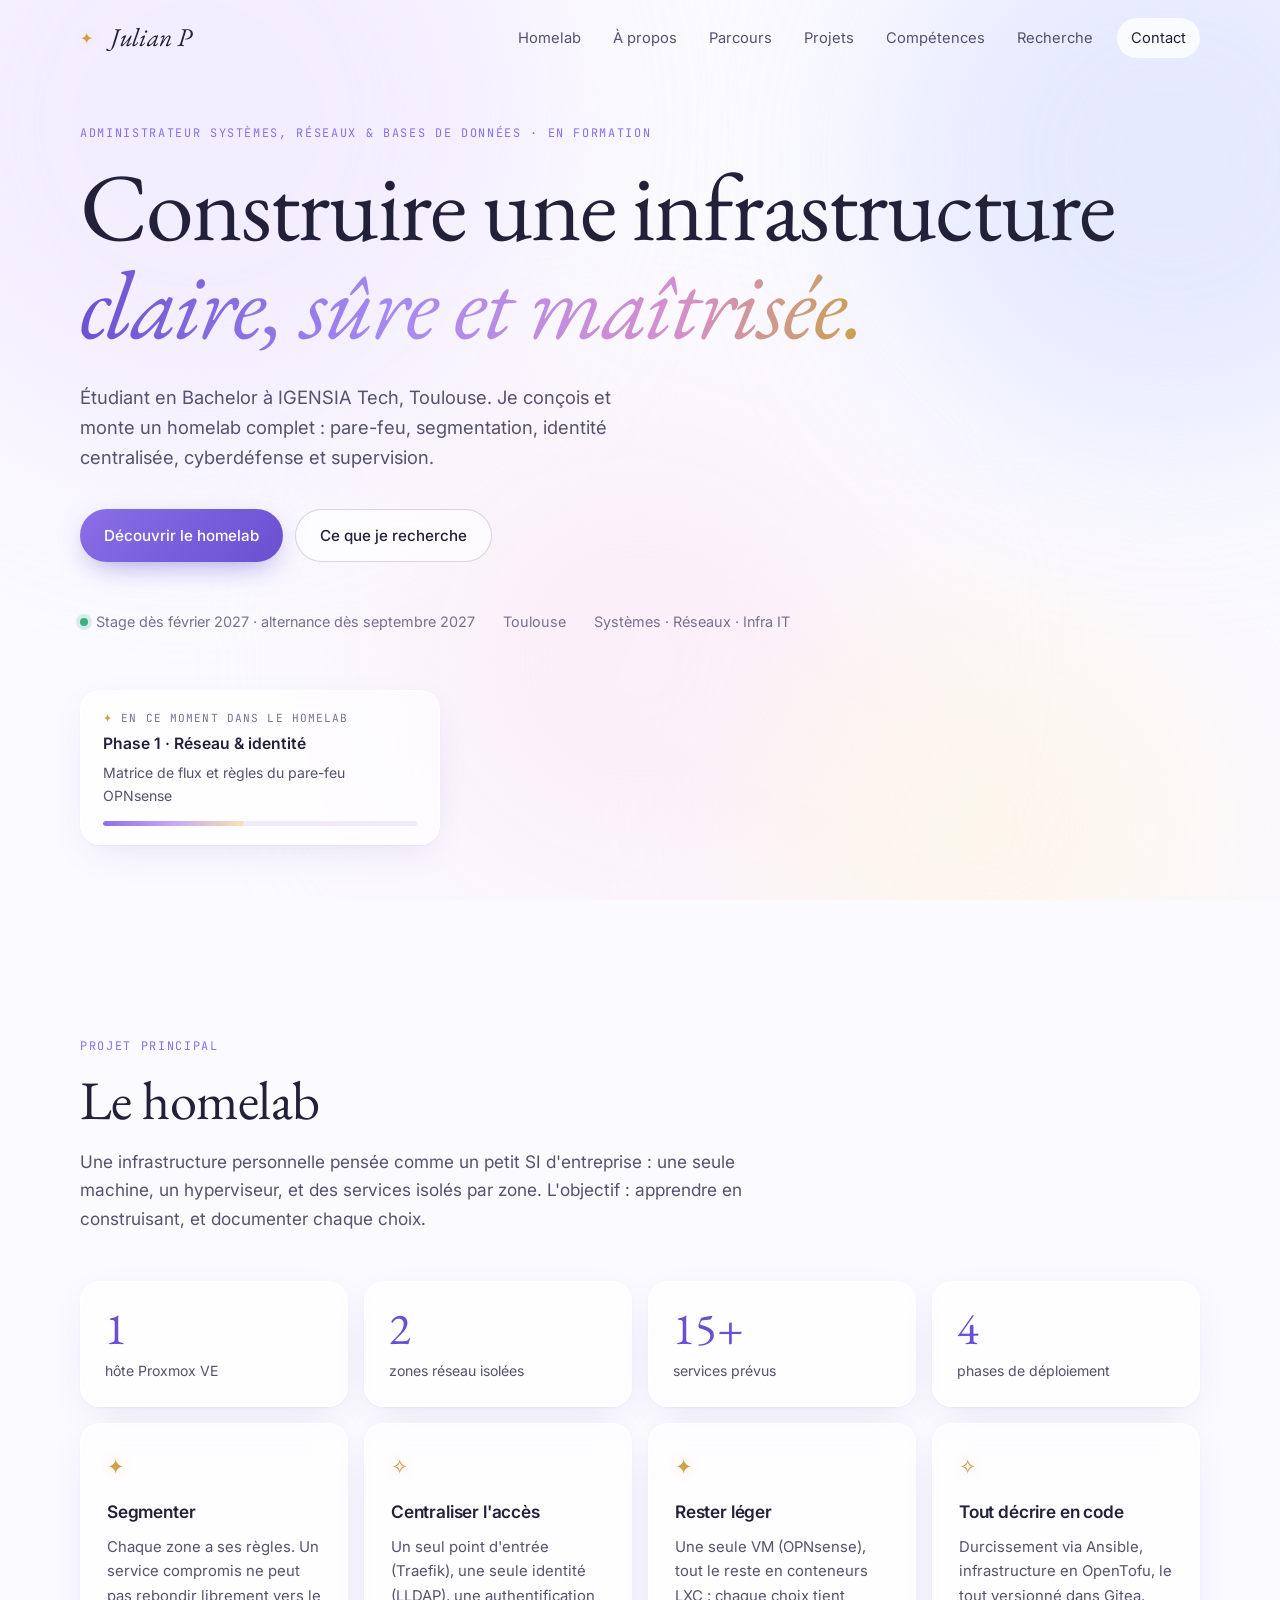
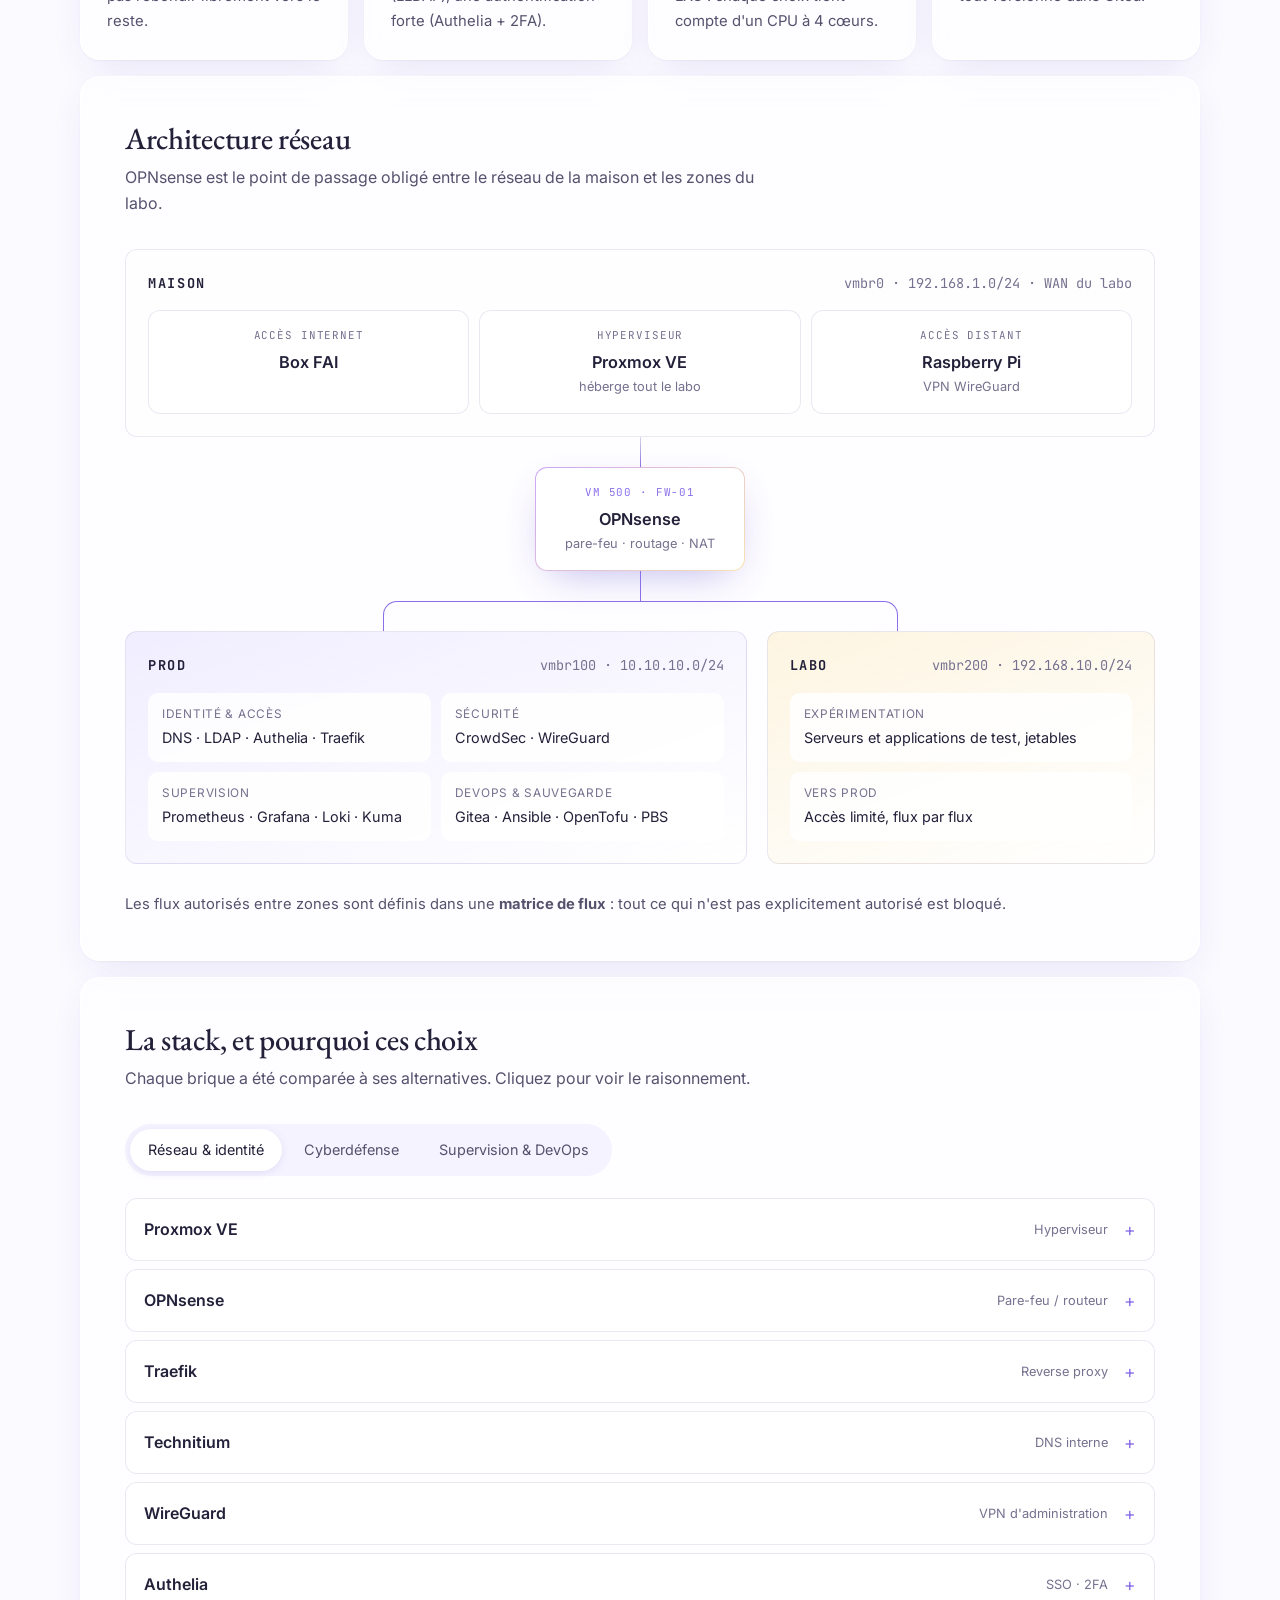
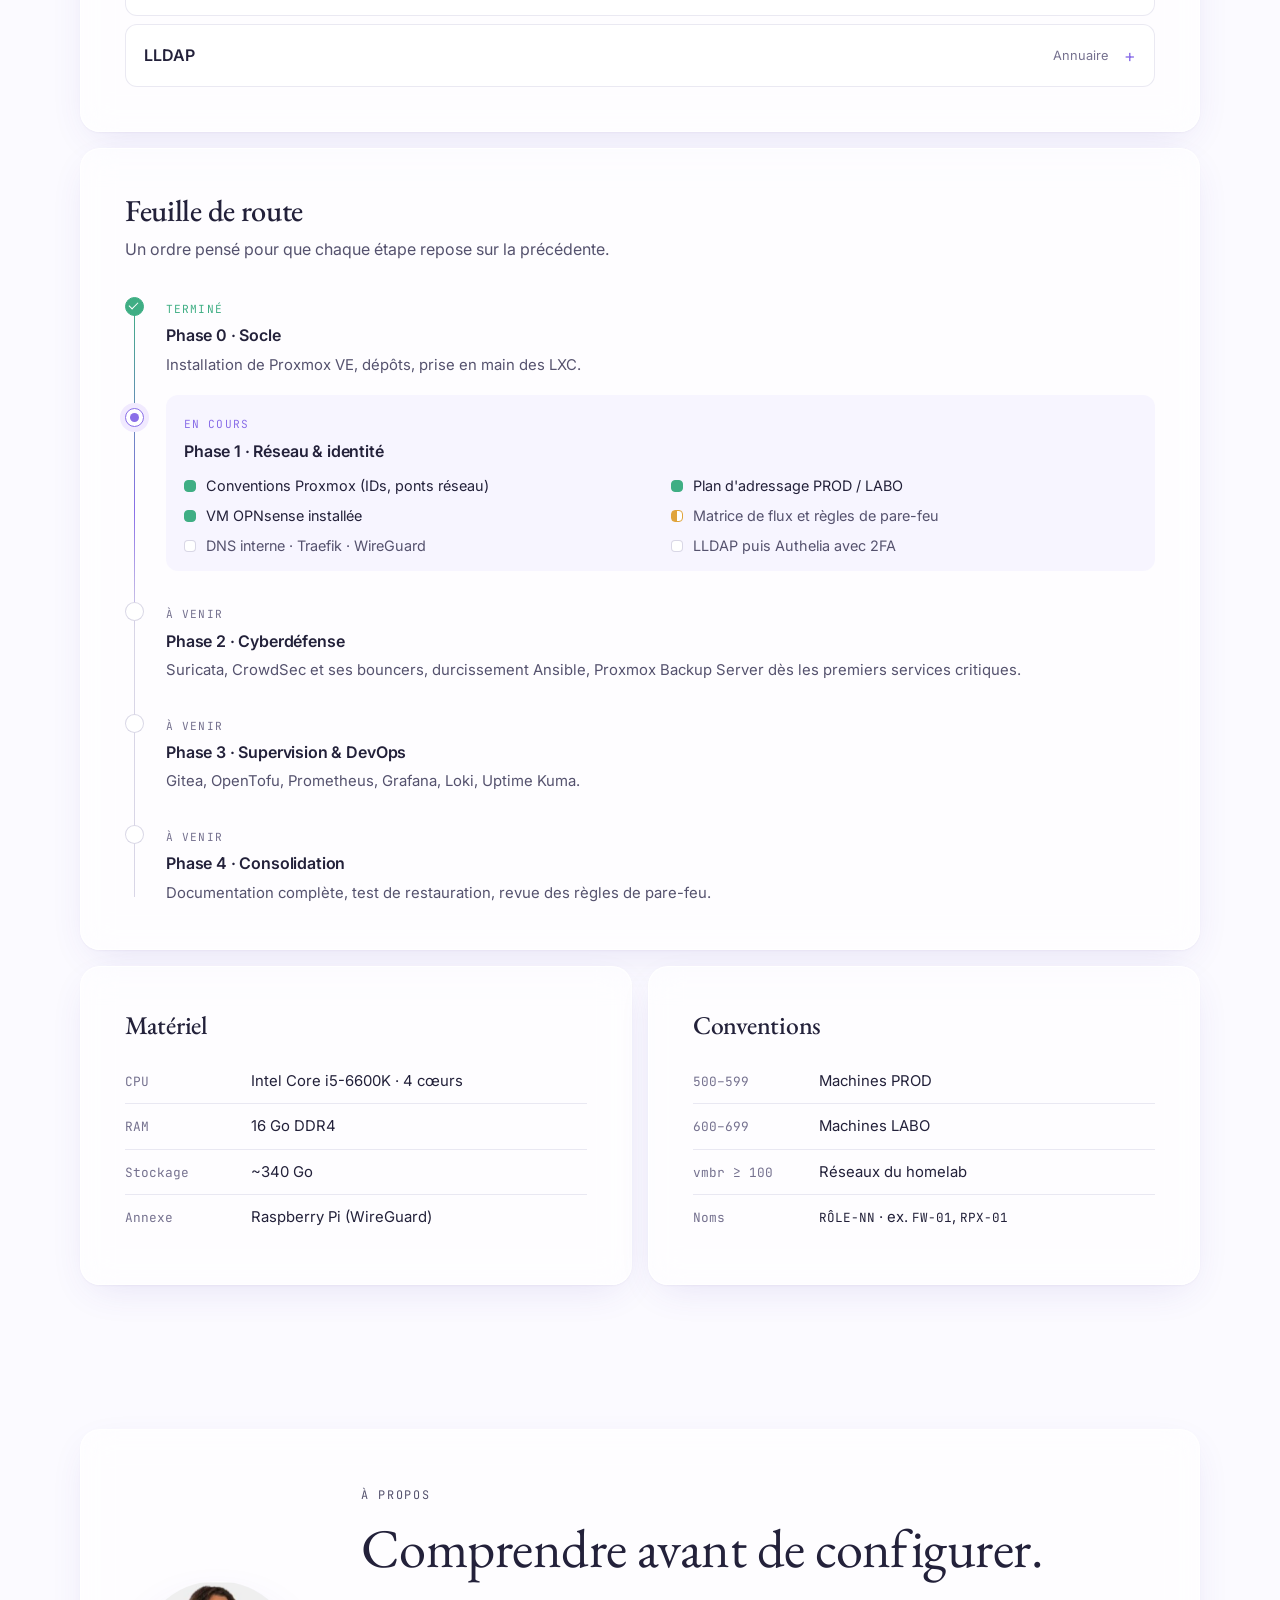
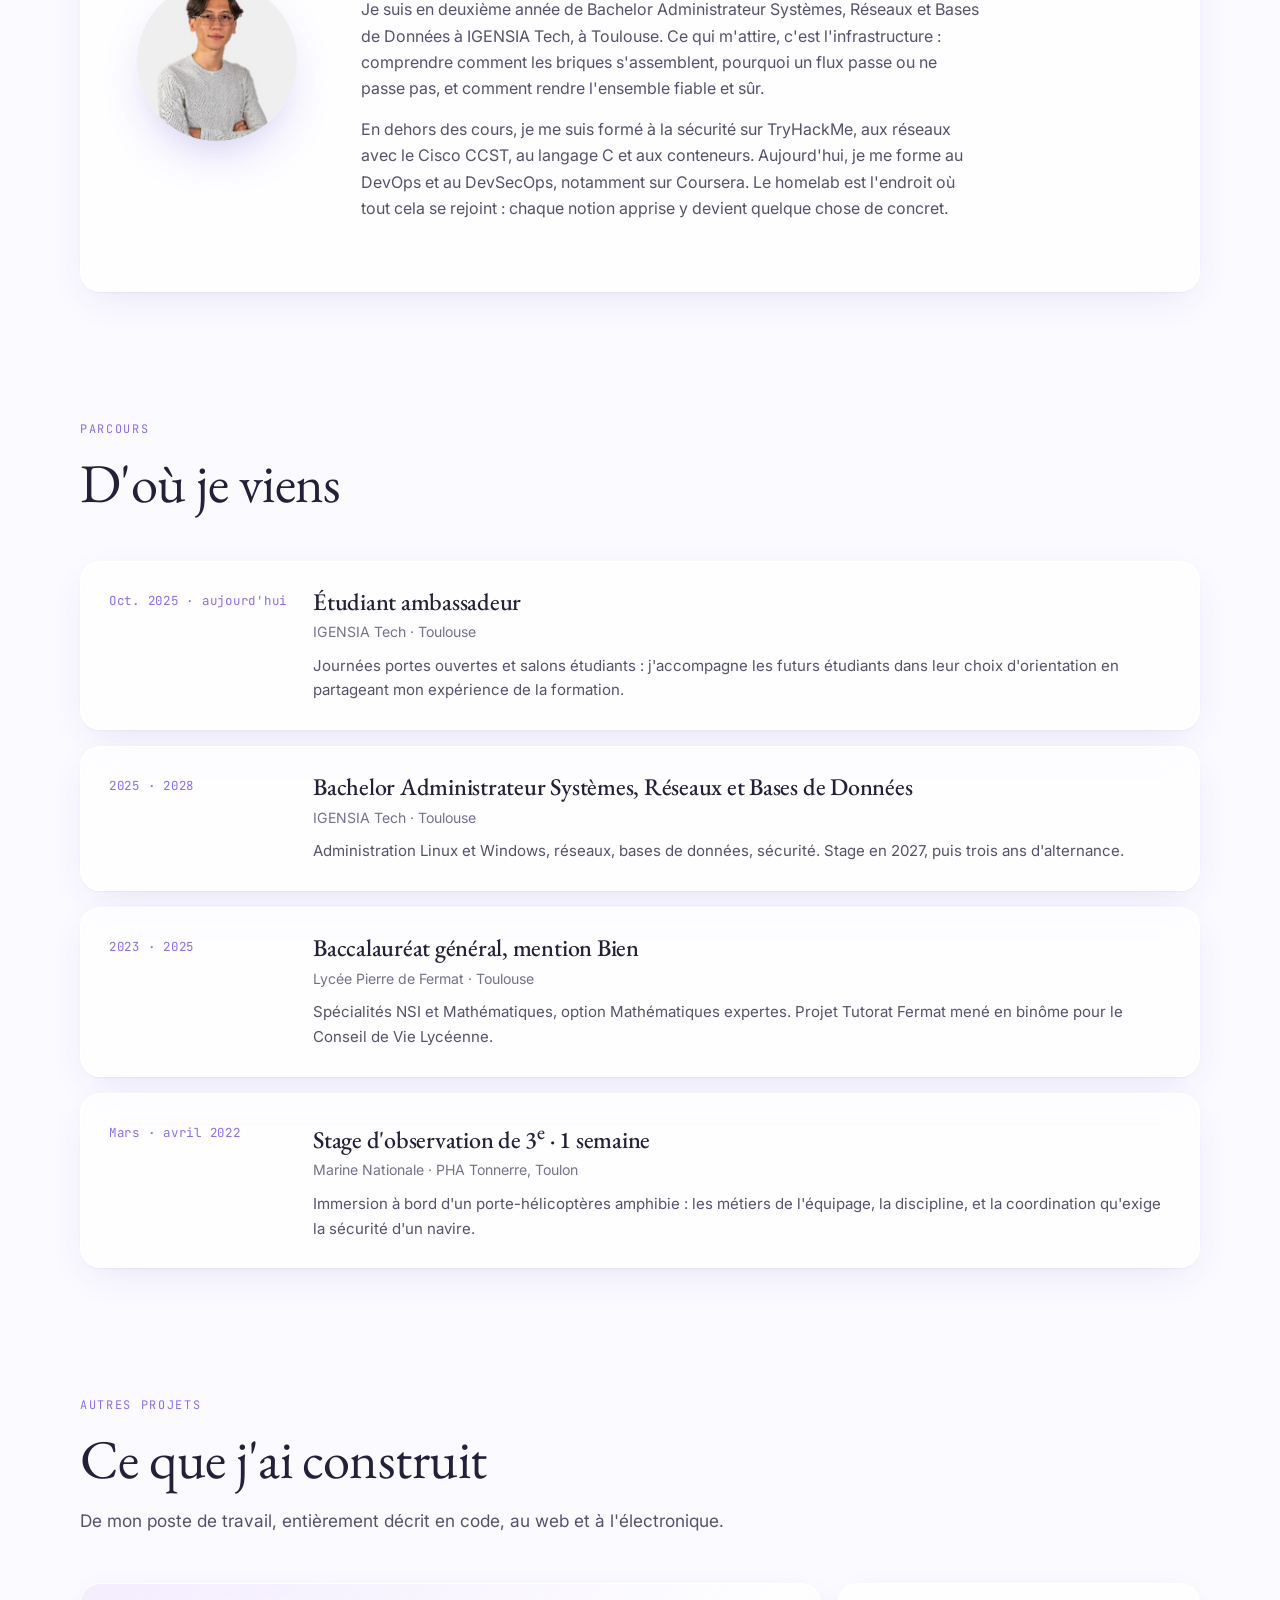
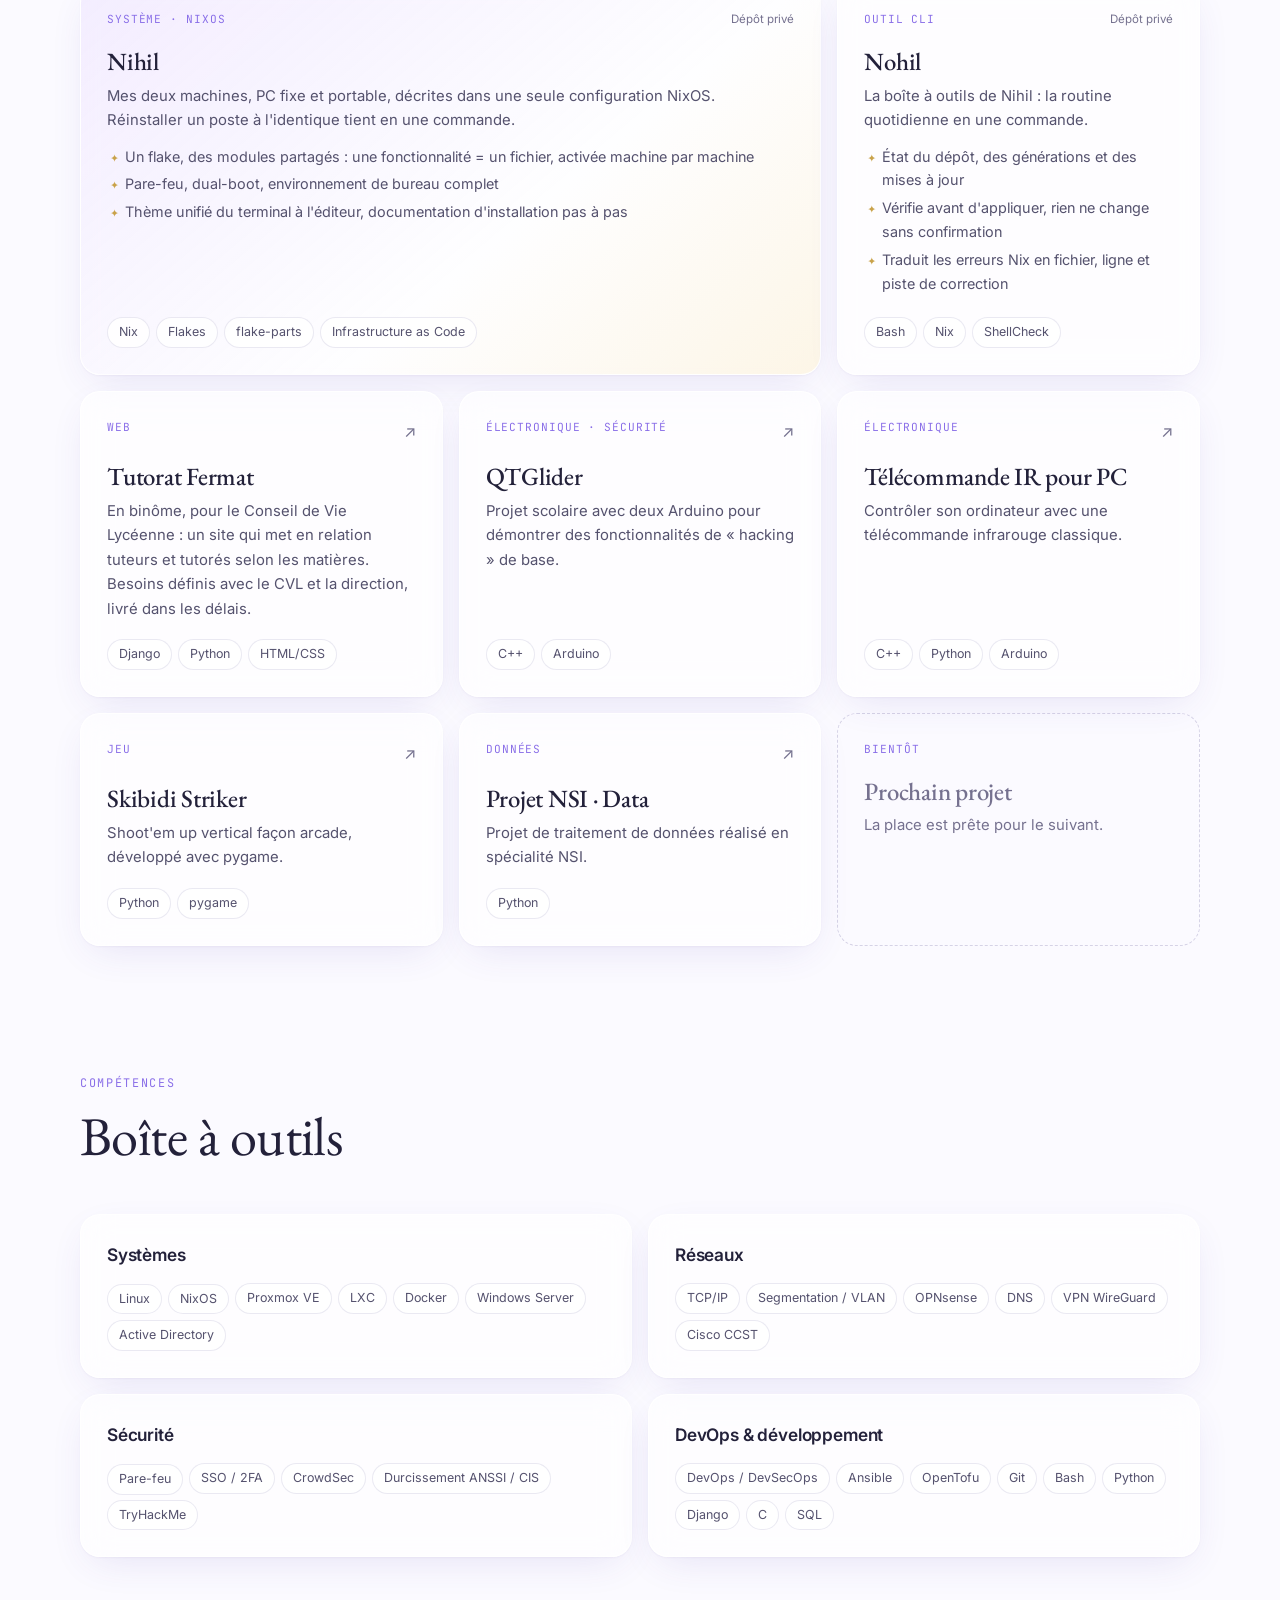
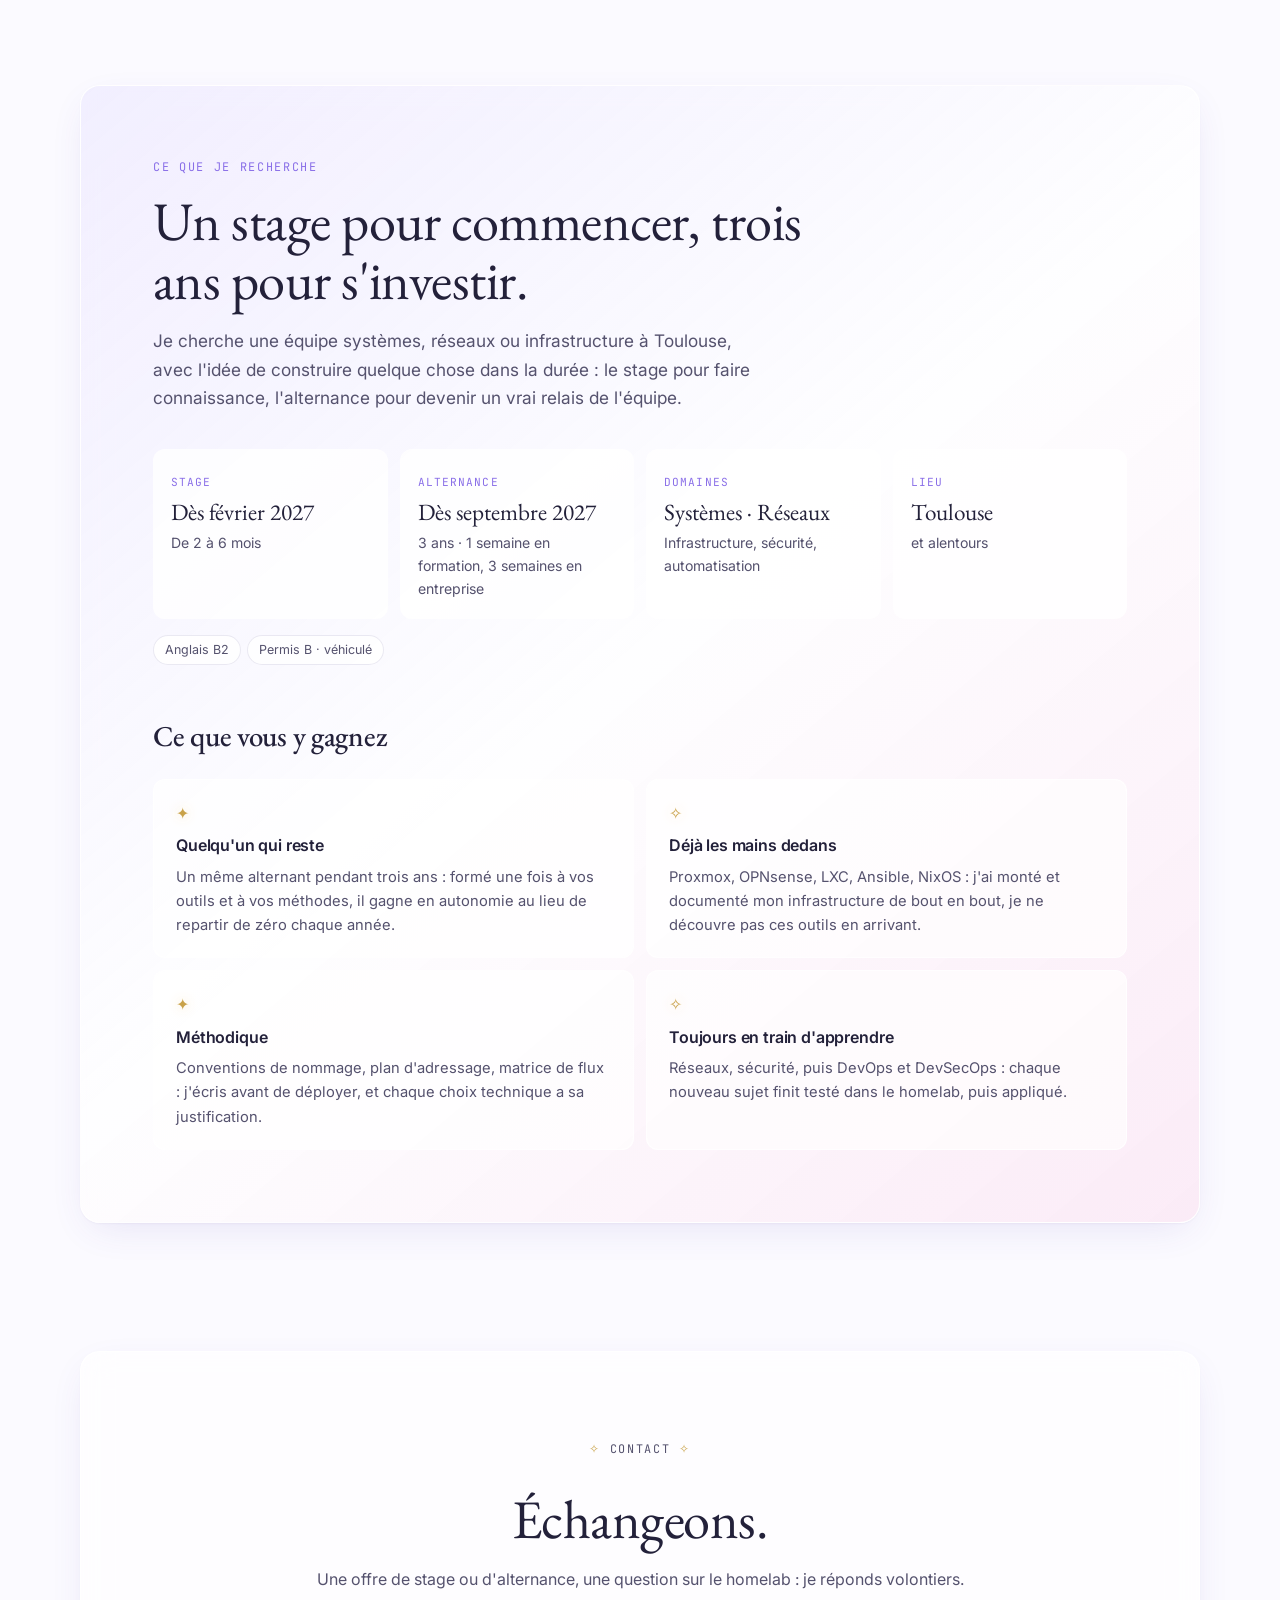
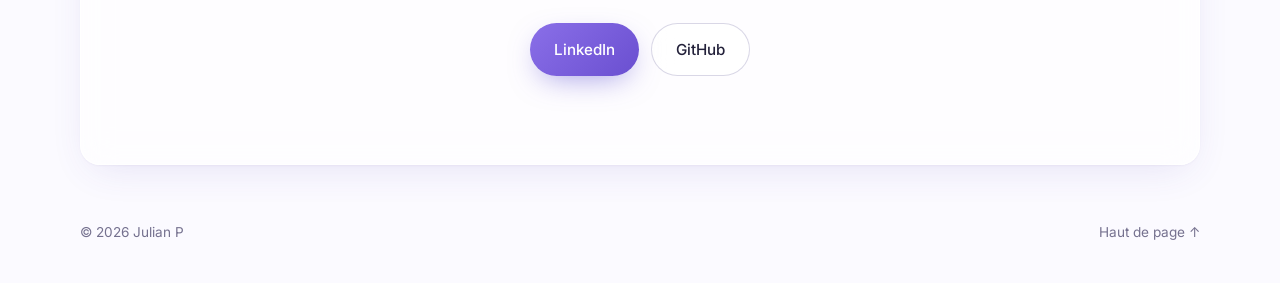
==== index.html @ 5300cd00 "update" ====
<!doctype html>
<html lang="fr">
<head>
  <meta charset="utf-8">
  <meta name="viewport" content="width=device-width, initial-scale=1">
  <title>Julian P · Systèmes & Réseaux</title>
  <meta name="description" content="Portfolio de Julian P, étudiant administrateur systèmes, réseaux et bases de données. Homelab Proxmox / OPNsense, sécurité et supervision.">
  <meta property="og:title" content="Julian P · Systèmes & Réseaux">
  <meta property="og:description" content="Homelab Proxmox / OPNsense, segmentation, SSO, cyberdéfense et supervision.">
  <meta name="theme-color" content="#fbfaff">
  <link rel="icon" href="assets/favicon.svg" type="image/svg+xml">
  <link rel="preconnect" href="https://fonts.googleapis.com">
  <link rel="preconnect" href="https://fonts.gstatic.com" crossorigin>
  <link href="https://fonts.googleapis.com/css2?family=EB+Garamond:ital,wght@0,400;0,500;1,400&family=Inter:wght@300;400;500;600&family=JetBrains+Mono:wght@400;500&display=swap" rel="stylesheet">
  <link rel="stylesheet" href="assets/style.css">
</head>
<body>
  <!-- Fond "vapeur" : halos flous en arrière-plan -->
  <div class="aura" aria-hidden="true">
    <span class="aura__blob aura__blob--1"></span>
    <span class="aura__blob aura__blob--2"></span>
    <span class="aura__blob aura__blob--3"></span>
    <span class="aura__blob aura__blob--4"></span>
  </div>

  <header class="nav" id="top">
    <a class="nav__brand" href="#top"><span class="nav__star" aria-hidden="true">✦</span><span class="nav__sign">Julian P</span></a>
    <button class="nav__toggle" aria-label="Ouvrir le menu" aria-expanded="false" aria-controls="nav-links">
      <span></span><span></span>
    </button>
    <nav class="nav__links" id="nav-links">
      <a href="#homelab">Homelab</a>
      <a href="#about">À propos</a>
      <a href="#path">Parcours</a>
      <a href="#projects">Projets</a>
      <a href="#skills">Compétences</a>
      <a href="#looking">Recherche</a>
      <a class="nav__cta" href="#contact">Contact</a>
    </nav>
  </header>

  <main>
    <!-- ============ HERO ============ -->
    <section class="hero">
      <p class="eyebrow reveal">Administrateur systèmes, réseaux & bases de données · en formation</p>
      <h1 class="hero__title reveal">
        Construire une infrastructure<br>
        <em>claire, sûre et maîtrisée.</em>
      </h1>
      <p class="hero__lead reveal">
        Étudiant en Bachelor à IGENSIA Tech, Toulouse. Je conçois et monte un homelab
        complet : pare-feu, segmentation, identité centralisée, cyberdéfense et supervision.
      </p>
      <div class="hero__actions reveal">
        <a class="btn btn--primary" href="#homelab">Découvrir le homelab</a>
        <a class="btn btn--ghost" href="#looking">Ce que je recherche</a>
      </div>
      <ul class="hero__meta reveal">
        <li><span class="dot dot--live"></span>Stage dès février 2027 · alternance dès septembre 2027</li>
        <li>Toulouse</li>
        <li>Systèmes · Réseaux · Infra IT</li>
      </ul>
      <a class="now reveal" href="#homelab">
        <span class="now__label"><span class="sparkle">✦</span> En ce moment dans le homelab</span>
        <strong>Phase 1 · Réseau & identité</strong>
        <span class="now__task">Matrice de flux et règles du pare-feu OPNsense</span>
        <span class="now__bar" aria-hidden="true"><span style="width: 45%"></span></span>
      </a>
    </section>

    <!-- ============ HOMELAB ============ -->
    <section class="section" id="homelab">
      <div class="section__head reveal">
        <p class="eyebrow">Projet principal</p>
        <h2>Le homelab</h2>
        <p class="section__intro">
          Une infrastructure personnelle pensée comme un petit SI d'entreprise : une seule machine,
          un hyperviseur, et des services isolés par zone. L'objectif : apprendre en construisant,
          et documenter chaque choix.
        </p>
      </div>

      <!-- Chiffres clés -->
      <div class="stats reveal">
        <div class="stat"><span class="stat__value">1</span><span class="stat__label">hôte Proxmox VE</span></div>
        <div class="stat"><span class="stat__value">2</span><span class="stat__label">zones réseau isolées</span></div>
        <div class="stat"><span class="stat__value">15+</span><span class="stat__label">services prévus</span></div>
        <div class="stat"><span class="stat__value">4</span><span class="stat__label">phases de déploiement</span></div>
      </div>

      <!-- Principes -->
      <div class="principles">
        <article class="card reveal">
          <span class="card__icon" aria-hidden="true">✦</span>
          <h3>Segmenter</h3>
          <p>Chaque zone a ses règles. Un service compromis ne peut pas rebondir librement vers le reste.</p>
        </article>
        <article class="card reveal">
          <span class="card__icon" aria-hidden="true">✧</span>
          <h3>Centraliser l'accès</h3>
          <p>Un seul point d'entrée (Traefik), une seule identité (LLDAP), une authentification forte (Authelia + 2FA).</p>
        </article>
        <article class="card reveal">
          <span class="card__icon" aria-hidden="true">✦</span>
          <h3>Rester léger</h3>
          <p>Une seule VM (OPNsense), tout le reste en conteneurs LXC : chaque choix tient compte d'un CPU à 4 cœurs.</p>
        </article>
        <article class="card reveal">
          <span class="card__icon" aria-hidden="true">✧</span>
          <h3>Tout décrire en code</h3>
          <p>Durcissement via Ansible, infrastructure en OpenTofu, le tout versionné dans Gitea.</p>
        </article>
      </div>

      <!-- Architecture -->
      <div class="block reveal">
        <div class="block__head">
          <h3>Architecture réseau</h3>
          <p>OPNsense est le point de passage obligé entre le réseau de la maison et les zones du labo.</p>
        </div>

        <div class="arch">
          <div class="zone zone--home">
            <div class="zone__head">
              <strong>MAISON</strong>
              <code>vmbr0 · 192.168.1.0/24 · WAN du labo</code>
            </div>
            <div class="arch__home">
              <div class="node node--soft">
                <span class="node__tag">Accès Internet</span>
                <strong>Box FAI</strong>
              </div>
              <div class="node node--soft">
                <span class="node__tag">Hyperviseur</span>
                <strong>Proxmox VE</strong>
                <span class="node__sub">héberge tout le labo</span>
              </div>
              <div class="node node--soft">
                <span class="node__tag">Accès distant</span>
                <strong>Raspberry Pi</strong>
                <span class="node__sub">VPN WireGuard</span>
              </div>
            </div>
          </div>
          <div class="arch__link" aria-hidden="true"></div>
          <div class="arch__row">
            <div class="node node--accent">
              <span class="node__tag">VM 500 · FW-01</span>
              <strong>OPNsense</strong>
              <span class="node__sub">pare-feu · routage · NAT</span>
            </div>
          </div>
          <div class="arch__split" aria-hidden="true"><span></span><span></span></div>
          <div class="arch__zones">
            <div class="zone zone--prod">
              <div class="zone__head">
                <strong>PROD</strong>
                <code>vmbr100 · 10.10.10.0/24</code>
              </div>
              <div class="zone__groups">
                <div><span>Identité & accès</span><p>DNS · LDAP · Authelia · Traefik</p></div>
                <div><span>Sécurité</span><p>CrowdSec · WireGuard</p></div>
                <div><span>Supervision</span><p>Prometheus · Grafana · Loki · Kuma</p></div>
                <div><span>DevOps & sauvegarde</span><p>Gitea · Ansible · OpenTofu · PBS</p></div>
              </div>
            </div>
            <div class="zone zone--lab">
              <div class="zone__head">
                <strong>LABO</strong>
                <code>vmbr200 · 192.168.10.0/24</code>
              </div>
              <div class="zone__groups">
                <div><span>Expérimentation</span><p>Serveurs et applications de test, jetables</p></div>
                <div><span>Vers PROD</span><p>Accès limité, flux par flux</p></div>
              </div>
            </div>
          </div>
        </div>

        <p class="note">
          Les flux autorisés entre zones sont définis dans une <strong>matrice de flux</strong> :
          tout ce qui n'est pas explicitement autorisé est bloqué.
        </p>
      </div>

      <!-- Stack -->
      <div class="block reveal">
        <div class="block__head">
          <h3>La stack, et pourquoi ces choix</h3>
          <p>Chaque brique a été comparée à ses alternatives. Cliquez pour voir le raisonnement.</p>
        </div>

        <div class="tabs" role="tablist" aria-label="Domaines de la stack">
          <button role="tab" aria-selected="true" aria-controls="tab-net" id="t-net">Réseau & identité</button>
          <button role="tab" aria-selected="false" aria-controls="tab-sec" id="t-sec" tabindex="-1">Cyberdéfense</button>
          <button role="tab" aria-selected="false" aria-controls="tab-obs" id="t-obs" tabindex="-1">Supervision & DevOps</button>
        </div>

        <div class="tabpanel" role="tabpanel" id="tab-net" aria-labelledby="t-net">
          <details class="tech"><summary><span class="tech__name">Proxmox VE</span><span class="tech__role">Hyperviseur</span></summary>
            <p>Hyperviseur bare-metal gratuit qui gère à la fois VM et LXC. VM là où un noyau isolé est nécessaire, LXC partout ailleurs pour économiser CPU et RAM. <em>Plutôt qu'ESXi</em> (payant, VM seulement) ou Docker seul (pas d'isolation noyau).</p>
          </details>
          <details class="tech"><summary><span class="tech__name">OPNsense</span><span class="tech__role">Pare-feu / routeur</span></summary>
            <p>Basé sur FreeBSD et pf. Il décide qui parle à qui entre les zones. <em>Plutôt que pfSense</em> : gouvernance plus ouverte, interface moderne, mises à jour plus fréquentes.</p>
          </details>
          <details class="tech"><summary><span class="tech__name">Traefik</span><span class="tech__role">Reverse proxy</span></summary>
            <p>Point d'entrée HTTPS unique, termine le TLS et route par nom de domaine. Aucun service n'est joignable sans passer par lui. <em>Plutôt que Nginx ou Caddy</em> : découverte dynamique et middleware forwardAuth indispensable pour Authelia.</p>
          </details>
          <details class="tech"><summary><span class="tech__name">Technitium</span><span class="tech__role">DNS interne</span></summary>
            <p>Noms internes pour chaque service (indispensable au routage Traefik et aux certificats), blocage de domaines, et résolution chiffrée vers l'extérieur.</p>
          </details>
          <details class="tech"><summary><span class="tech__name">WireGuard</span><span class="tech__role">VPN d'administration</span></summary>
            <p>Cryptographie moderne (Curve25519), code minimal donc surface d'attaque réduite. Même à distance, on arrive dans un segment soumis aux règles du pare-feu.</p>
          </details>
          <details class="tech"><summary><span class="tech__name">Authelia</span><span class="tech__role">SSO · 2FA</span></summary>
            <p>Portail d'authentification devant chaque service, TOTP et WebAuthn. <em>Plutôt que Keycloak</em> : un binaire léger, pensé pour accompagner un reverse proxy.</p>
          </details>
          <details class="tech"><summary><span class="tech__name">LLDAP</span><span class="tech__role">Annuaire</span></summary>
            <p>Comptes et groupes centralisés, interrogés par Authelia. <em>Plutôt qu'OpenLDAP</em> : même protocole, mais une administration simple et une empreinte minimale.</p>
          </details>
        </div>

        <div class="tabpanel" role="tabpanel" id="tab-sec" aria-labelledby="t-sec" hidden>
          <details class="tech"><summary><span class="tech__name">CrowdSec</span><span class="tech__role">Détection · blocage</span></summary>
            <p>L'agent analyse les logs de Traefik et OPNsense ; les bouncers appliquent le blocage au niveau HTTP et au niveau réseau. <em>Plutôt que Fail2ban</em> : réputation IP partagée et architecture multi-couches.</p>
          </details>
          <details class="tech"><summary><span class="tech__name">Suricata</span><span class="tech__role">IDS / IPS</span></summary>
            <p>Sur OPNsense : d'abord en mode détection pour comprendre le trafic, puis en blocage.</p>
          </details>
          <details class="tech"><summary><span class="tech__name">Ansible</span><span class="tech__role">Durcissement ANSSI / CIS</span></summary>
            <p>Playbooks idempotents : SSH par clé, mises à jour automatiques, pare-feu local. Le même niveau de sécurité sur chaque hôte, réapplicable à tout moment, testé sur un LXC avant d'être généralisé.</p>
          </details>
          <details class="tech"><summary><span class="tech__name">Proxmox Backup Server</span><span class="tech__role">Sauvegardes</span></summary>
            <p>Sauvegardes incrémentales dédupliquées, avec vérification d'intégrité et vrais tests de restauration. Un snapshot protège d'une erreur, pas d'une panne de disque.</p>
          </details>
        </div>

        <div class="tabpanel" role="tabpanel" id="tab-obs" aria-labelledby="t-obs" hidden>
          <details class="tech"><summary><span class="tech__name">Prometheus + Grafana</span><span class="tech__role">Métriques</span></summary>
            <p>Collecte par scraping via node_exporter, visualisation dans Grafana. Standard de fait, PromQL puissant.</p>
          </details>
          <details class="tech"><summary><span class="tech__name">Loki</span><span class="tech__role">Logs</span></summary>
            <p>Agrégation centralisée, indexée uniquement sur les labels, rétention courte. <em>Plutôt qu'ELK</em> : bien trop gourmand pour ce matériel.</p>
          </details>
          <details class="tech"><summary><span class="tech__name">Uptime Kuma</span><span class="tech__role">Disponibilité</span></summary>
            <p>Vérifie que chaque service répond vraiment (HTTP, certificat, DNS) avec notifications. Complémentaire de Prometheus : un service peut être sain en interne et injoignable.</p>
          </details>
          <details class="tech"><summary><span class="tech__name">Gitea</span><span class="tech__role">Git auto-hébergé</span></summary>
            <p>Versionne playbooks et configurations. <em>Plutôt que GitLab</em> : quelques centaines de Mo de RAM au lieu de plusieurs Go.</p>
          </details>
          <details class="tech"><summary><span class="tech__name">OpenTofu</span><span class="tech__role">Infrastructure as Code</span></summary>
            <p>Décrit VM, LXC et réseaux Proxmox en code. Fork libre (MPL 2.0) de Terraform après son changement de licence.</p>
          </details>
        </div>
      </div>

      <!-- Roadmap -->
      <div class="block reveal">
        <div class="block__head">
          <h3>Feuille de route</h3>
          <p>Un ordre pensé pour que chaque étape repose sur la précédente.</p>
        </div>
        <ol class="roadmap">
          <li class="phase phase--done">
            <div class="phase__marker"></div>
            <div class="phase__body">
              <span class="phase__status">Terminé</span>
              <h4>Phase 0 · Socle</h4>
              <p>Installation de Proxmox VE, dépôts, prise en main des LXC.</p>
            </div>
          </li>
          <li class="phase phase--current">
            <div class="phase__marker"></div>
            <div class="phase__body">
              <span class="phase__status">En cours</span>
              <h4>Phase 1 · Réseau & identité</h4>
              <ul class="checklist">
                <li class="is-done">Conventions Proxmox (IDs, ponts réseau)</li>
                <li class="is-done">Plan d'adressage PROD / LABO</li>
                <li class="is-done">VM OPNsense installée</li>
                <li class="is-doing">Matrice de flux et règles de pare-feu</li>
                <li>DNS interne · Traefik · WireGuard</li>
                <li>LLDAP puis Authelia avec 2FA</li>
              </ul>
            </div>
          </li>
          <li class="phase">
            <div class="phase__marker"></div>
            <div class="phase__body">
              <span class="phase__status">À venir</span>
              <h4>Phase 2 · Cyberdéfense</h4>
              <p>Suricata, CrowdSec et ses bouncers, durcissement Ansible, Proxmox Backup Server dès les premiers services critiques.</p>
            </div>
          </li>
          <li class="phase">
            <div class="phase__marker"></div>
            <div class="phase__body">
              <span class="phase__status">À venir</span>
              <h4>Phase 3 · Supervision & DevOps</h4>
              <p>Gitea, OpenTofu, Prometheus, Grafana, Loki, Uptime Kuma.</p>
            </div>
          </li>
          <li class="phase">
            <div class="phase__marker"></div>
            <div class="phase__body">
              <span class="phase__status">À venir</span>
              <h4>Phase 4 · Consolidation</h4>
              <p>Documentation complète, test de restauration, revue des règles de pare-feu.</p>
            </div>
          </li>
        </ol>
      </div>

      <!-- Matériel & conventions -->
      <div class="duo">
        <div class="block block--compact reveal">
          <h3>Matériel</h3>
          <dl class="specs">
            <div><dt>CPU</dt><dd>Intel Core i5-6600K · 4 cœurs</dd></div>
            <div><dt>RAM</dt><dd>16 Go DDR4</dd></div>
            <div><dt>Stockage</dt><dd>~340 Go</dd></div>
            <div><dt>Annexe</dt><dd>Raspberry Pi (WireGuard)</dd></div>
          </dl>
        </div>
        <div class="block block--compact reveal">
          <h3>Conventions</h3>
          <dl class="specs">
            <div><dt>500–599</dt><dd>Machines PROD</dd></div>
            <div><dt>600–699</dt><dd>Machines LABO</dd></div>
            <div><dt>vmbr ≥ 100</dt><dd>Réseaux du homelab</dd></div>
            <div><dt>Noms</dt><dd><code>RÔLE-NN</code> · ex. <code>FW-01</code>, <code>RPX-01</code></dd></div>
          </dl>
        </div>
      </div>
    </section>

    <!-- ============ À PROPOS ============ -->
    <section class="section" id="about">
      <div class="about reveal">
        <div class="about__portrait">
          <img src="assets/photo.jpg" alt="">
        </div>
        <div class="about__text">
          <p class="eyebrow">À propos</p>
          <h2>Comprendre avant de configurer.</h2>
          <p>
            Je suis en deuxième année de Bachelor Administrateur Systèmes, Réseaux et Bases de Données
            à IGENSIA Tech, à Toulouse. Ce qui m'attire, c'est l'infrastructure : comprendre comment
            les briques s'assemblent, pourquoi un flux passe ou ne passe pas, et comment rendre
            l'ensemble fiable et sûr.
          </p>
          <p>
            En dehors des cours, je me suis formé à la sécurité sur TryHackMe, aux réseaux avec le
            Cisco CCST, au langage C et aux conteneurs. Aujourd'hui, je me forme au DevOps et au
            DevSecOps, notamment sur Coursera. Le homelab est l'endroit où tout cela se rejoint :
            chaque notion apprise y devient quelque chose de concret.
          </p>
        </div>
      </div>
    </section>

    <!-- ============ PARCOURS ============ -->
    <section class="section" id="path">
      <div class="section__head reveal">
        <p class="eyebrow">Parcours</p>
        <h2>D'où je viens</h2>
      </div>
      <ol class="path">
        <li class="path__item reveal">
          <span class="path__date">Oct. 2025 · aujourd'hui</span>
          <div class="path__body">
            <h3>Étudiant ambassadeur</h3>
            <p class="path__where">IGENSIA Tech · Toulouse</p>
            <p>Journées portes ouvertes et salons étudiants : j'accompagne les futurs étudiants dans leur choix d'orientation en partageant mon expérience de la formation.</p>
          </div>
        </li>
        <li class="path__item reveal">
          <span class="path__date">2025 · 2028</span>
          <div class="path__body">
            <h3>Bachelor Administrateur Systèmes, Réseaux et Bases de Données</h3>
            <p class="path__where">IGENSIA Tech · Toulouse</p>
            <p>Administration Linux et Windows, réseaux, bases de données, sécurité. Stage en 2027, puis trois ans d'alternance.</p>
          </div>
        </li>
        <li class="path__item reveal">
          <span class="path__date">2023 · 2025</span>
          <div class="path__body">
            <h3>Baccalauréat général, mention Bien</h3>
            <p class="path__where">Lycée Pierre de Fermat · Toulouse</p>
            <p>Spécialités NSI et Mathématiques, option Mathématiques expertes. Projet Tutorat Fermat mené en binôme pour le Conseil de Vie Lycéenne.</p>
          </div>
        </li>
        <li class="path__item reveal">
          <span class="path__date">Mars · avril 2022</span>
          <div class="path__body">
            <h3>Stage d'observation de 3<sup>e</sup> · 1 semaine</h3>
            <p class="path__where">Marine Nationale · PHA Tonnerre, Toulon</p>
            <p>Immersion à bord d'un porte-hélicoptères amphibie : les métiers de l'équipage, la discipline, et la coordination qu'exige la sécurité d'un navire.</p>
          </div>
        </li>
      </ol>
    </section>

    <!-- ============ PROJETS ============ -->
    <section class="section" id="projects">
      <div class="section__head reveal">
        <p class="eyebrow">Autres projets</p>
        <h2>Ce que j'ai construit</h2>
        <p class="section__intro">De mon poste de travail, entièrement décrit en code, au web et à l'électronique.</p>
      </div>
      <div class="projects">
        <div class="project project--wide reveal">
          <div class="project__top"><span class="project__kind">Système · NixOS</span><span class="project__private">Dépôt privé</span></div>
          <h3>Nihil</h3>
          <p>Mes deux machines, PC fixe et portable, décrites dans une seule configuration NixOS. Réinstaller un poste à l'identique tient en une commande.</p>
          <ul class="project__points">
            <li>Un flake, des modules partagés : une fonctionnalité = un fichier, activée machine par machine</li>
            <li>Pare-feu, dual-boot, environnement de bureau complet</li>
            <li>Thème unifié du terminal à l'éditeur, documentation d'installation pas à pas</li>
          </ul>
          <ul class="tags"><li>Nix</li><li>Flakes</li><li>flake-parts</li><li>Infrastructure as Code</li></ul>
        </div>
        <div class="project reveal">
          <div class="project__top"><span class="project__kind">Outil CLI</span><span class="project__private">Dépôt privé</span></div>
          <h3>Nohil</h3>
          <p>La boîte à outils de Nihil : la routine quotidienne en une commande.</p>
          <ul class="project__points">
            <li>État du dépôt, des générations et des mises à jour</li>
            <li>Vérifie avant d'appliquer, rien ne change sans confirmation</li>
            <li>Traduit les erreurs Nix en fichier, ligne et piste de correction</li>
          </ul>
          <ul class="tags"><li>Bash</li><li>Nix</li><li>ShellCheck</li></ul>
        </div>
        <a class="project reveal" href="https://github.com/jln83/tutorat-fermat" target="_blank" rel="noopener">
          <div class="project__top"><span class="project__kind">Web</span><span class="project__arrow">↗</span></div>
          <h3>Tutorat Fermat</h3>
          <p>En binôme, pour le Conseil de Vie Lycéenne : un site qui met en relation tuteurs et tutorés selon les matières. Besoins définis avec le CVL et la direction, livré dans les délais.</p>
          <ul class="tags"><li>Django</li><li>Python</li><li>HTML/CSS</li></ul>
        </a>
        <a class="project reveal" href="https://github.com/jln83/QTGlider" target="_blank" rel="noopener">
          <div class="project__top"><span class="project__kind">Électronique · Sécurité</span><span class="project__arrow">↗</span></div>
          <h3>QTGlider</h3>
          <p>Projet scolaire avec deux Arduino pour démontrer des fonctionnalités de « hacking » de base.</p>
          <ul class="tags"><li>C++</li><li>Arduino</li></ul>
        </a>
        <a class="project reveal" href="https://github.com/jln83/Infrared-Remote_Control-Computer" target="_blank" rel="noopener">
          <div class="project__top"><span class="project__kind">Électronique</span><span class="project__arrow">↗</span></div>
          <h3>Télécommande IR pour PC</h3>
          <p>Contrôler son ordinateur avec une télécommande infrarouge classique.</p>
          <ul class="tags"><li>C++</li><li>Python</li><li>Arduino</li></ul>
        </a>
        <a class="project reveal" href="https://github.com/jln83/2025-Skibidi-Striker" target="_blank" rel="noopener">
          <div class="project__top"><span class="project__kind">Jeu</span><span class="project__arrow">↗</span></div>
          <h3>Skibidi Striker</h3>
          <p>Shoot'em up vertical façon arcade, développé avec pygame.</p>
          <ul class="tags"><li>Python</li><li>pygame</li></ul>
        </a>
        <a class="project reveal" href="https://github.com/jln83/ProjetNSI-DATA" target="_blank" rel="noopener">
          <div class="project__top"><span class="project__kind">Données</span><span class="project__arrow">↗</span></div>
          <h3>Projet NSI · Data</h3>
          <p>Projet de traitement de données réalisé en spécialité NSI.</p>
          <ul class="tags"><li>Python</li></ul>
        </a>
        <div class="project project--placeholder reveal">
          <div class="project__top"><span class="project__kind">Bientôt</span></div>
          <h3>Prochain projet</h3>
          <p>La place est prête pour le suivant.</p>
        </div>
      </div>
    </section>

    <!-- ============ COMPÉTENCES ============ -->
    <section class="section" id="skills">
      <div class="section__head reveal">
        <p class="eyebrow">Compétences</p>
        <h2>Boîte à outils</h2>
      </div>
      <div class="skills">
        <div class="skill reveal">
          <h3>Systèmes</h3>
          <ul class="tags"><li>Linux</li><li>NixOS</li><li>Proxmox VE</li><li>LXC</li><li>Docker</li><li>Windows Server</li><li>Active Directory</li></ul>
        </div>
        <div class="skill reveal">
          <h3>Réseaux</h3>
          <ul class="tags"><li>TCP/IP</li><li>Segmentation / VLAN</li><li>OPNsense</li><li>DNS</li><li>VPN WireGuard</li><li>Cisco CCST</li></ul>
        </div>
        <div class="skill reveal">
          <h3>Sécurité</h3>
          <ul class="tags"><li>Pare-feu</li><li>SSO / 2FA</li><li>CrowdSec</li><li>Durcissement ANSSI / CIS</li><li>TryHackMe</li></ul>
        </div>
        <div class="skill reveal">
          <h3>DevOps & développement</h3>
          <ul class="tags"><li>DevOps / DevSecOps</li><li>Ansible</li><li>OpenTofu</li><li>Git</li><li>Bash</li><li>Python</li><li>Django</li><li>C</li><li>SQL</li></ul>
        </div>
      </div>
    </section>

    <!-- ============ RECHERCHE ============ -->
    <section class="section" id="looking">
      <div class="looking reveal">
        <p class="eyebrow">Ce que je recherche</p>
        <h2>Un stage pour commencer, trois ans pour s'investir.</h2>
        <p class="looking__lead">
          Je cherche une équipe systèmes, réseaux ou infrastructure à Toulouse, avec l'idée de
          construire quelque chose dans la durée : le stage pour faire connaissance, l'alternance
          pour devenir un vrai relais de l'équipe.
        </p>

        <div class="looking__grid">
          <div class="offer">
            <span>Stage</span>
            <p class="offer__when">Dès février 2027</p>
            <p>De 2 à 6 mois</p>
          </div>
          <div class="offer">
            <span>Alternance</span>
            <p class="offer__when">Dès septembre 2027</p>
            <p>3 ans · 1 semaine en formation, 3 semaines en entreprise</p>
          </div>
          <div class="offer">
            <span>Domaines</span>
            <p class="offer__when">Systèmes · Réseaux</p>
            <p>Infrastructure, sécurité, automatisation</p>
          </div>
          <div class="offer">
            <span>Lieu</span>
            <p class="offer__when">Toulouse</p>
            <p>et alentours</p>
          </div>
        </div>

        <ul class="tags looking__extras"><li>Anglais B2</li><li>Permis B · véhiculé</li></ul>

        <h3 class="looking__sub">Ce que vous y gagnez</h3>
        <div class="assets">
          <div>
            <span class="assets__icon" aria-hidden="true">✦</span>
            <h4>Quelqu'un qui reste</h4>
            <p>Un même alternant pendant trois ans : formé une fois à vos outils et à vos méthodes, il gagne en autonomie au lieu de repartir de zéro chaque année.</p>
          </div>
          <div>
            <span class="assets__icon" aria-hidden="true">✧</span>
            <h4>Déjà les mains dedans</h4>
            <p>Proxmox, OPNsense, LXC, Ansible, NixOS : j'ai monté et documenté mon infrastructure de bout en bout, je ne découvre pas ces outils en arrivant.</p>
          </div>
          <div>
            <span class="assets__icon" aria-hidden="true">✦</span>
            <h4>Méthodique</h4>
            <p>Conventions de nommage, plan d'adressage, matrice de flux : j'écris avant de déployer, et chaque choix technique a sa justification.</p>
          </div>
          <div>
            <span class="assets__icon" aria-hidden="true">✧</span>
            <h4>Toujours en train d'apprendre</h4>
            <p>Réseaux, sécurité, puis DevOps et DevSecOps : chaque nouveau sujet finit testé dans le homelab, puis appliqué.</p>
          </div>
        </div>
      </div>
    </section>

    <!-- ============ CONTACT ============ -->
    <section class="section" id="contact">
      <div class="contact reveal">
        <p class="eyebrow"><span class="sparkle">✧</span> Contact <span class="sparkle">✧</span></p>
        <h2>Échangeons.</h2>
        <p>Une offre de stage ou d'alternance, une question sur le homelab : je réponds volontiers.</p>
        <div class="contact__links">
          <a class="btn btn--primary" href="https://www.linkedin.com/in/julianpiton/" target="_blank" rel="noopener">LinkedIn</a>
          <a class="btn btn--ghost" href="https://github.com/jln83" target="_blank" rel="noopener">GitHub</a>
        </div>
      </div>
    </section>
  </main>

  <footer class="footer">
    <p>© <span id="year">2026</span> Julian P</p>
    <a href="#top">Haut de page ↑</a>
  </footer>

  <script src="assets/main.js"></script>
</body>
</html>
---- assets/style.css ----
/* ==========================================================
   Portfolio · Julian P
   DA : blanc, vaporeux, lumineux. Couleurs dans :root.
   ========================================================== */

:root {
  --bg: #fbfaff;
  --surface: rgba(255, 255, 255, 0.62);
  --surface-solid: #ffffff;
  --line: rgba(110, 100, 160, 0.14);
  --line-strong: rgba(110, 100, 160, 0.26);

  --ink: #23213a;
  --ink-soft: #55526e;
  --ink-mute: #75718f;

  /* Palette "angel" (dérivée de Catppuccin : mauve, lavande, rose, halo doré) */
  --mauve: #cba6f7;
  --lavender: #b4befe;
  --pink: #f5c2e7;
  --halo: #f9e2af;
  --halo-deep: #c9a24a;

  --accent: #8a6fe8;        /* mauve assombri pour rester lisible sur blanc */
  --accent-deep: #6a4fd0;
  --accent-wash: #f1eaff;
  --sky: #dfe4ff;
  --blush: #fbe6f4;
  --mint: #fdf3dc;
  --ok: #3fae84;
  --doing: #e0a43c;

  --radius: 20px;
  --radius-sm: 12px;
  --shadow: 0 1px 2px rgba(40, 30, 90, 0.04), 0 12px 40px -12px rgba(80, 60, 180, 0.14);
  --shadow-hover: 0 1px 2px rgba(40, 30, 90, 0.05), 0 22px 60px -16px rgba(80, 60, 180, 0.24);

  --serif: "EB Garamond", "Times New Roman", serif;
  --sans: "Inter", system-ui, -apple-system, "Segoe UI", sans-serif;
  --mono: "JetBrains Mono", ui-monospace, monospace;

  --max: 1120px;
  --gutter: clamp(16px, 4vw, 40px);
}

*, *::before, *::after { box-sizing: border-box; }

html { scroll-behavior: smooth; scroll-padding-top: 88px; }

body {
  margin: 0;
  background: var(--bg);
  color: var(--ink);
  font-family: var(--sans);
  font-size: 16px;
  line-height: 1.65;
  -webkit-font-smoothing: antialiased;
  overflow-x: hidden;
}

a { color: inherit; text-decoration: none; }
code { font-family: var(--mono); font-size: 0.85em; }
::selection { background: var(--accent-wash); color: var(--accent-deep); }

:focus-visible {
  outline: 2px solid var(--accent);
  outline-offset: 3px;
  border-radius: 6px;
}

/* ---------- Fond vaporeux ---------- */
.aura {
  position: fixed;
  inset: 0;
  z-index: -1;
  overflow: hidden;
  pointer-events: none;
}
.aura__blob {
  position: absolute;
  border-radius: 50%;
  filter: blur(90px);
  opacity: 0.75;
  animation: drift 28s ease-in-out infinite alternate;
}
.aura__blob--1 { width: 55vw; height: 55vw; top: -18vw; left: -12vw; background: var(--accent-wash); }
.aura__blob--2 { width: 45vw; height: 45vw; top: -10vw; right: -14vw; background: var(--sky); animation-delay: -7s; }
.aura__blob--3 { width: 40vw; height: 40vw; top: 45vh; left: 30vw; background: var(--blush); opacity: 0.5; animation-delay: -14s; }
.aura__blob--4 { width: 35vw; height: 35vw; bottom: -12vw; right: 5vw; background: var(--mint); opacity: 0.5; animation-delay: -21s; }

@keyframes drift {
  0%   { transform: translate(0, 0) scale(1); }
  50%  { transform: translate(4vw, 3vh) scale(1.08); }
  100% { transform: translate(-3vw, 6vh) scale(0.95); }
}

/* ---------- Navigation ---------- */
.nav {
  position: sticky;
  top: 0;
  z-index: 10;
  display: flex;
  align-items: center;
  justify-content: space-between;
  gap: 24px;
  max-width: calc(var(--max) + 2 * var(--gutter));
  margin: 0 auto;
  padding: 18px var(--gutter);
  transition: background 0.3s, box-shadow 0.3s;
}
.nav.is-scrolled {
  background: rgba(251, 250, 255, 0.72);
  backdrop-filter: blur(18px) saturate(1.4);
  -webkit-backdrop-filter: blur(18px) saturate(1.4);
  box-shadow: 0 1px 0 var(--line);
  max-width: none;
}
.nav__brand { display: inline-flex; align-items: center; gap: 18px; }
.nav__star { color: var(--halo-deep); font-size: 1rem; text-shadow: 0 0 12px rgba(249, 226, 175, 0.9); }
.nav__sign {
  font-family: var(--serif);
  font-style: italic;
  font-size: 1.6rem; line-height: 1; color: var(--ink);
  letter-spacing: 0.005em;
}
.nav__links { display: flex; align-items: center; gap: 4px; }
.nav__links a {
  padding: 8px 14px;
  border-radius: 999px;
  font-size: 0.92rem;
  color: var(--ink-soft);
  transition: color 0.2s, background 0.2s;
}
.nav__links a:hover, .nav__links a.is-active { color: var(--ink); background: rgba(255, 255, 255, 0.8); }
.nav__links .nav__cta { color: var(--accent-deep); background: var(--accent-wash); margin-left: 6px; }
.nav__links .nav__cta:hover { background: #e4dfff; }

.nav__toggle {
  display: none;
  width: 42px; height: 42px;
  border: 1px solid var(--line);
  border-radius: 12px;
  background: var(--surface);
  cursor: pointer;
  position: relative;
}
.nav__toggle span {
  position: absolute; left: 12px; right: 12px; height: 1.5px;
  background: var(--ink); border-radius: 2px;
  transition: transform 0.25s;
}
.nav__toggle span:first-child { top: 16px; }
.nav__toggle span:last-child { top: 24px; }
.nav__toggle[aria-expanded="true"] span:first-child { transform: translateY(4px) rotate(45deg); }
.nav__toggle[aria-expanded="true"] span:last-child { transform: translateY(-4px) rotate(-45deg); }

/* ---------- Mise en page ---------- */
main { max-width: calc(var(--max) + 2 * var(--gutter)); margin: 0 auto; padding: 0 var(--gutter); }

.section { padding: clamp(72px, 10vw, 128px) 0 0; }
.section__head { max-width: 680px; margin-bottom: 48px; }
.section__intro { color: var(--ink-soft); font-size: 1.08rem; margin: 0; }

h1, h2, h3, h4 { margin: 0; font-weight: 500; letter-spacing: -0.01em; }
h2 {
  font-family: var(--serif);
  font-size: clamp(2.3rem, 5vw, 3.4rem);
  font-weight: 400;
  line-height: 1.08;
  margin-bottom: 18px;
}
h3 { font-size: 1.08rem; font-weight: 600; }
h4 { font-size: 1rem; font-weight: 600; }

.eyebrow {
  margin: 0 0 14px;
  font-family: var(--mono);
  font-size: 0.74rem;
  letter-spacing: 0.14em;
  text-transform: uppercase;
  color: var(--accent);
}
.muted { color: var(--ink-mute); }

/* ---------- Hero ---------- */
.hero {
  min-height: calc(100vh - 80px);
  min-height: calc(100svh - 80px);
  display: flex;
  flex-direction: column;
  justify-content: center;
  padding: 48px 0 64px;
}
.hero__title {
  font-family: var(--serif);
  font-size: clamp(2.8rem, 8vw, 6rem);
  line-height: 1.02;
  font-weight: 400;
  letter-spacing: -0.02em;
  margin-bottom: 28px;
}
.hero__title em {
  font-style: italic;
  background: linear-gradient(100deg, var(--accent-deep), #a68af2 40%, #d58fcf 75%, var(--halo-deep));
  -webkit-background-clip: text;
  background-clip: text;
  color: transparent;
}
.hero__lead { max-width: 560px; font-size: 1.15rem; color: var(--ink-soft); margin: 0 0 36px; }
.hero__actions { display: flex; flex-wrap: wrap; gap: 12px; margin-bottom: 48px; }
.hero__meta {
  display: flex; flex-wrap: wrap; gap: 10px 28px;
  list-style: none; padding: 0; margin: 0;
  font-size: 0.9rem; color: var(--ink-mute);
}
.hero__meta li { display: flex; align-items: center; gap: 8px; }

.dot { width: 8px; height: 8px; border-radius: 50%; display: inline-block; }
.dot--live { background: var(--ok); box-shadow: 0 0 0 4px rgba(63, 174, 132, 0.18); animation: pulse 2.4s infinite; }
@keyframes pulse { 50% { box-shadow: 0 0 0 7px rgba(63, 174, 132, 0.05); } }

/* Encart "en ce moment" sous le hero */
.now {
  display: flex; flex-direction: column; gap: 4px;
  width: min(100%, 360px); margin-top: 56px; padding: 18px 22px;
  background: var(--surface); border: 1px solid rgba(255, 255, 255, 0.9);
  border-radius: var(--radius); box-shadow: var(--shadow);
  backdrop-filter: blur(16px); -webkit-backdrop-filter: blur(16px);
  transition: transform 0.25s, box-shadow 0.25s;
}
.now:hover { transform: translateY(-3px); box-shadow: var(--shadow-hover); }
.now__label { font-family: var(--mono); font-size: 0.7rem; letter-spacing: 0.1em; text-transform: uppercase; color: var(--ink-mute); }
.now strong { font-weight: 600; font-size: 0.98rem; }
.now__task { font-size: 0.88rem; color: var(--ink-soft); }
.now__bar { margin-top: 10px; height: 5px; border-radius: 999px; background: var(--accent-wash); overflow: hidden; }
.now__bar span { display: block; height: 100%; border-radius: inherit; background: linear-gradient(90deg, var(--accent), var(--mauve), var(--halo)); }
.sparkle { color: var(--halo-deep); }

/* ---------- Boutons ---------- */
.btn {
  display: inline-flex; align-items: center; justify-content: center;
  padding: 13px 24px;
  border-radius: 999px;
  font-size: 0.95rem; font-weight: 500;
  transition: transform 0.2s, box-shadow 0.2s, background 0.2s;
}
.btn:hover { transform: translateY(-2px); }
.btn--primary {
  color: #fff;
  background: linear-gradient(135deg, var(--accent), var(--accent-deep));
  box-shadow: 0 10px 30px -10px rgba(91, 75, 209, 0.6);
}
.btn--primary:hover { box-shadow: 0 16px 36px -12px rgba(91, 75, 209, 0.7); }
.btn--ghost { background: var(--surface); border: 1px solid var(--line-strong); backdrop-filter: blur(10px); }
.btn--ghost:hover { background: #fff; }

/* ---------- Surfaces ---------- */
.card, .block, .stat, .project, .skill, .looking, .contact, .about {
  background: var(--surface);
  border: 1px solid rgba(255, 255, 255, 0.9);
  box-shadow: var(--shadow);
  backdrop-filter: blur(16px);
  -webkit-backdrop-filter: blur(16px);
  border-radius: var(--radius);
}

/* ---------- Homelab ---------- */
.stats {
  display: grid;
  grid-template-columns: repeat(4, 1fr);
  gap: 16px;
  margin-bottom: 16px;
}
.stat { padding: 24px; display: flex; flex-direction: column; }
.stat__value { font-family: var(--serif); font-size: 2.8rem; line-height: 1; color: var(--accent-deep); }
.stat__label { margin-top: 8px; font-size: 0.88rem; color: var(--ink-soft); }

.principles { display: grid; grid-template-columns: repeat(4, 1fr); gap: 16px; margin-bottom: 16px; }
.card { padding: 26px; }
.card__icon { display: block; font-size: 1.3rem; color: var(--halo-deep); margin-bottom: 14px; text-shadow: 0 0 12px rgba(249, 226, 175, 0.9); }
.card h3 { margin-bottom: 8px; }
.card p { margin: 0; font-size: 0.93rem; color: var(--ink-soft); }

.block { padding: clamp(24px, 4vw, 44px); margin-bottom: 16px; }
.block__head { margin-bottom: 32px; max-width: 640px; }
.block__head h3 { font-family: var(--serif); font-size: 1.9rem; font-weight: 500; line-height: 1.15; margin-bottom: 8px; }
.block__head p { margin: 0; color: var(--ink-soft); }
.note { margin: 28px 0 0; font-size: 0.92rem; color: var(--ink-soft); }

/* Architecture */
.arch { display: flex; flex-direction: column; align-items: center; }
.arch__row { display: flex; justify-content: center; gap: 20px; position: relative; width: 100%; }
.arch__link { width: 1px; height: 30px; background: linear-gradient(var(--line-strong), var(--accent)); }
.arch__split {
  width: 50%; height: 30px; position: relative;
  border: 1px solid var(--accent); border-bottom: 0; border-radius: 14px 14px 0 0;
  margin-top: 30px;
}
.arch__split::before {
  content: ""; position: absolute; left: 50%; top: -31px; width: 1px; height: 30px; background: var(--accent);
}
.node {
  display: flex; flex-direction: column; align-items: center; text-align: center;
  padding: 16px 26px; min-width: 210px;
  background: var(--surface-solid);
  border: 1px solid var(--line);
  border-radius: var(--radius-sm);
}
.node strong { font-size: 1.02rem; font-weight: 600; }
.node code, .node__sub { font-size: 0.8rem; color: var(--ink-mute); }
.node__tag {
  font-family: var(--mono); font-size: 0.68rem; letter-spacing: 0.08em; text-transform: uppercase;
  color: var(--ink-mute); margin-bottom: 4px;
}
.node--accent {
  border-color: transparent;
  background: linear-gradient(#fff, #fff) padding-box,
              linear-gradient(135deg, var(--mauve), var(--halo)) border-box;
  border: 1.5px solid transparent;
  box-shadow: 0 14px 40px -16px rgba(91, 75, 209, 0.45);
}
.node--accent .node__tag { color: var(--accent); }
.zone--home { width: 100%; background: rgba(255, 255, 255, 0.55); border-style: dashed; border-color: var(--line-strong); }
.arch__home { display: grid; grid-template-columns: repeat(3, 1fr); gap: 10px; }
.arch__home .node { min-width: 0; }

.arch__zones { display: grid; grid-template-columns: 1.6fr 1fr; gap: 20px; width: 100%; }
.zone { border-radius: var(--radius-sm); padding: 22px; border: 1px solid var(--line); }
.zone--prod { background: linear-gradient(160deg, rgba(239, 236, 255, 0.9), rgba(255, 255, 255, 0.7)); }
.zone--lab  { background: linear-gradient(160deg, rgba(253, 243, 220, 0.85), rgba(255, 255, 255, 0.7)); }
.zone__head { display: flex; justify-content: space-between; align-items: baseline; flex-wrap: wrap; gap: 6px; margin-bottom: 16px; }
.zone__head strong { font-family: var(--mono); letter-spacing: 0.12em; font-size: 0.85rem; }
.zone__head code { color: var(--ink-mute); }
.zone__groups { display: grid; grid-template-columns: repeat(auto-fit, minmax(200px, 1fr)); gap: 10px; }
.zone--prod .zone__groups { grid-template-columns: repeat(2, 1fr); }
.zone__groups div { background: rgba(255, 255, 255, 0.85); border-radius: 10px; padding: 12px 14px; }
.zone__groups span { display: block; font-size: 0.74rem; color: var(--ink-mute); text-transform: uppercase; letter-spacing: 0.06em; }
.zone__groups p { margin: 2px 0 0; font-size: 0.9rem; }

/* Onglets + stack */
.tabs {
  display: inline-flex; flex-wrap: wrap; gap: 4px; padding: 5px;
  background: rgba(239, 236, 255, 0.6); border-radius: 999px; margin-bottom: 22px;
}
.tabs button {
  border: 0; background: transparent; cursor: pointer;
  padding: 9px 18px; border-radius: 999px;
  font: inherit; font-size: 0.9rem; color: var(--ink-soft);
  transition: background 0.2s, color 0.2s, box-shadow 0.2s;
}
.tabs button[aria-selected="true"] { background: #fff; color: var(--ink); box-shadow: 0 2px 10px -2px rgba(80, 60, 180, 0.18); }

.tabpanel { display: grid; grid-template-columns: 1fr; gap: 8px; }
.tabpanel[hidden] { display: none; }
.tech {
  background: var(--surface-solid);
  border: 1px solid var(--line);
  border-radius: var(--radius-sm);
  transition: border-color 0.2s, box-shadow 0.2s;
  align-self: start;
}
.tech[open] { border-color: rgba(124, 108, 240, 0.35); box-shadow: 0 10px 30px -18px rgba(80, 60, 180, 0.35); }
.tech summary {
  list-style: none; cursor: pointer;
  display: flex; justify-content: space-between; align-items: center; gap: 12px;
  padding: 16px 18px;
}
.tech summary::-webkit-details-marker { display: none; }
.tech summary::after {
  content: "+"; font-size: 1.1rem; color: var(--accent); transition: transform 0.25s; margin-left: 4px;
}
.tech[open] summary::after { transform: rotate(45deg); }
.tech__name { font-weight: 600; }
.tech__role { margin-left: auto; font-size: 0.8rem; color: var(--ink-mute); text-align: right; }
.tech p { margin: 0; padding: 0 18px 18px; max-width: 780px; font-size: 0.92rem; color: var(--ink-soft); }
.tech em { font-style: normal; color: var(--accent-deep); }

/* Roadmap */
.roadmap { list-style: none; margin: 0; padding: 0; position: relative; }
.roadmap::before {
  content: ""; position: absolute; left: 9px; top: 8px; bottom: 8px; width: 1px;
  background: linear-gradient(var(--ok), var(--accent) 35%, var(--line-strong) 55%);
}
.phase { display: flex; gap: 22px; padding-bottom: 28px; position: relative; }
.phase:last-child { padding-bottom: 0; }
.phase__marker {
  flex: none; width: 19px; height: 19px; margin-top: 3px; border-radius: 50%;
  background: #fff; border: 1.5px solid var(--line-strong); position: relative; z-index: 1;
}
.phase--done .phase__marker { background: var(--ok); border-color: var(--ok); }
.phase--done .phase__marker::after {
  content: ""; position: absolute; left: 5px; top: 2px; width: 5px; height: 9px;
  border: solid #fff; border-width: 0 1.5px 1.5px 0; transform: rotate(45deg);
}
.phase--current .phase__marker { border-color: var(--accent); box-shadow: 0 0 0 5px var(--accent-wash); }
.phase--current .phase__marker::after {
  content: ""; position: absolute; inset: 4px; border-radius: 50%; background: var(--accent);
}
.phase__status {
  font-family: var(--mono); font-size: 0.7rem; letter-spacing: 0.1em; text-transform: uppercase; color: var(--ink-mute);
}
.phase--done .phase__status { color: var(--ok); }
.phase--current .phase__status { color: var(--accent); }
.phase__body h4 { margin: 2px 0 4px; }
.phase__body p { margin: 0; color: var(--ink-soft); font-size: 0.93rem; }
.phase--current .phase__body {
  flex: 1; background: rgba(239, 236, 255, 0.45); border-radius: var(--radius-sm); padding: 14px 18px; margin-top: -10px;
}

.checklist { list-style: none; padding: 0; margin: 10px 0 0; display: grid; grid-template-columns: repeat(2, 1fr); gap: 6px 20px; }
.checklist li { position: relative; padding-left: 22px; font-size: 0.9rem; color: var(--ink-soft); }
.checklist li::before {
  content: ""; position: absolute; left: 0; top: 6px; width: 12px; height: 12px; border-radius: 4px;
  border: 1.5px solid var(--line-strong); background: #fff;
}
.checklist li.is-done { color: var(--ink); }
.checklist li.is-done::before { background: var(--ok); border-color: var(--ok); }
.checklist li.is-doing::before { border-color: var(--doing); background: linear-gradient(90deg, var(--doing) 50%, #fff 50%); }

/* Matériel / conventions */
.duo { display: grid; grid-template-columns: 1fr 1fr; gap: 16px; }
.block--compact h3 { font-family: var(--serif); font-size: 1.6rem; font-weight: 500; line-height: 1.15; margin-bottom: 18px; }
.specs { margin: 0; }
.specs div { display: flex; gap: 16px; padding: 10px 0; border-top: 1px solid var(--line); font-size: 0.93rem; }
.specs div:first-child { border-top: 0; }
.specs dt { flex: none; width: 110px; font-family: var(--mono); font-size: 0.8rem; color: var(--ink-mute); padding-top: 2px; }
.specs dd { margin: 0; }

/* ---------- À propos ---------- */
.about { display: grid; grid-template-columns: 160px 1fr; gap: clamp(28px, 5vw, 64px); align-items: center; padding: clamp(28px, 5vw, 56px); }
.about__portrait {
  aspect-ratio: 1; border-radius: 50%;
  background: radial-gradient(circle at 30% 25%, #fff, var(--accent-wash) 45%, var(--sky));
  display: grid; place-items: center; overflow: hidden;
  box-shadow: inset 0 0 0 8px rgba(255, 255, 255, 0.7), 0 20px 50px -20px rgba(91, 75, 209, 0.4);
}
.about__portrait span { font-family: var(--serif); font-size: 4rem; font-style: italic; color: var(--accent-deep); }
.about__portrait img { width: 100%; height: 100%; object-fit: cover; }
.about__text p { color: var(--ink-soft); margin: 0 0 14px; max-width: 620px; }

/* ---------- Parcours ---------- */
.path { list-style: none; margin: 0; padding: 0; display: grid; gap: 16px; }
.path__item {
  display: grid; grid-template-columns: 180px 1fr; gap: 24px; padding: 26px 28px;
  background: var(--surface); border: 1px solid rgba(255, 255, 255, 0.9);
  border-radius: var(--radius); box-shadow: var(--shadow);
  backdrop-filter: blur(16px); -webkit-backdrop-filter: blur(16px);
}
.path__date { font-family: var(--mono); font-size: 0.78rem; letter-spacing: 0.06em; color: var(--accent); padding-top: 3px; }
.path__body h3 { font-family: var(--serif); font-size: 1.5rem; font-weight: 500; line-height: 1.2; }
.path__where { margin: 4px 0 10px; font-size: 0.88rem; color: var(--ink-mute); }
.path__body p:last-child { margin: 0; color: var(--ink-soft); font-size: 0.94rem; }

/* ---------- Projets ---------- */
.projects { display: grid; grid-template-columns: repeat(3, 1fr); gap: 16px; }
.project {
  display: flex; flex-direction: column; padding: 26px;
  transition: transform 0.25s, box-shadow 0.25s;
}
a.project:hover { transform: translateY(-4px); box-shadow: var(--shadow-hover); }
.project__top { display: flex; justify-content: space-between; margin-bottom: 18px; }
.project__kind { font-family: var(--mono); font-size: 0.7rem; letter-spacing: 0.08em; text-transform: uppercase; color: var(--accent); }
.project__arrow { color: var(--ink-mute); transition: transform 0.25s, color 0.25s; }
a.project:hover .project__arrow { transform: translate(2px, -2px); color: var(--accent); }
.project p:has(+ .project__points) { flex: none; }
.project__points { flex: 1; margin: -6px 0 18px; padding-left: 18px; font-size: 0.9rem; color: var(--ink-soft); }
.project__points li { margin-bottom: 4px; }
.project__points li::marker { content: "✦  "; color: var(--halo-deep); font-size: 0.75em; }
.project__private { font-size: 0.72rem; color: var(--ink-mute); }
.project h3 { font-family: var(--serif); font-size: 1.55rem; font-weight: 500; line-height: 1.15; margin-bottom: 8px; }
.project--wide { grid-column: span 2; background: linear-gradient(140deg, rgba(241, 234, 255, 0.85), rgba(255, 255, 255, 0.7) 60%, rgba(253, 243, 220, 0.7)); }
.project p { margin: 0 0 18px; color: var(--ink-soft); font-size: 0.93rem; flex: 1; }
.project--placeholder { background: transparent; border: 1.5px dashed var(--line-strong); box-shadow: none; backdrop-filter: none; }
.project--placeholder h3, .project--placeholder p { color: var(--ink-mute); }

.tags { list-style: none; padding: 0; margin: 0; display: flex; flex-wrap: wrap; gap: 6px; }
.tags li {
  font-size: 0.78rem; padding: 4px 11px; border-radius: 999px;
  background: rgba(255, 255, 255, 0.9); border: 1px solid var(--line); color: var(--ink-soft);
}

/* ---------- Compétences ---------- */
.skills { display: grid; grid-template-columns: repeat(2, 1fr); gap: 16px; }
.skill { padding: 26px; }
.skill h3 { margin-bottom: 14px; }

/* ---------- Recherche ---------- */
.looking {
  padding: clamp(32px, 6vw, 72px);
  background: linear-gradient(140deg, rgba(239, 236, 255, 0.85), rgba(255, 255, 255, 0.7) 50%, rgba(251, 230, 244, 0.75));
}
.looking h2 { max-width: 720px; }
.looking__lead { max-width: 620px; color: var(--ink-soft); font-size: 1.08rem; margin: 0 0 36px; }
.looking__grid { display: grid; grid-template-columns: repeat(4, 1fr); gap: 12px; }
.looking__grid div { background: rgba(255, 255, 255, 0.8); border-radius: var(--radius-sm); padding: 18px; }
.looking__grid .offer__when { font-family: var(--serif); font-size: 1.45rem; line-height: 1.2; color: var(--ink); }
.looking__grid .offer p:last-child { color: var(--ink-soft); font-size: 0.88rem; margin-top: 4px; }
.looking__extras { margin-top: 16px; }
.looking__sub { font-family: var(--serif); font-size: 1.8rem; font-weight: 500; margin: 48px 0 18px; }
.assets { display: grid; grid-template-columns: repeat(2, 1fr); gap: 12px; }
.assets div { background: rgba(255, 255, 255, 0.65); border: 1px solid rgba(255, 255, 255, 0.9); border-radius: var(--radius-sm); padding: 20px 22px; }
.assets__icon { color: var(--halo-deep); text-shadow: 0 0 12px rgba(249, 226, 175, 0.9); }
.assets h4 { margin: 6px 0 6px; }
.assets p { margin: 0; font-size: 0.92rem; color: var(--ink-soft); }
.looking__grid span { font-family: var(--mono); font-size: 0.7rem; letter-spacing: 0.1em; text-transform: uppercase; color: var(--accent); }
.looking__grid p { margin: 6px 0 0; font-size: 0.95rem; }

/* ---------- Contact ---------- */
.contact { text-align: center; padding: clamp(40px, 7vw, 88px) var(--gutter); }
.contact p { color: var(--ink-soft); margin: 0 0 30px; }
.contact__links { display: flex; justify-content: center; flex-wrap: wrap; gap: 12px; }

/* ---------- Pied de page ---------- */
.footer {
  max-width: calc(var(--max) + 2 * var(--gutter));
  margin: 0 auto; padding: 56px var(--gutter) 40px;
  display: flex; justify-content: space-between; gap: 16px;
  font-size: 0.85rem; color: var(--ink-mute);
}
.footer p { margin: 0; }
.footer a:hover { color: var(--accent); }

/* ---------- Apparition au scroll ---------- */
.js .reveal { opacity: 0; transform: translateY(18px); transition: opacity 0.8s ease, transform 0.8s ease; }
.js .reveal.is-visible { opacity: 1; transform: none; }

/* ---------- Responsive ---------- */
@media (max-width: 1060px) {
  .nav__toggle { display: block; }
  .nav__links {
    position: absolute; top: 72px; right: var(--gutter); width: min(320px, calc(100% - 2 * var(--gutter)));
    flex-direction: column; align-items: stretch; gap: 2px; padding: 10px;
    background: rgba(255, 255, 255, 0.95); backdrop-filter: blur(18px);
    border: 1px solid var(--line); border-radius: var(--radius); box-shadow: var(--shadow);
    opacity: 0; visibility: hidden; transform: translateY(-8px);
    transition: opacity 0.2s, transform 0.2s, visibility 0.2s;
  }
  .nav__links.is-open { opacity: 1; visibility: visible; transform: none; }
  .nav__links a { padding: 12px 16px; }
  .nav__links .nav__cta { margin: 4px 0 0; text-align: center; }
}

@media (max-width: 960px) {
  .stats, .principles { grid-template-columns: repeat(2, 1fr); }
  .projects { grid-template-columns: repeat(2, 1fr); }
  .project--wide { grid-column: auto; }
  .looking__grid { grid-template-columns: repeat(2, 1fr); }
  .arch__zones { grid-template-columns: 1fr; }
  .arch__split { width: 1px; border: 0; border-radius: 0; background: var(--accent); margin-top: 0; }
  .arch__split::before { display: none; }
  .arch__row { flex-wrap: wrap; }
}

@media (max-width: 760px) {

  .duo, .skills, .checklist, .assets { grid-template-columns: 1fr; }
  .path__item { grid-template-columns: 1fr; gap: 8px; }
  .nav__sign { font-size: 1.45rem; }
  .nav__brand { gap: 12px; }
  .tech__role { display: none; }
  .arch__home { grid-template-columns: 1fr; }
  .zone--prod .zone__groups { grid-template-columns: 1fr; }
  .tabs { display: flex; flex-wrap: nowrap; overflow-x: auto; border-radius: 16px; scrollbar-width: none; max-width: 100%; }
  .tabs::-webkit-scrollbar { display: none; }
  .tabs button { flex: none; white-space: nowrap; }
  .about { grid-template-columns: 1fr; text-align: left; }
  .about__portrait { width: 140px; }
  .phase--current .phase__body { margin-top: -6px; }
}

@media (max-width: 520px) {
  .principles, .projects, .looking__grid { grid-template-columns: 1fr; }
  .project--wide { grid-column: auto; }
  .stat { padding: 18px; }
  .stat__value { font-size: 2.2rem; }
  .node { min-width: 0; width: 100%; }
  .footer { flex-direction: column; }
  .specs dt { width: 84px; }
}

@media (prefers-reduced-motion: reduce) {
  html { scroll-behavior: auto; }
  *, *::before, *::after { animation: none !important; transition: none !important; }
  .js .reveal { opacity: 1; transform: none; }
}
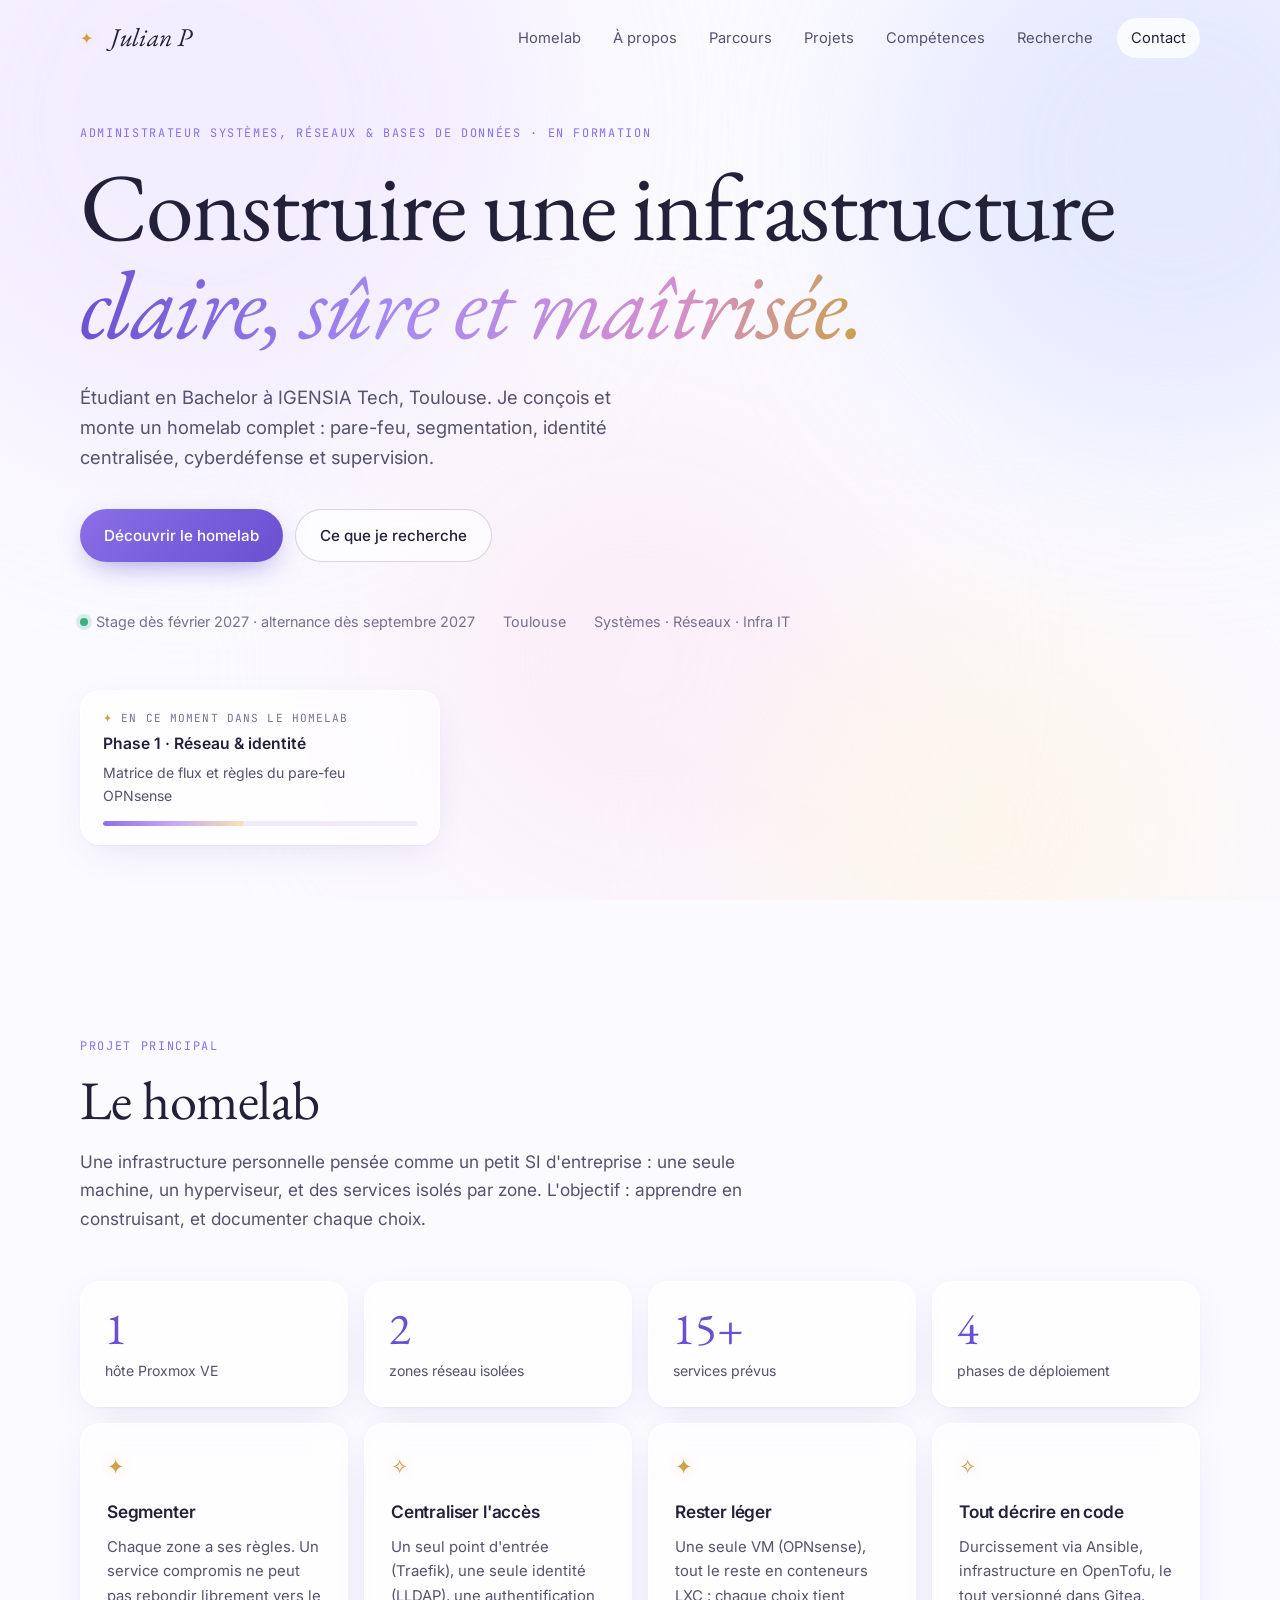
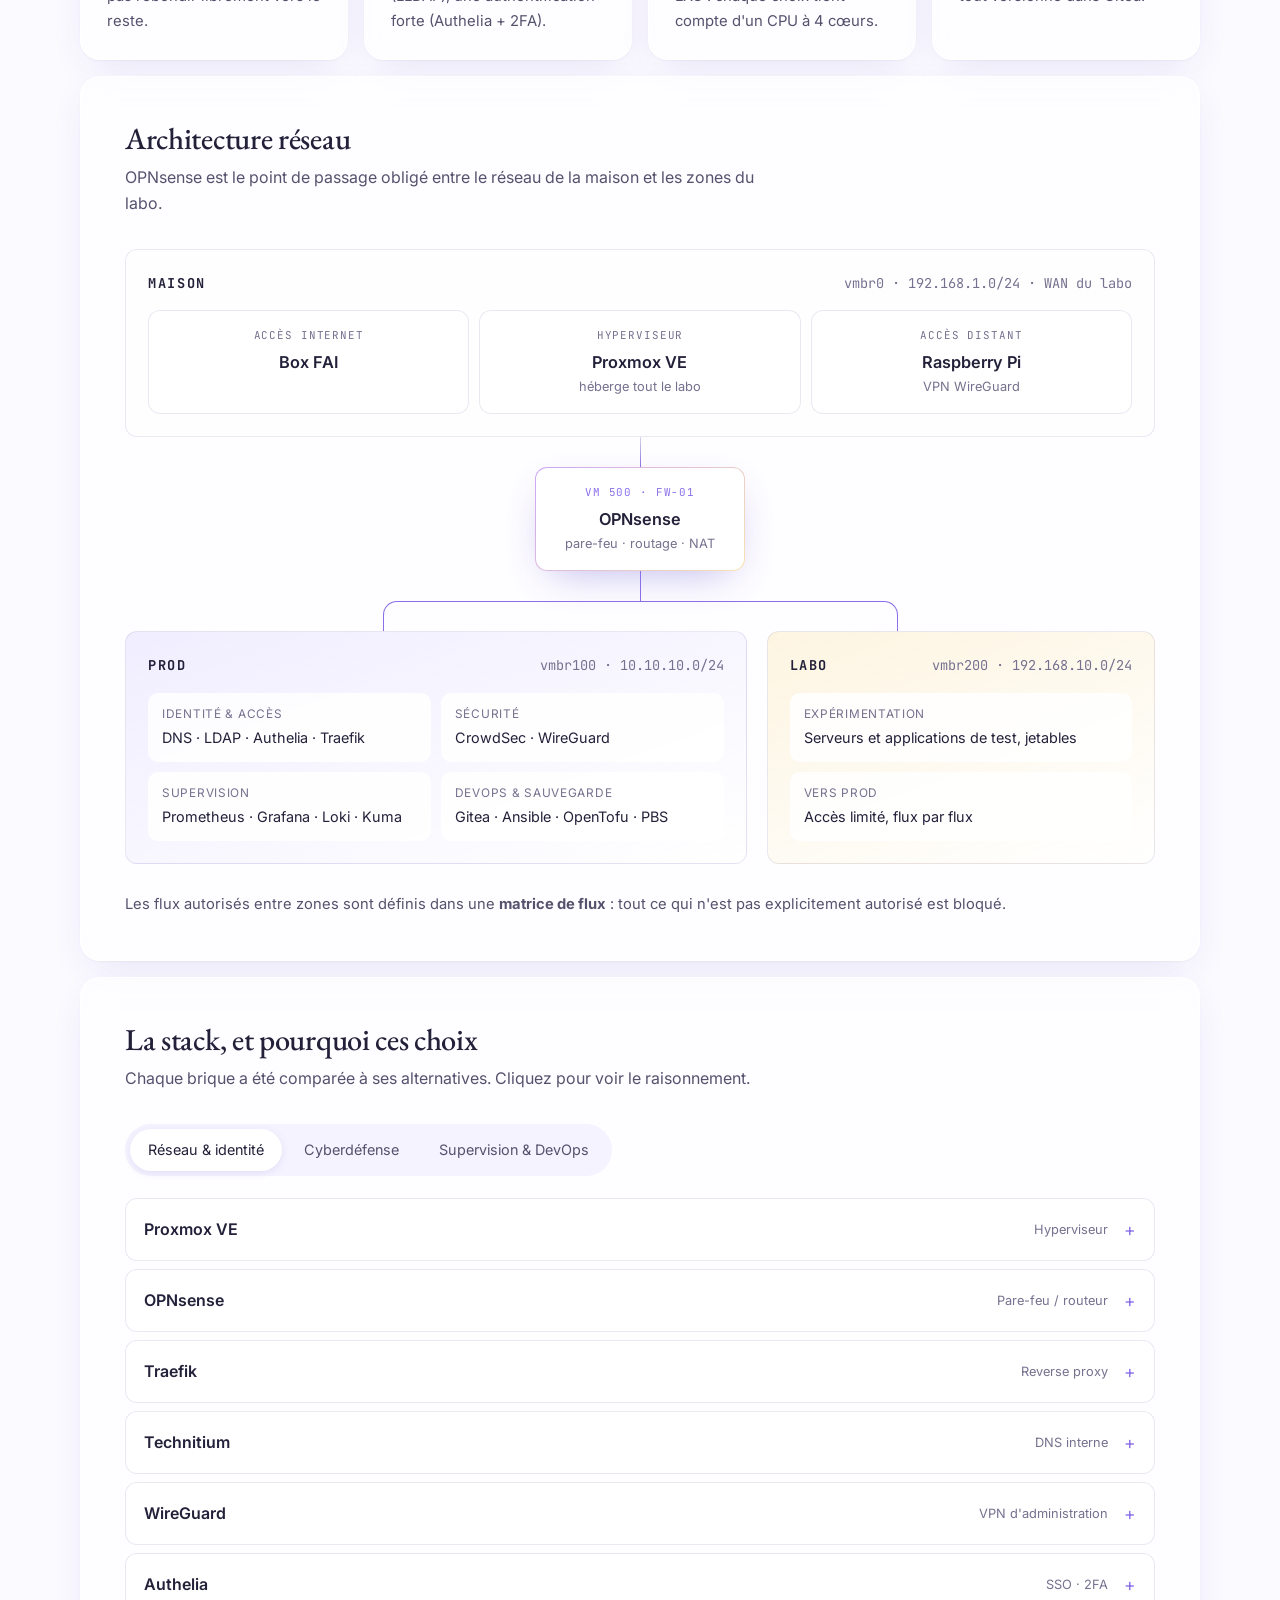
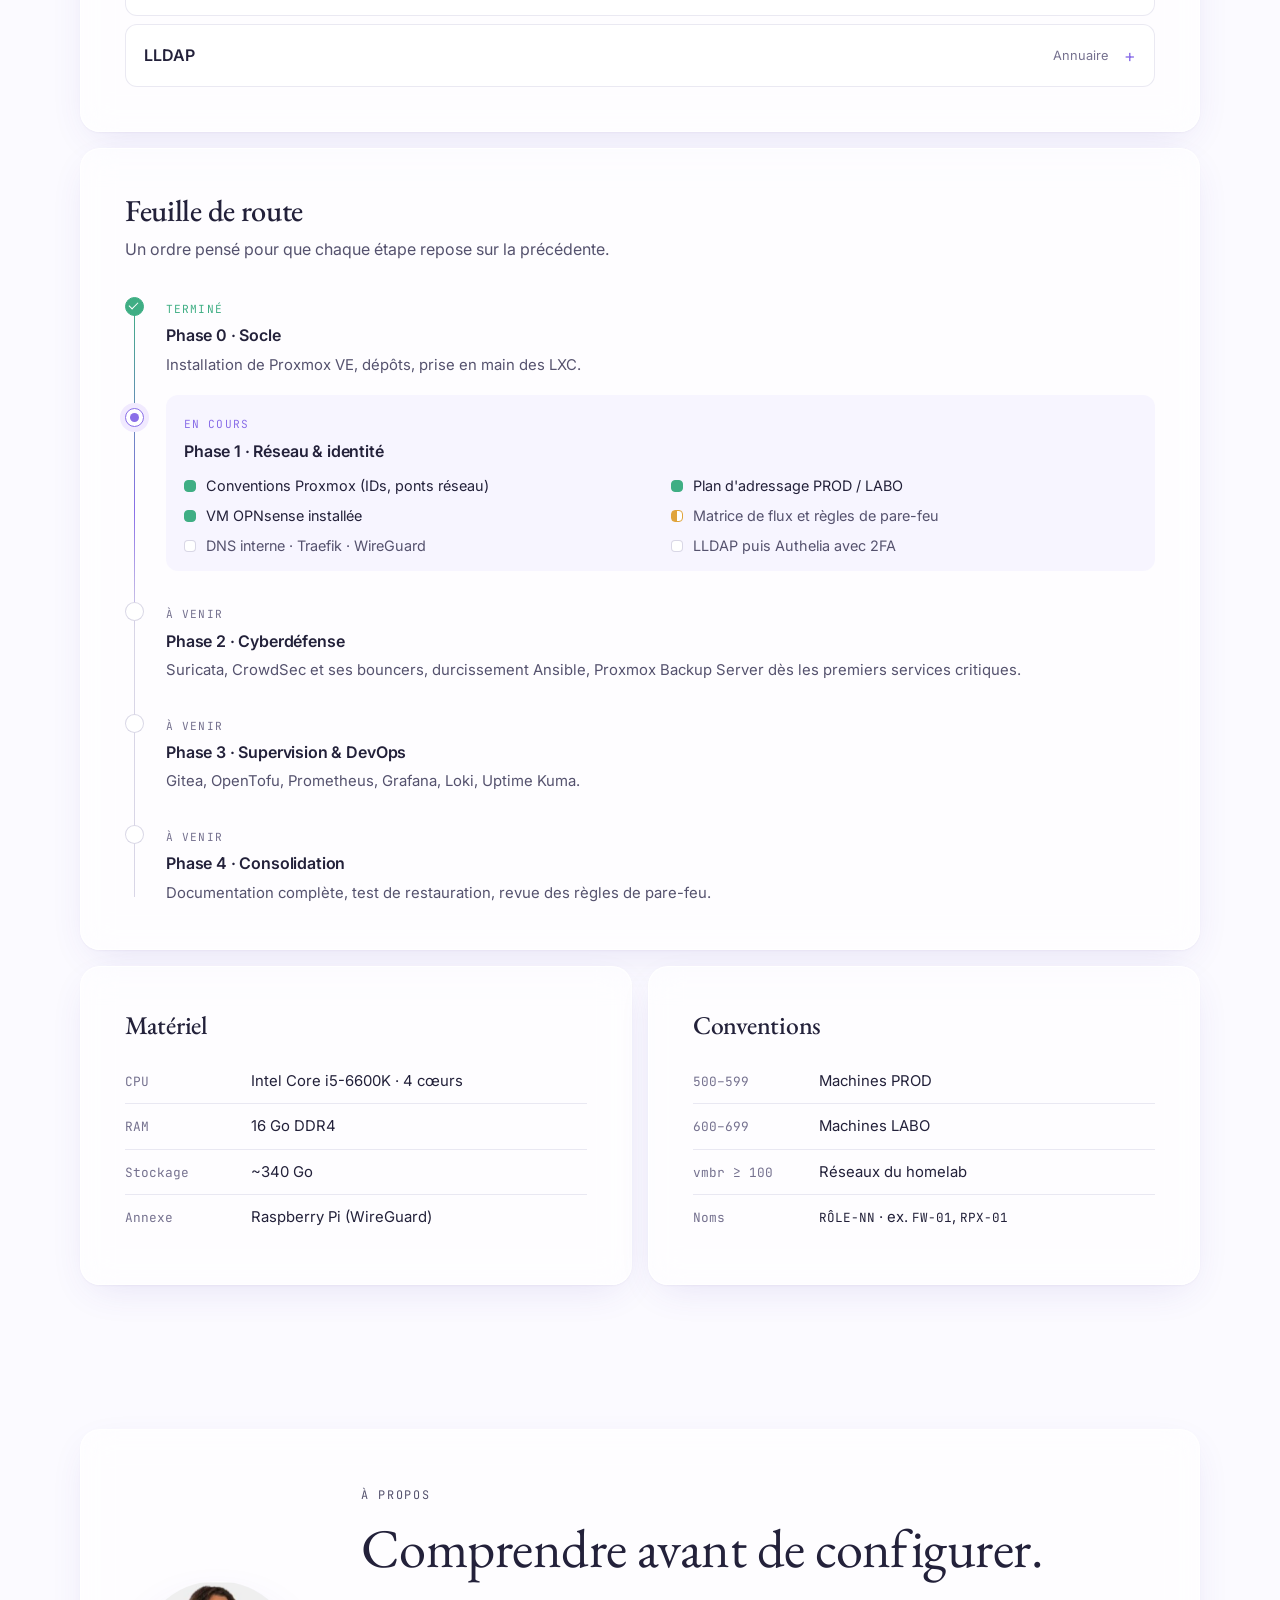
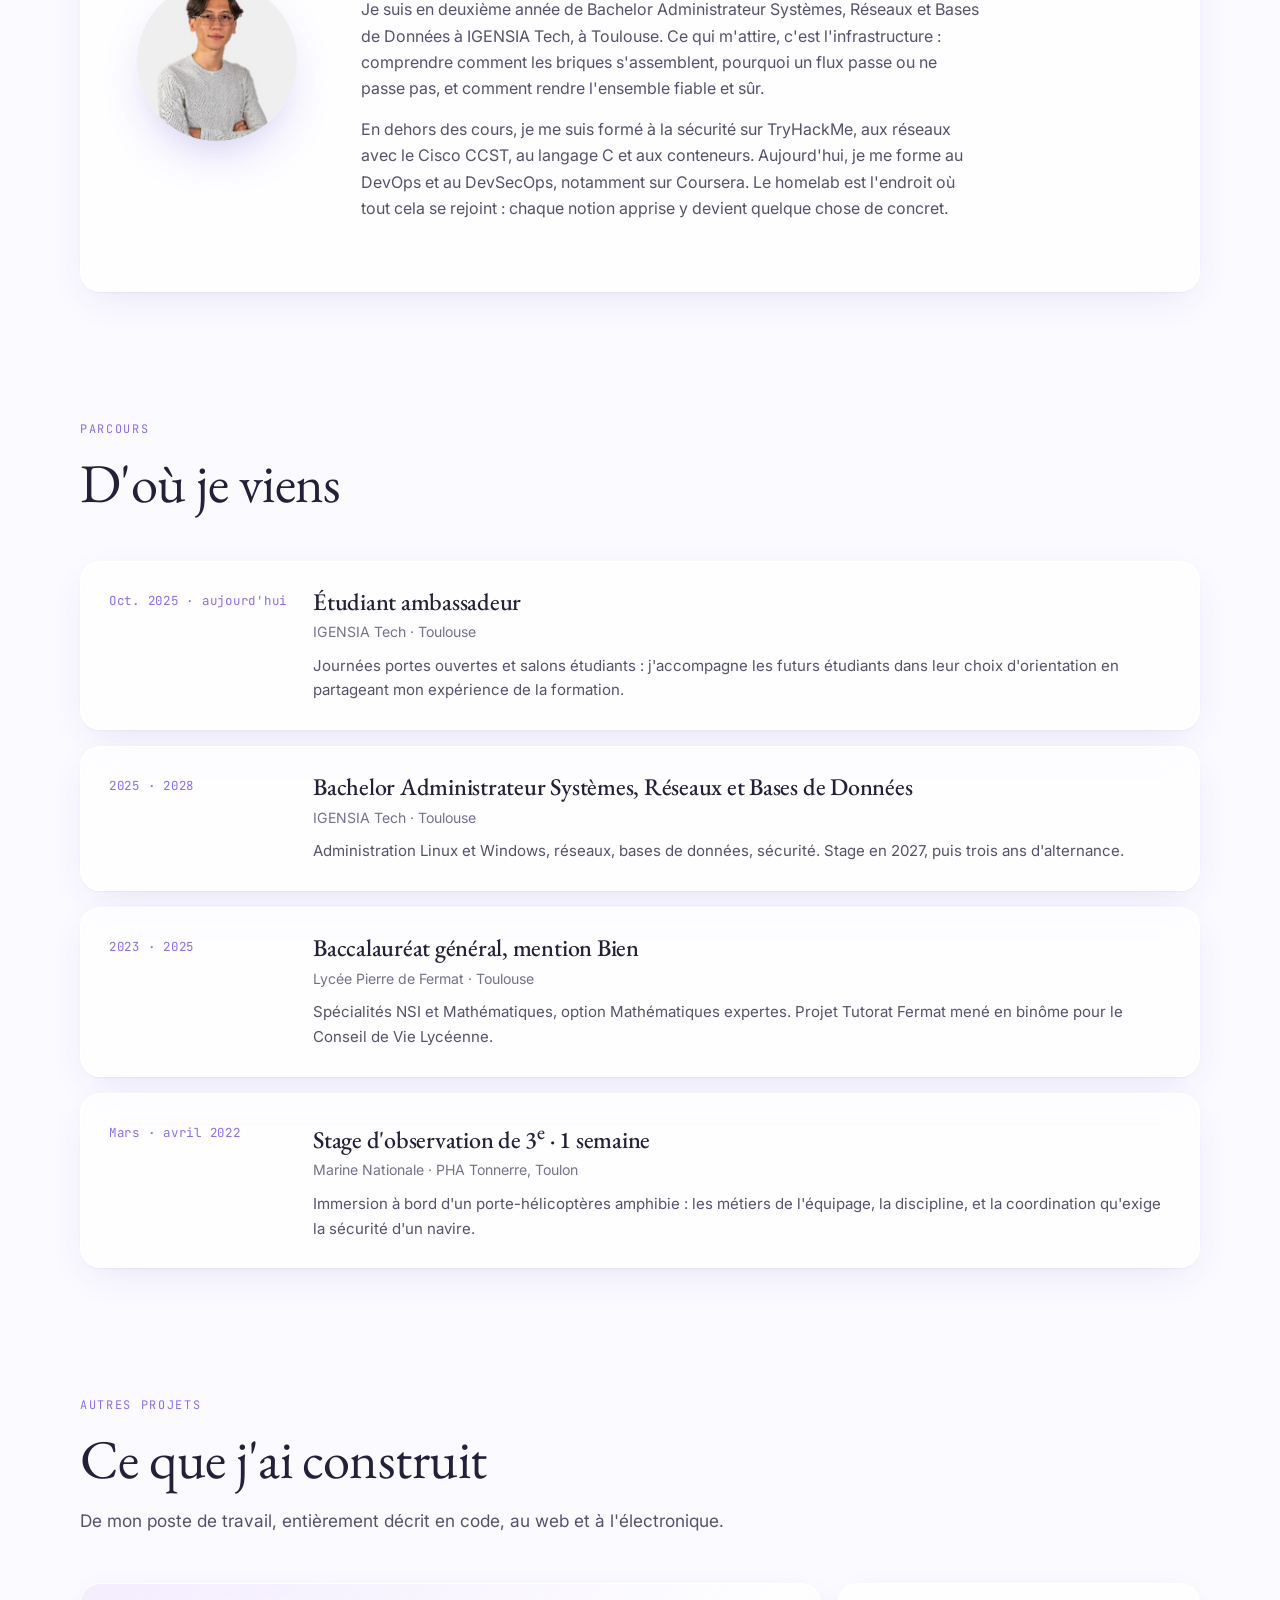
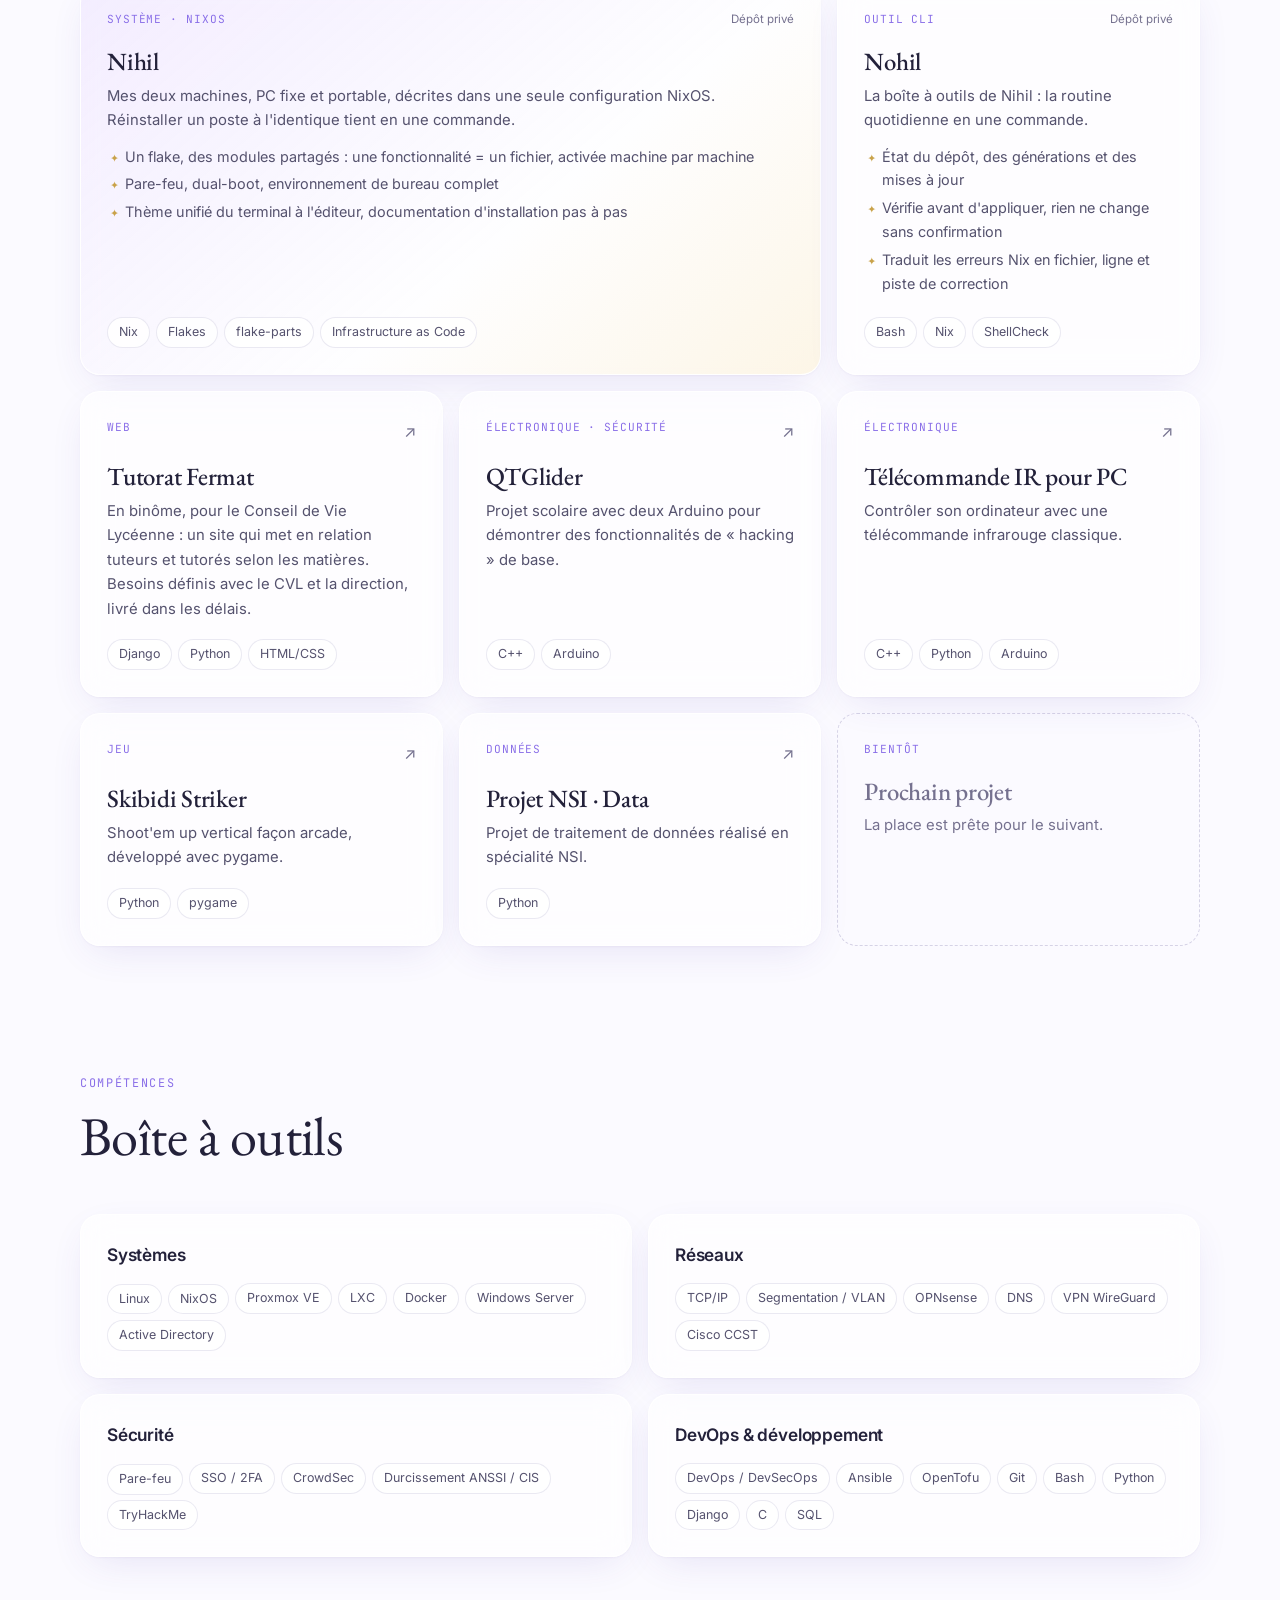
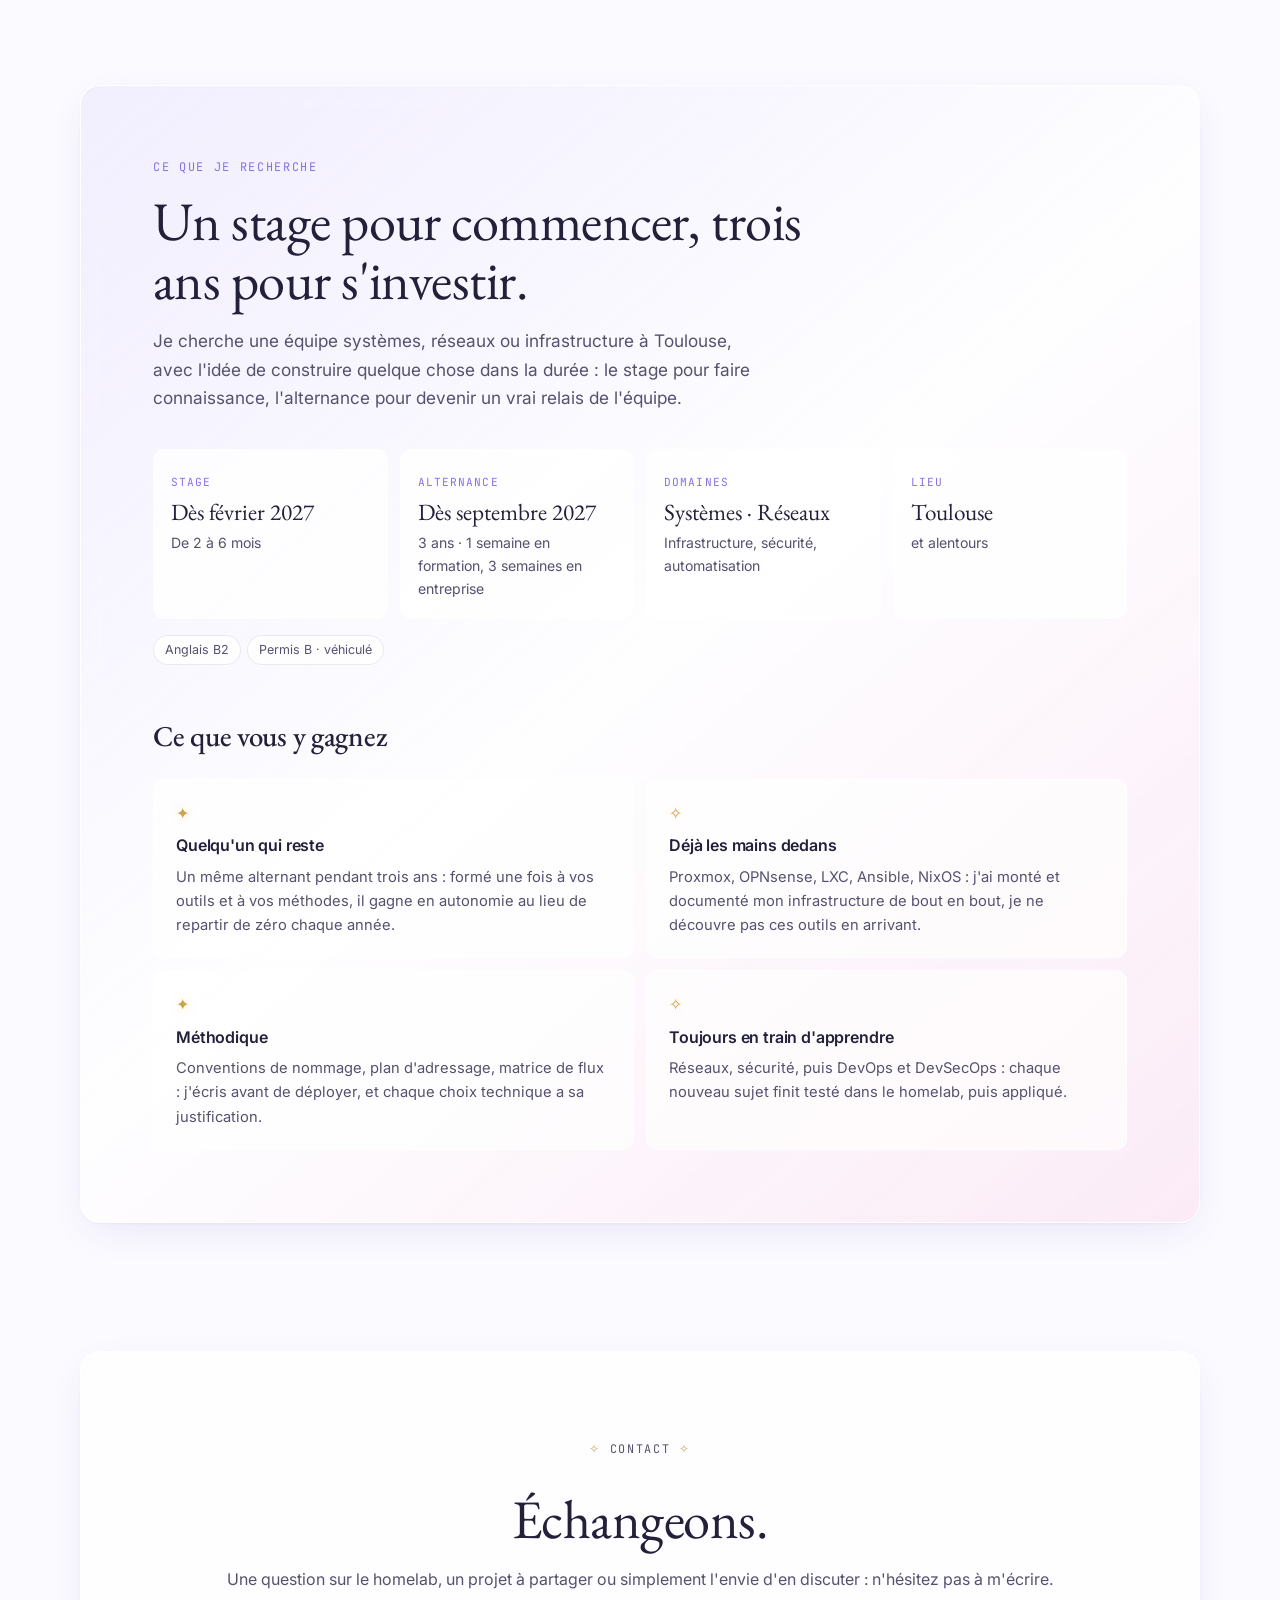
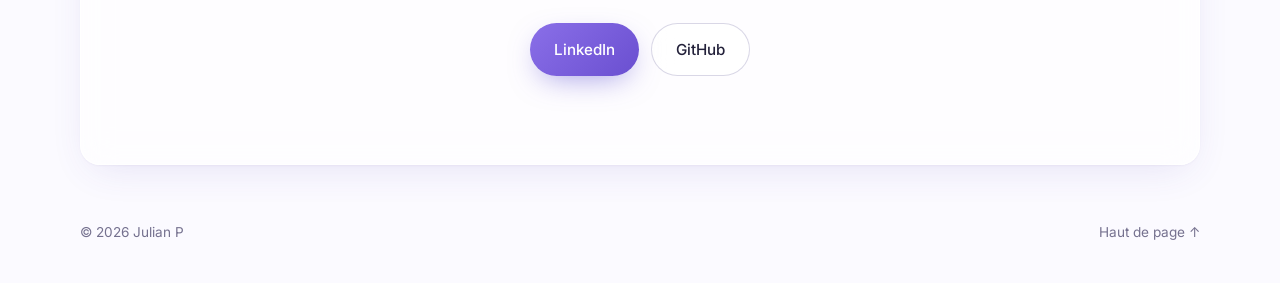
==== commit 50084ded: "update" ====
--- a/index.html
+++ b/index.html
@@ -562,7 +562,7 @@
       <div class="contact reveal">
         <p class="eyebrow"><span class="sparkle">✧</span> Contact <span class="sparkle">✧</span></p>
         <h2>Échangeons.</h2>
-        <p>Une offre de stage ou d'alternance, une question sur le homelab : je réponds volontiers.</p>
+        <p>Une question sur le homelab, un projet à partager ou simplement l'envie d'en discuter : n'hésitez pas à m'écrire.</p>
         <div class="contact__links">
           <a class="btn btn--primary" href="https://www.linkedin.com/in/julianpiton/" target="_blank" rel="noopener">LinkedIn</a>
           <a class="btn btn--ghost" href="https://github.com/jln83" target="_blank" rel="noopener">GitHub</a>
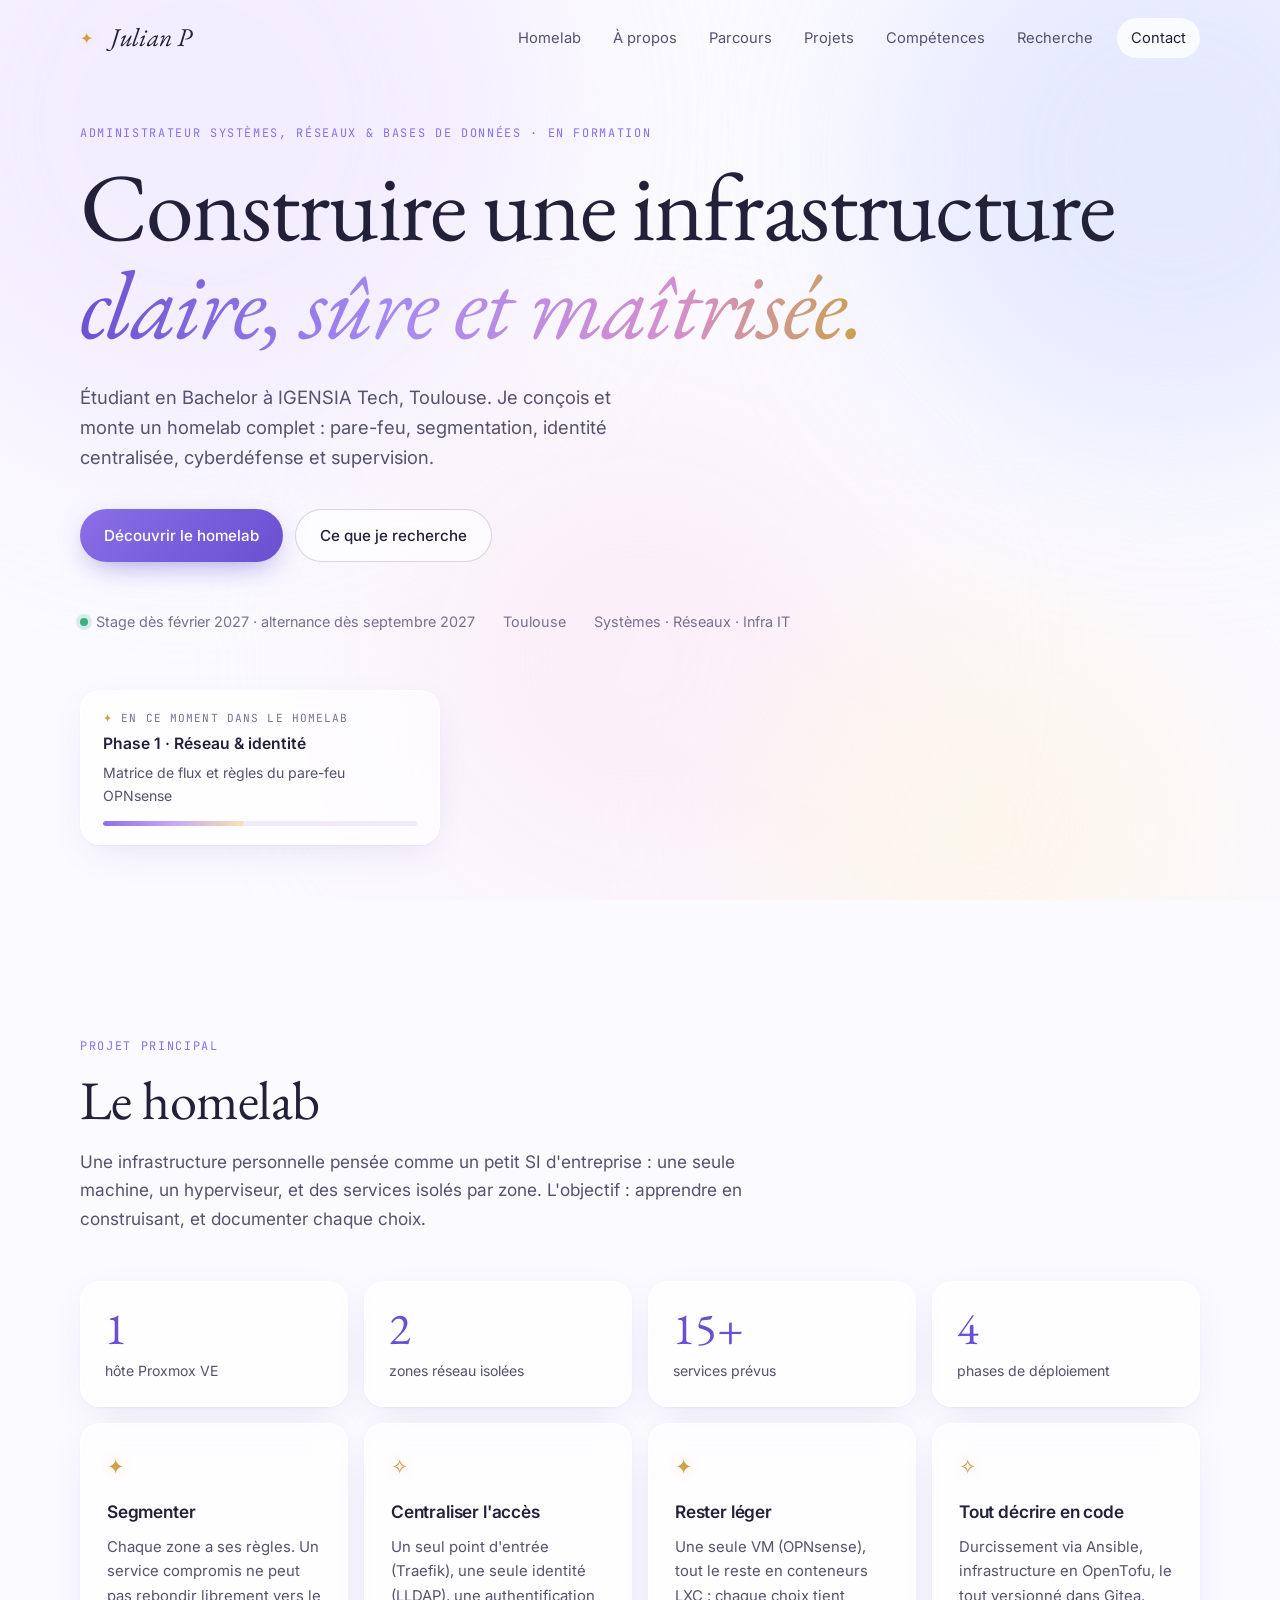
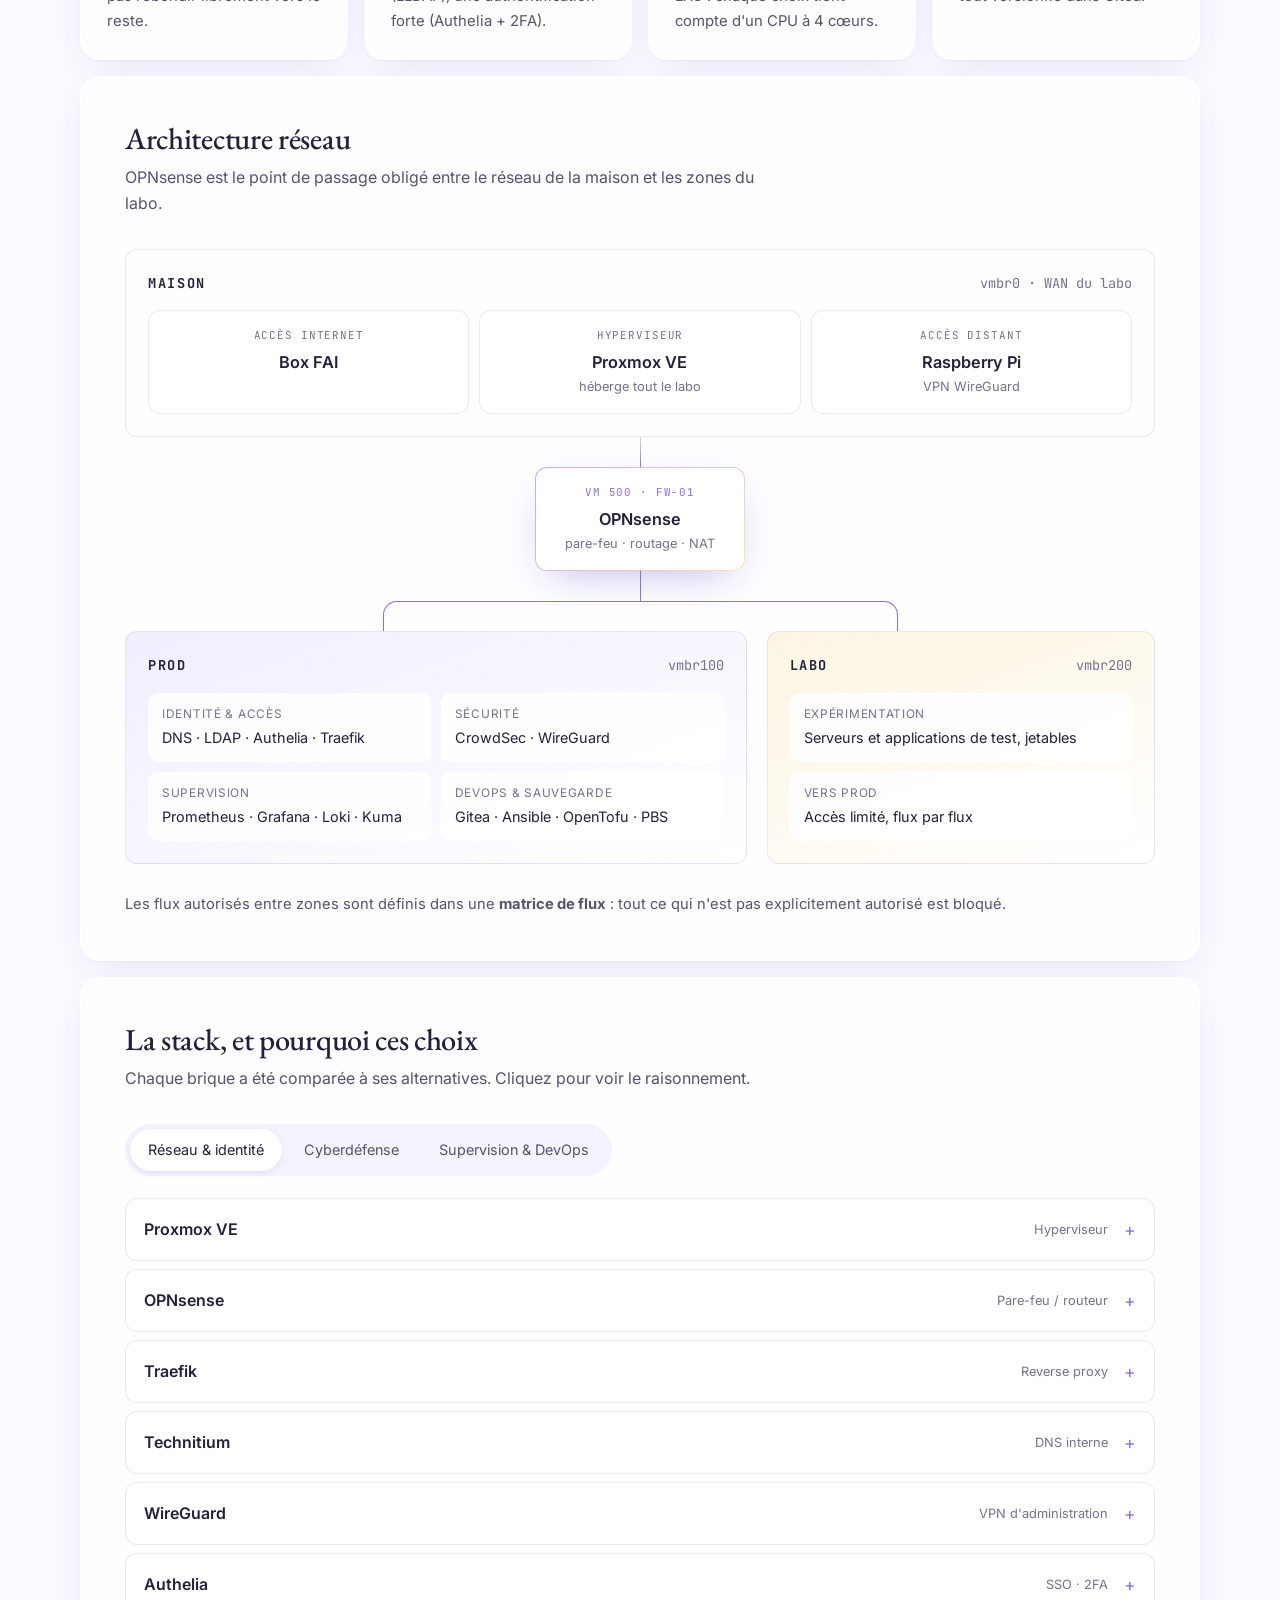
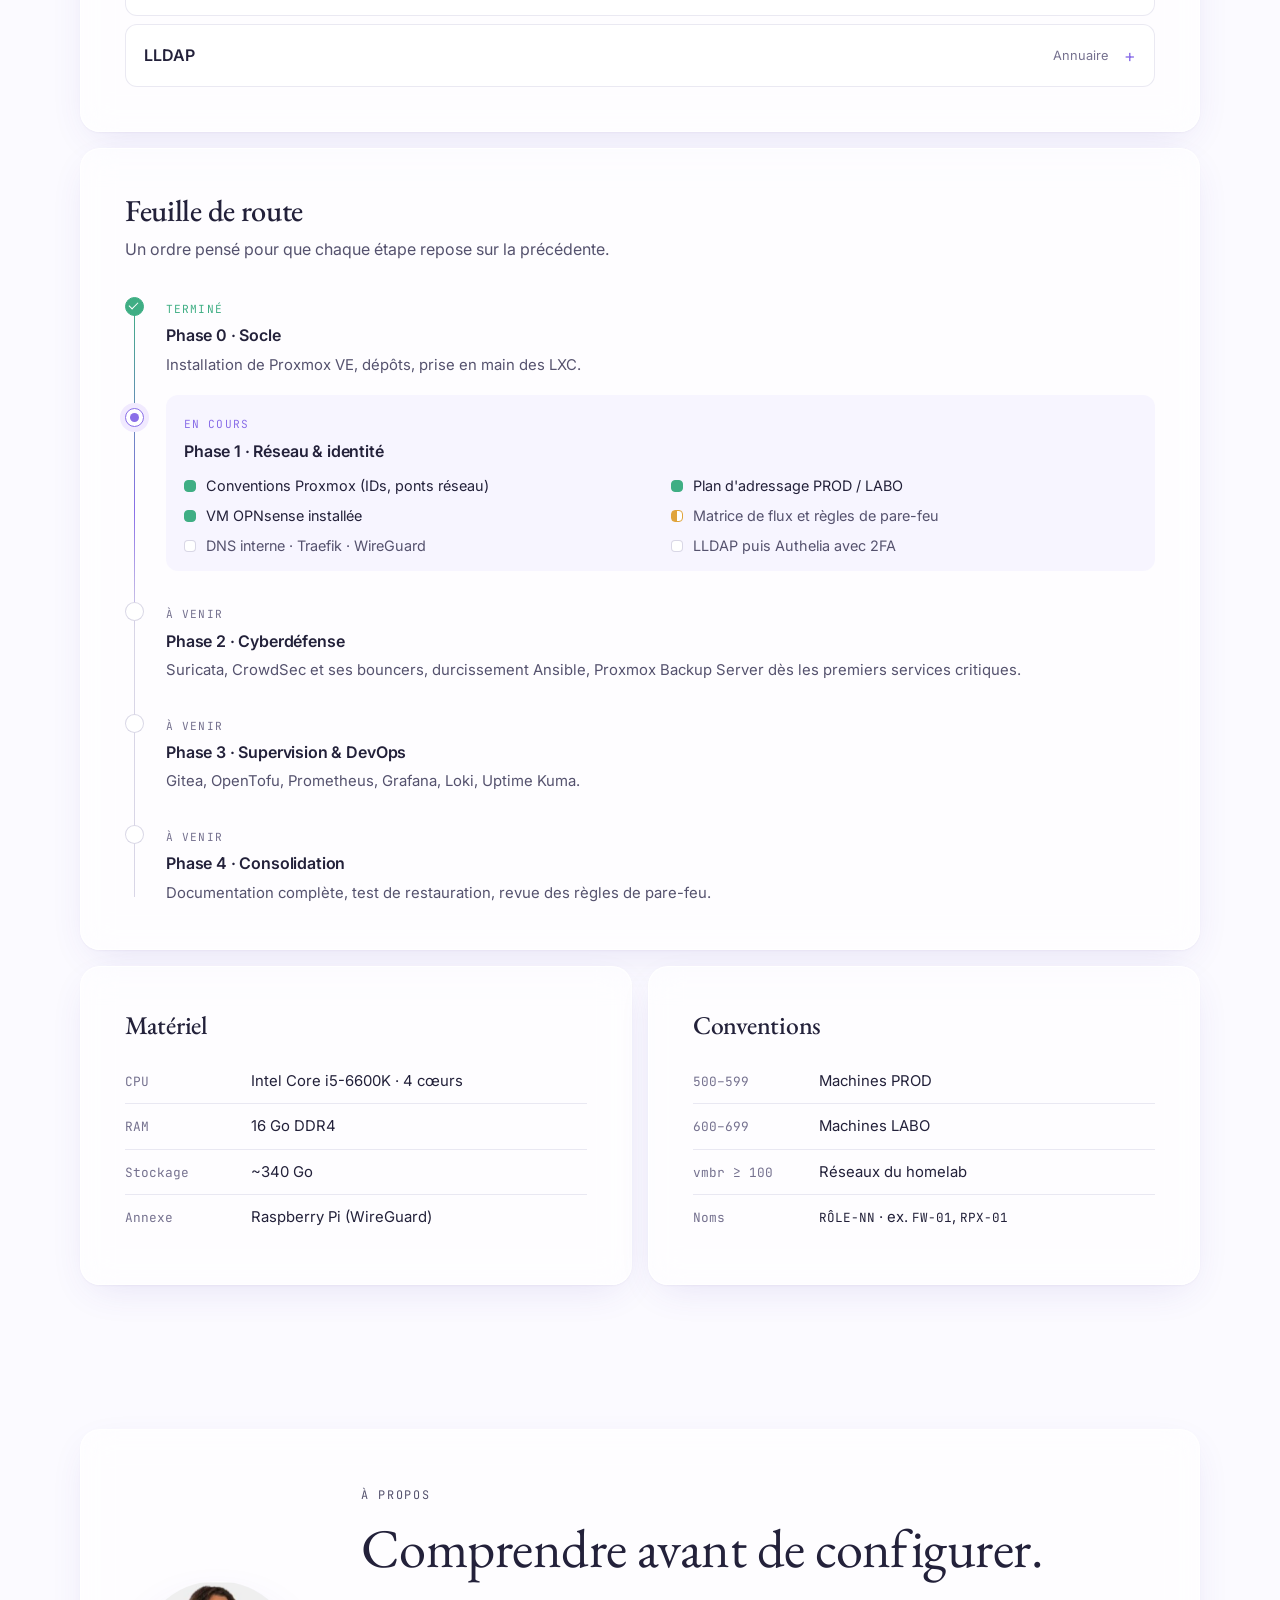
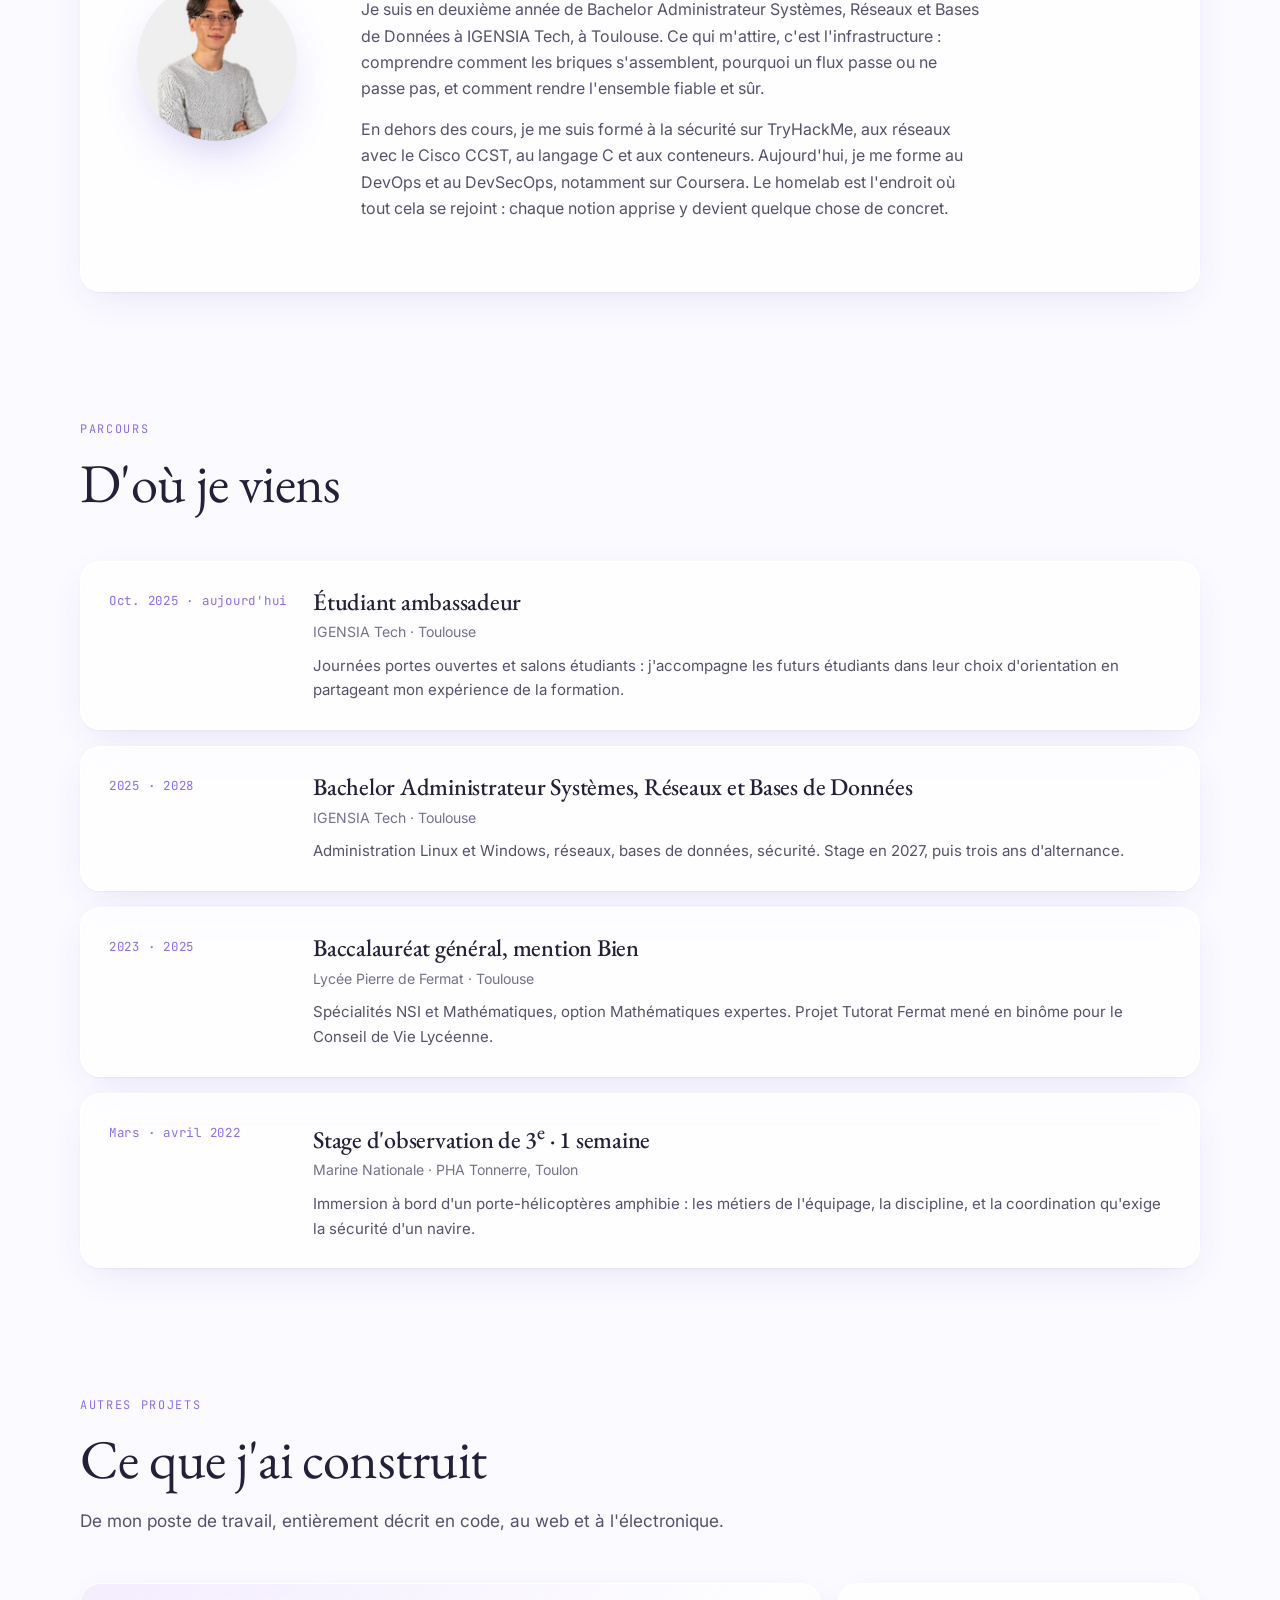
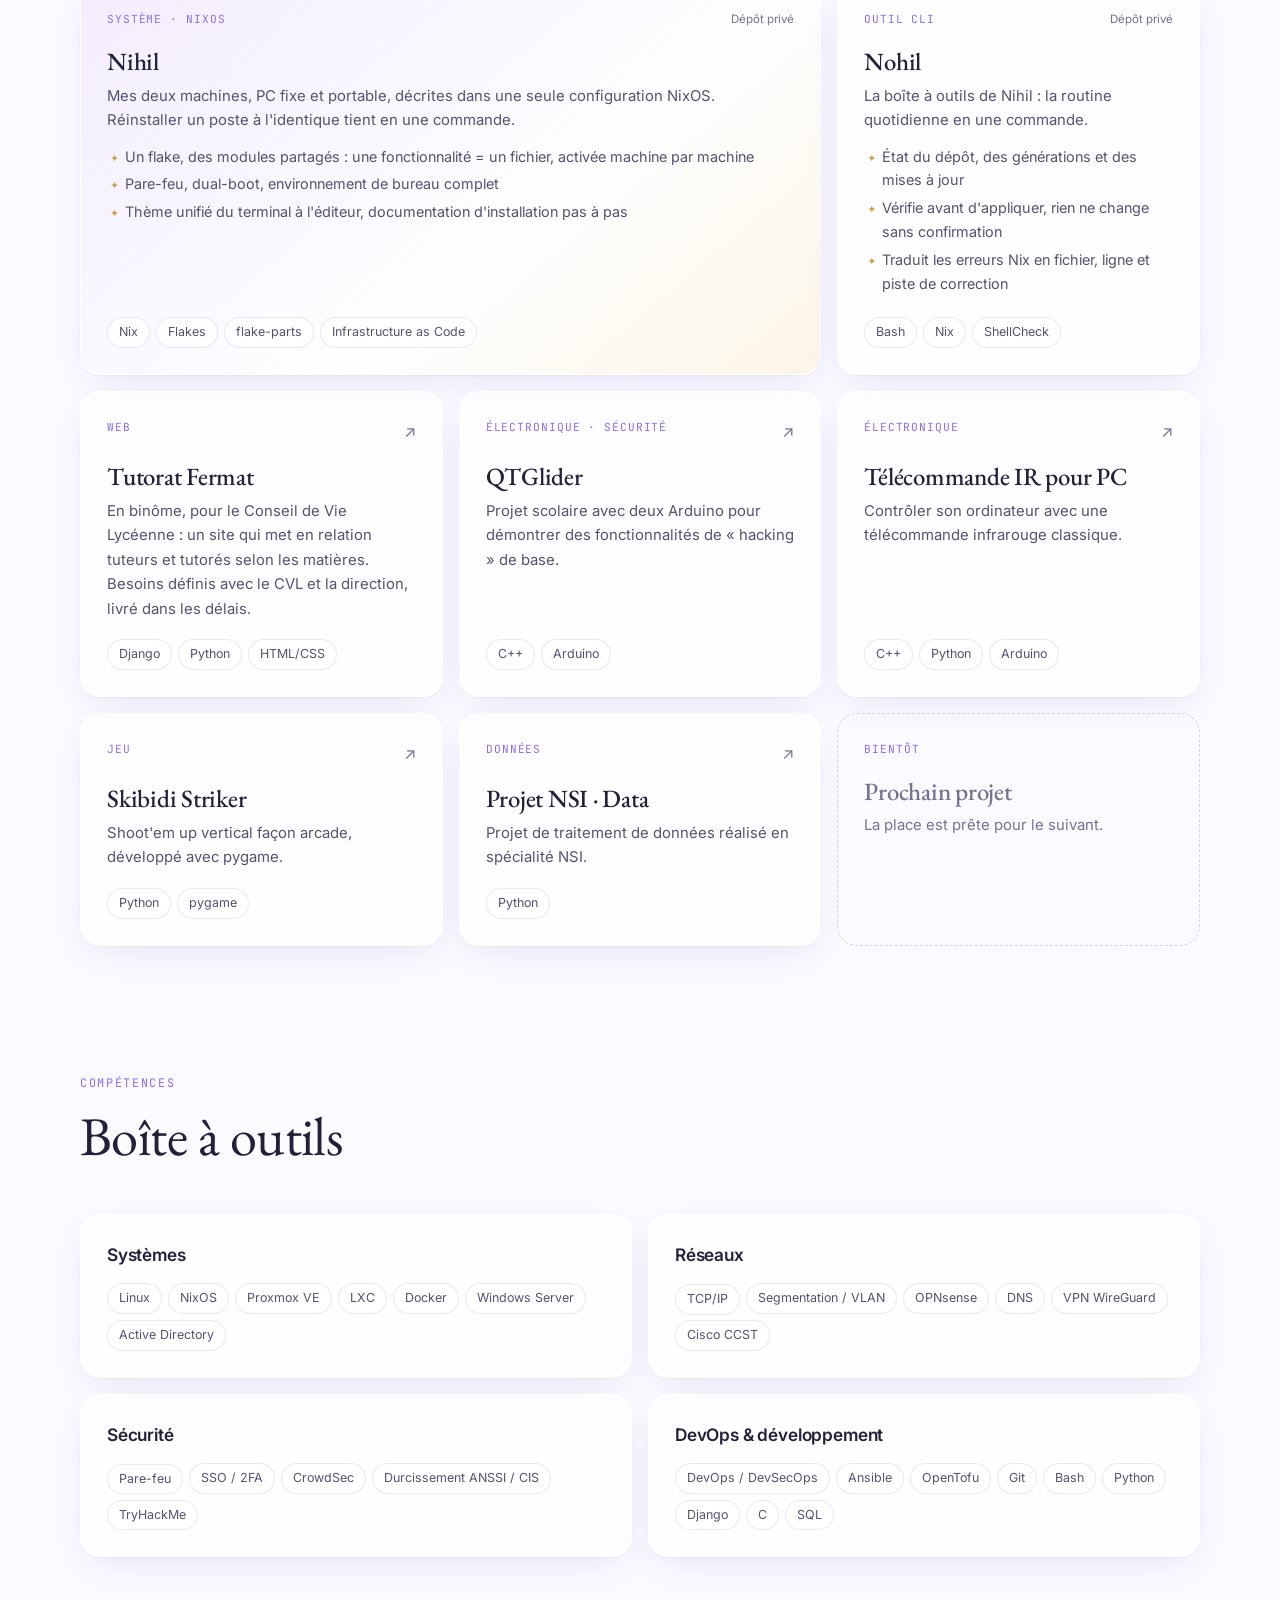
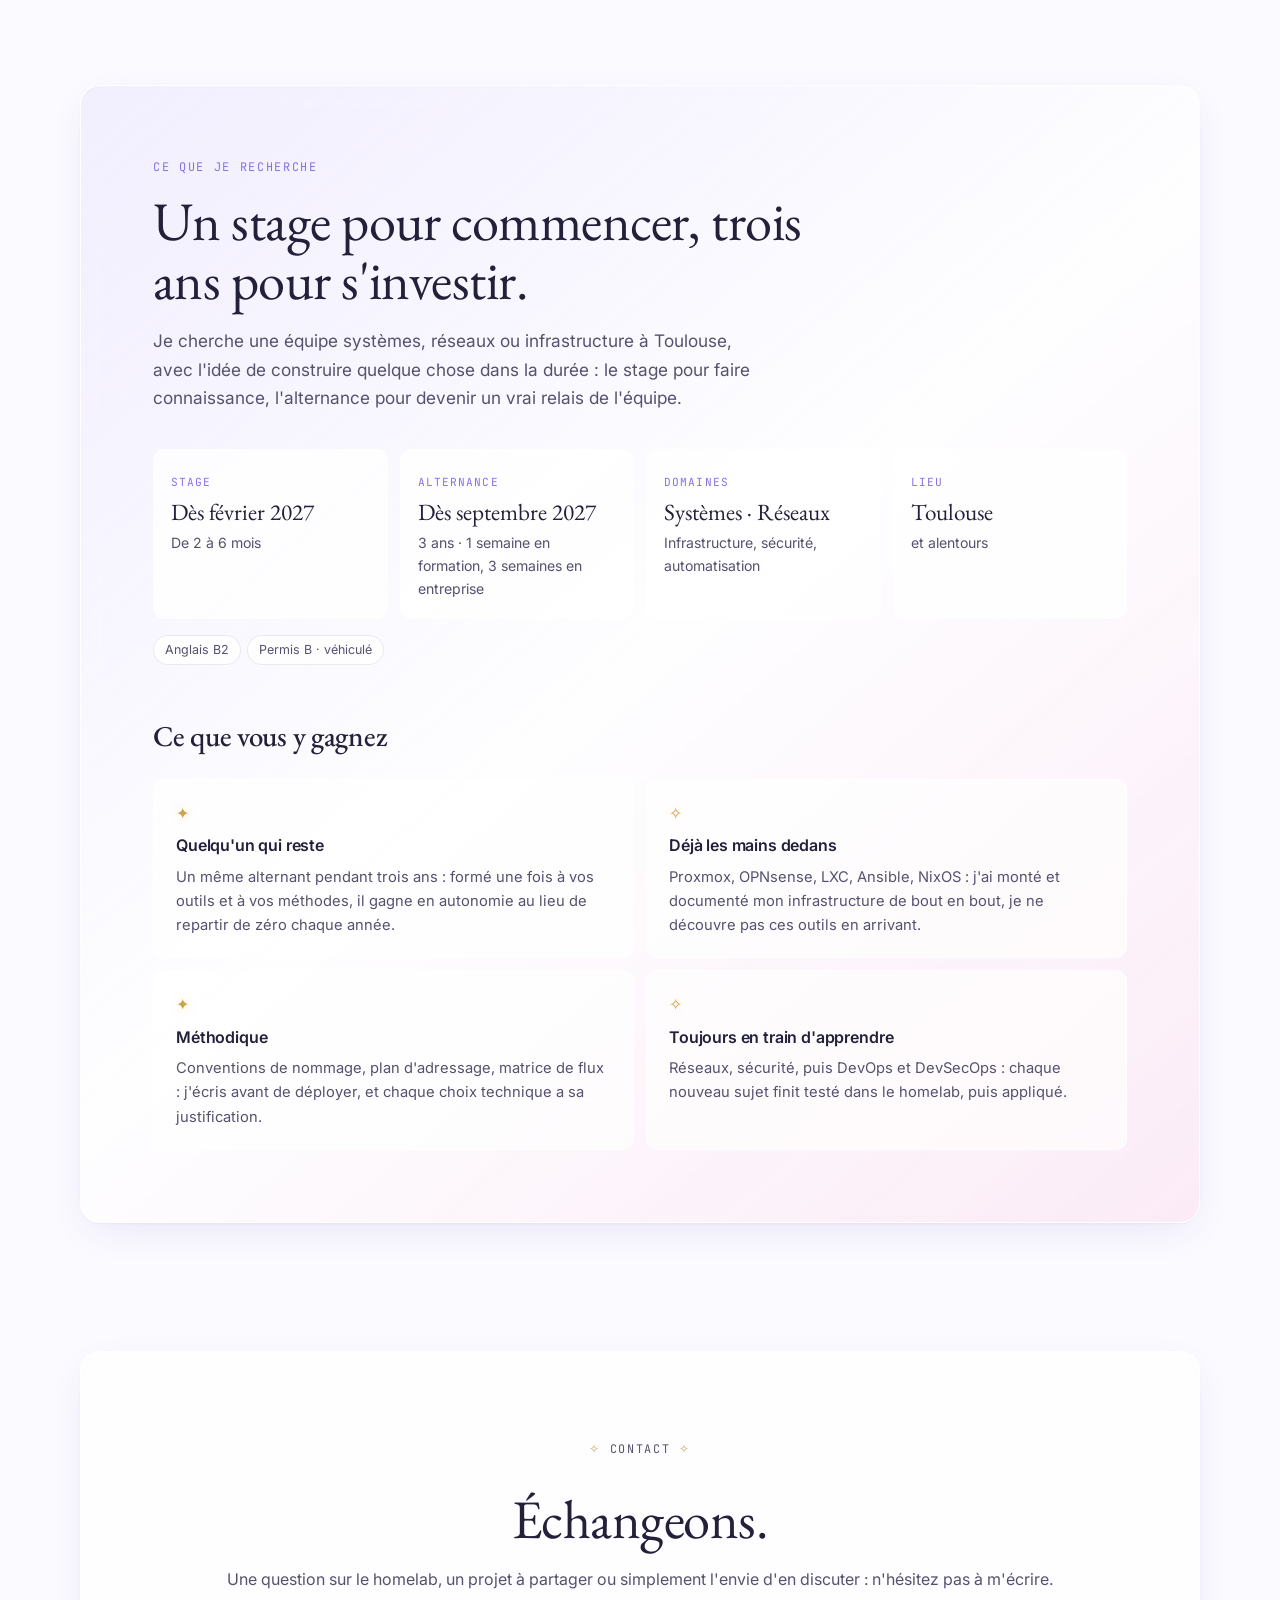
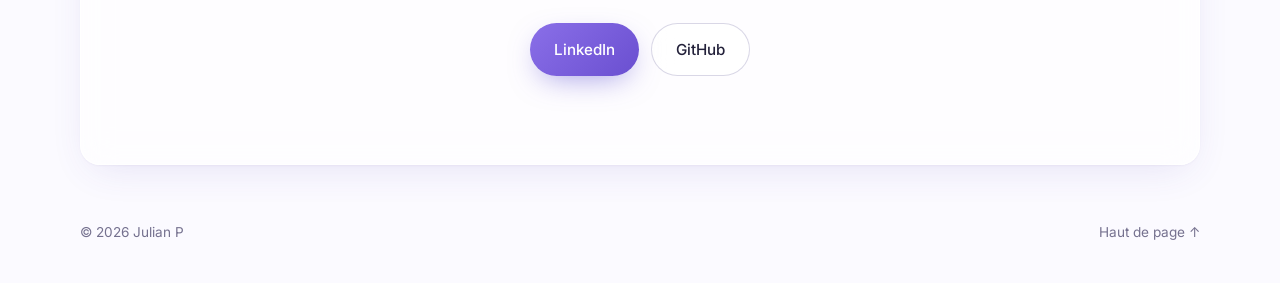
==== commit ffe78975: "update" ====
--- a/index.html
+++ b/index.html
@@ -123,7 +123,7 @@
           <div class="zone zone--home">
             <div class="zone__head">
               <strong>MAISON</strong>
-              <code>vmbr0 · 192.168.1.0/24 · WAN du labo</code>
+              <code>vmbr0 · WAN du labo</code>
             </div>
             <div class="arch__home">
               <div class="node node--soft">
@@ -155,7 +155,7 @@
             <div class="zone zone--prod">
               <div class="zone__head">
                 <strong>PROD</strong>
-                <code>vmbr100 · 10.10.10.0/24</code>
+                <code>vmbr100</code>
               </div>
               <div class="zone__groups">
                 <div><span>Identité & accès</span><p>DNS · LDAP · Authelia · Traefik</p></div>
@@ -167,7 +167,7 @@
             <div class="zone zone--lab">
               <div class="zone__head">
                 <strong>LABO</strong>
-                <code>vmbr200 · 192.168.10.0/24</code>
+                <code>vmbr200</code>
               </div>
               <div class="zone__groups">
                 <div><span>Expérimentation</span><p>Serveurs et applications de test, jetables</p></div>
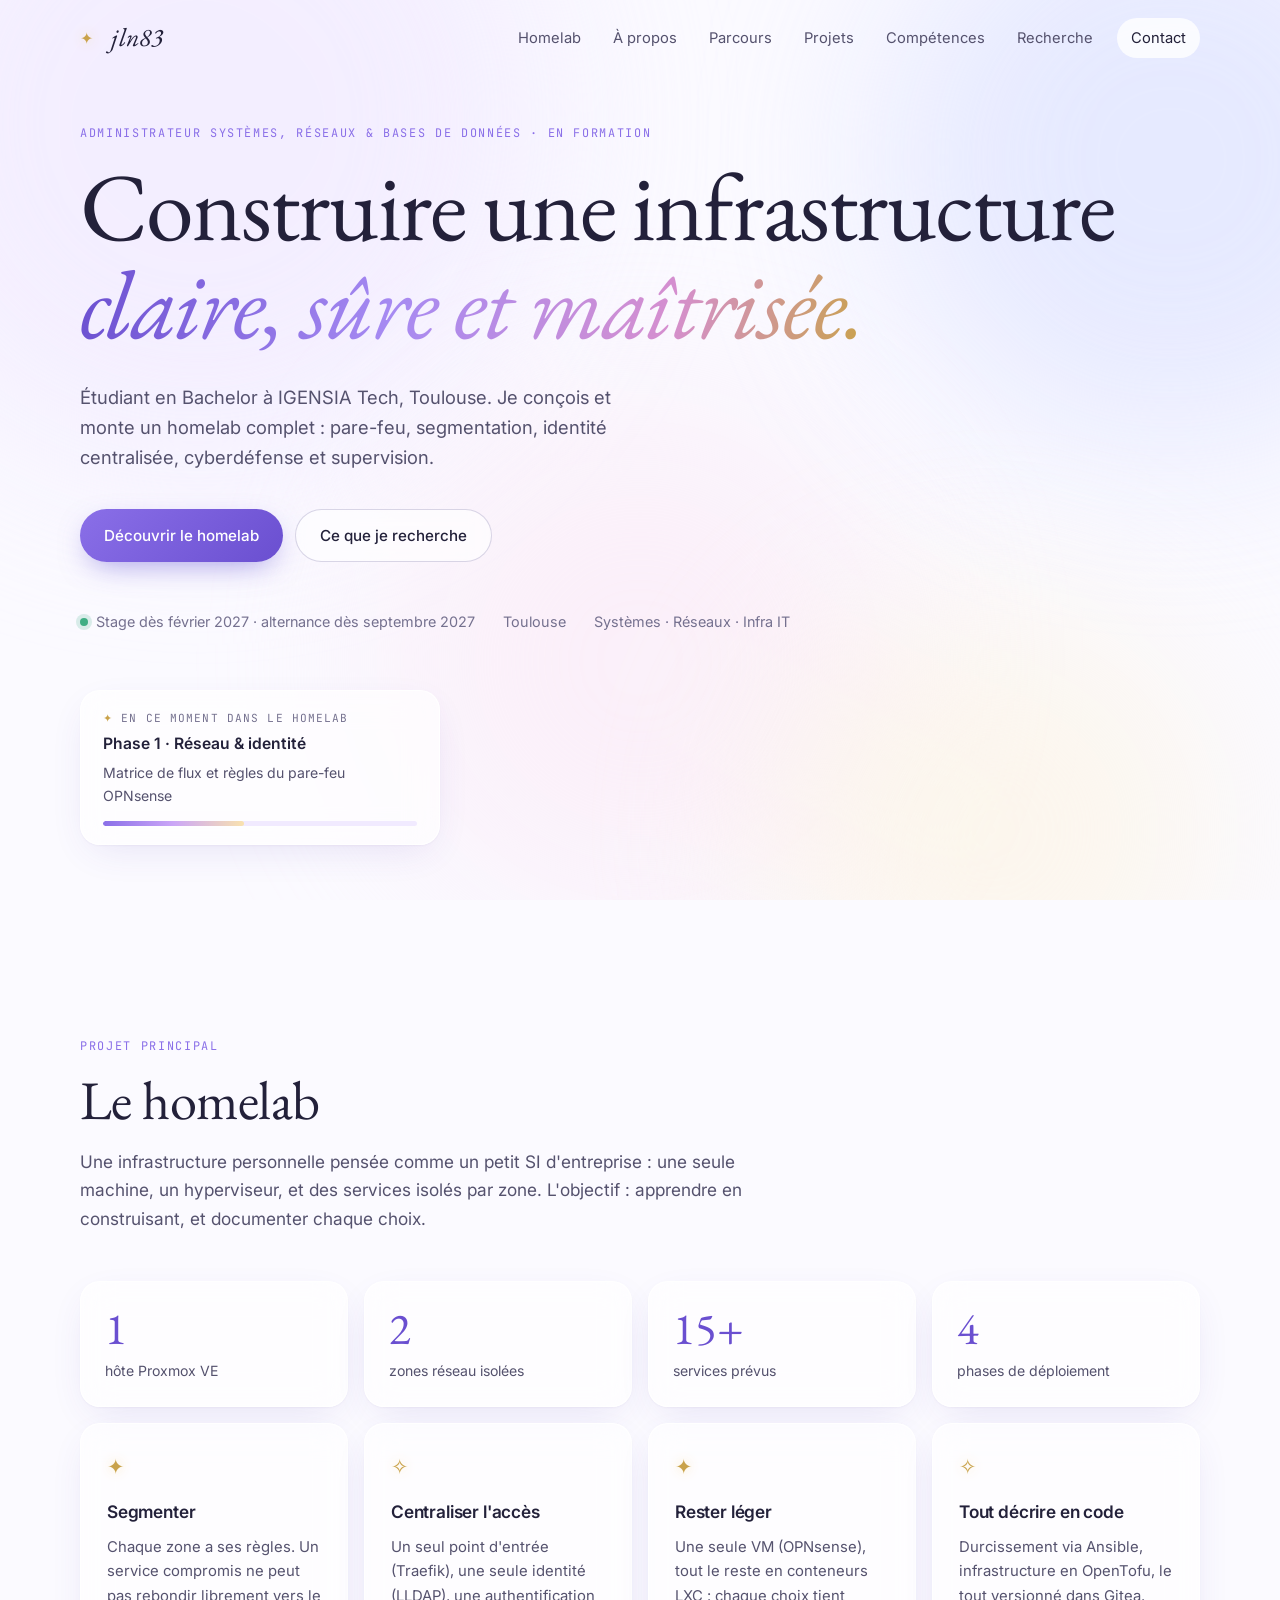
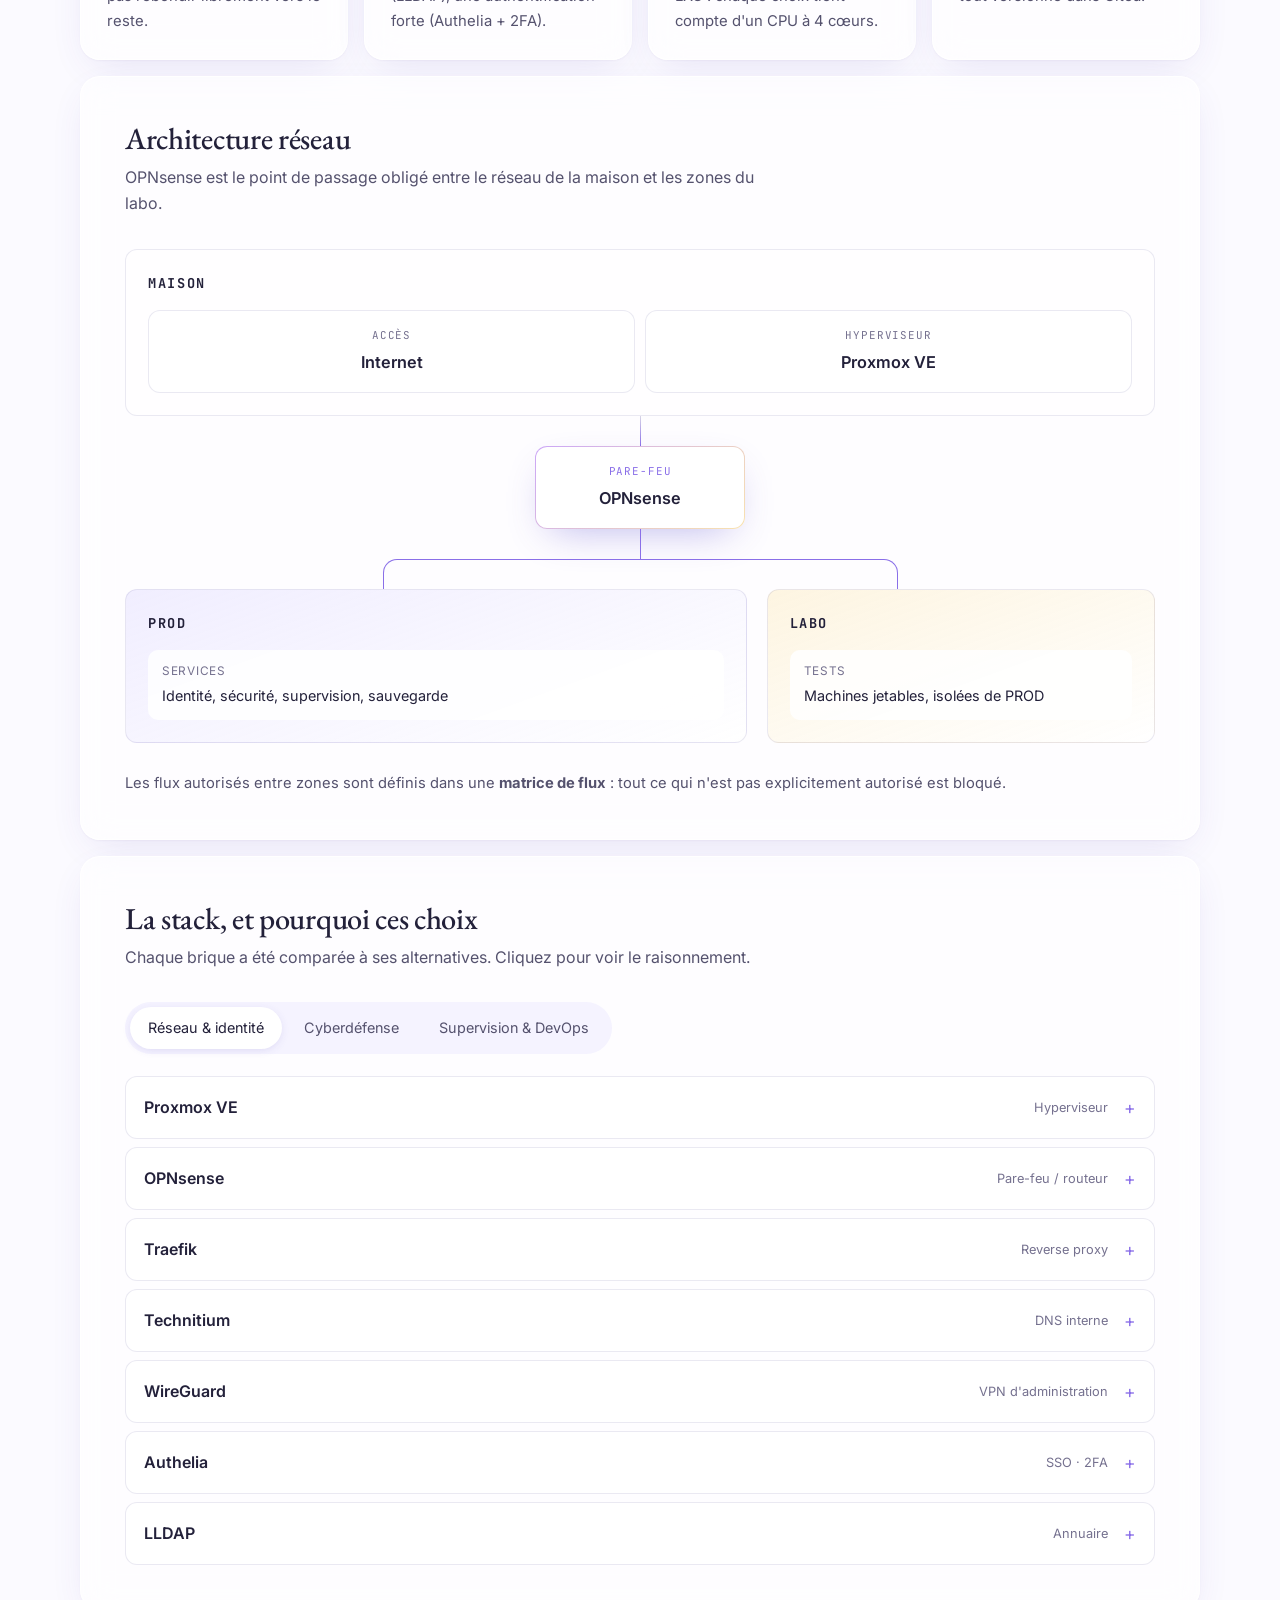
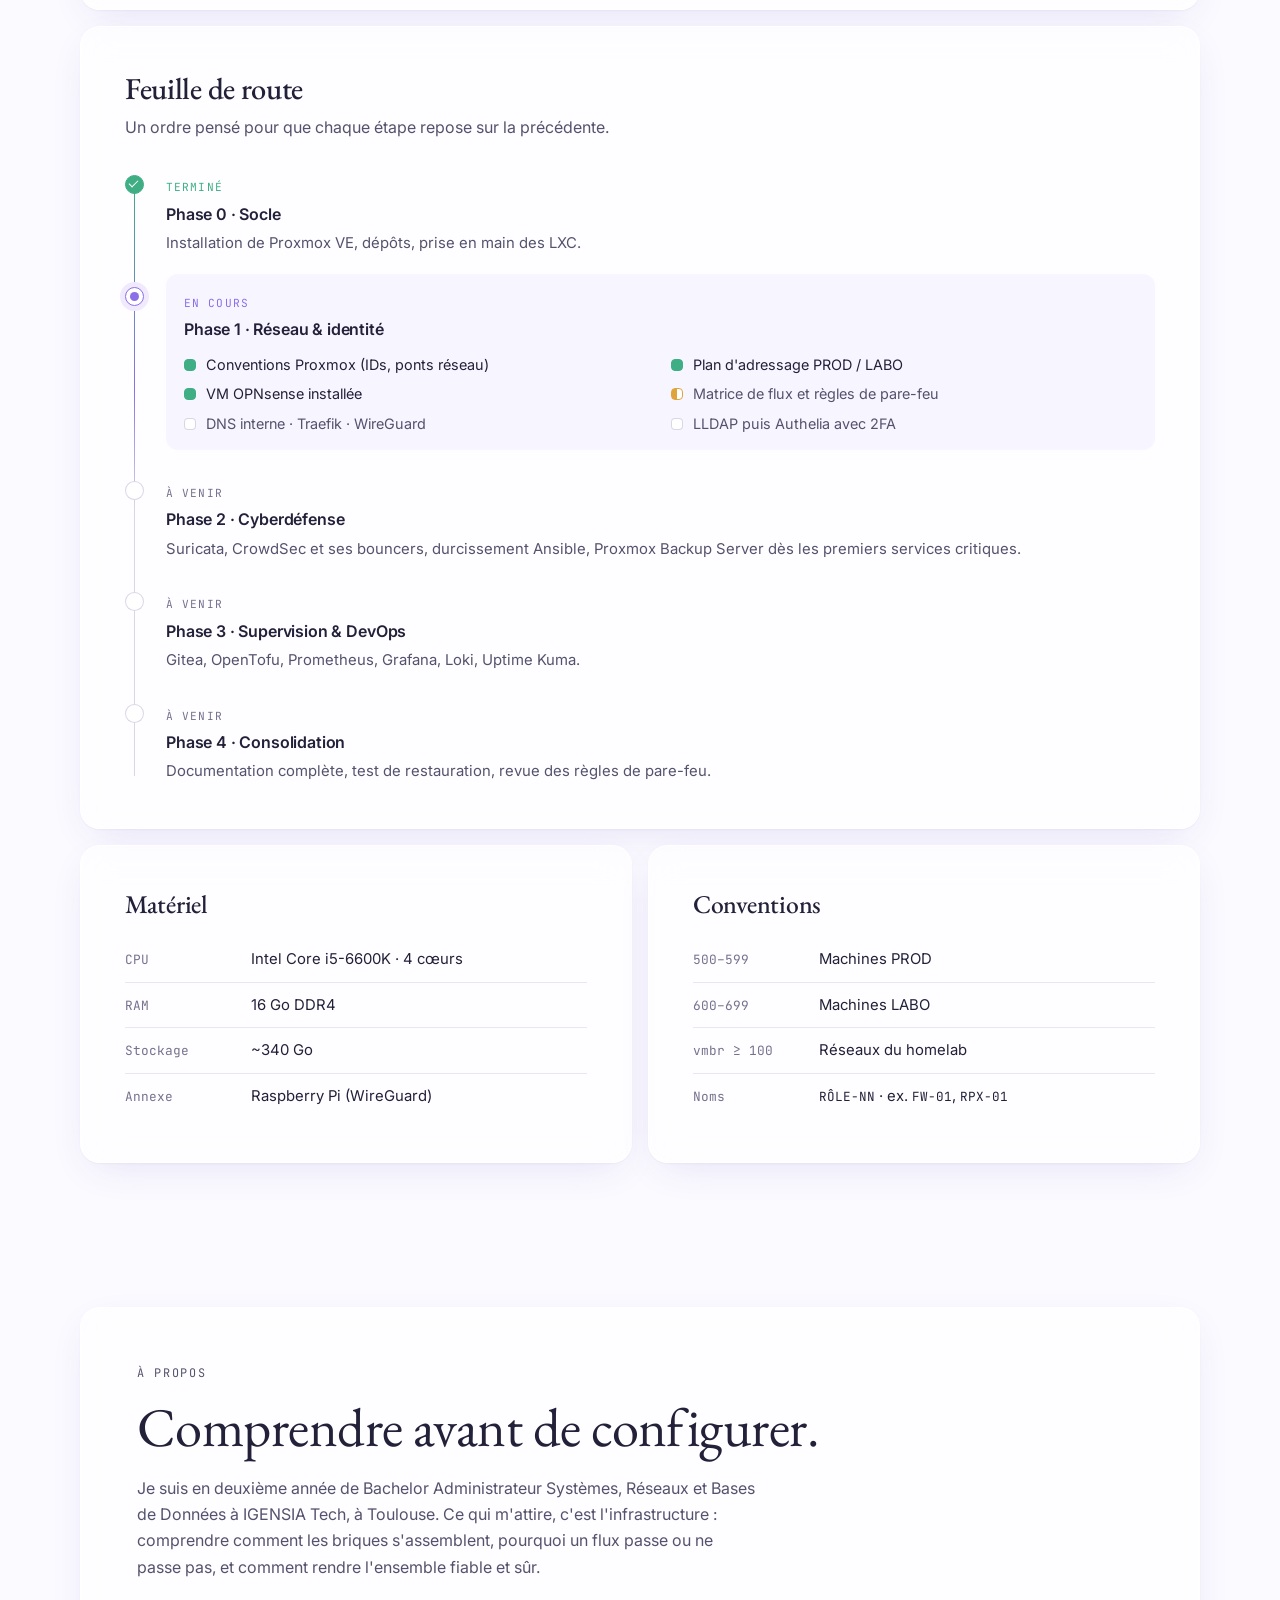
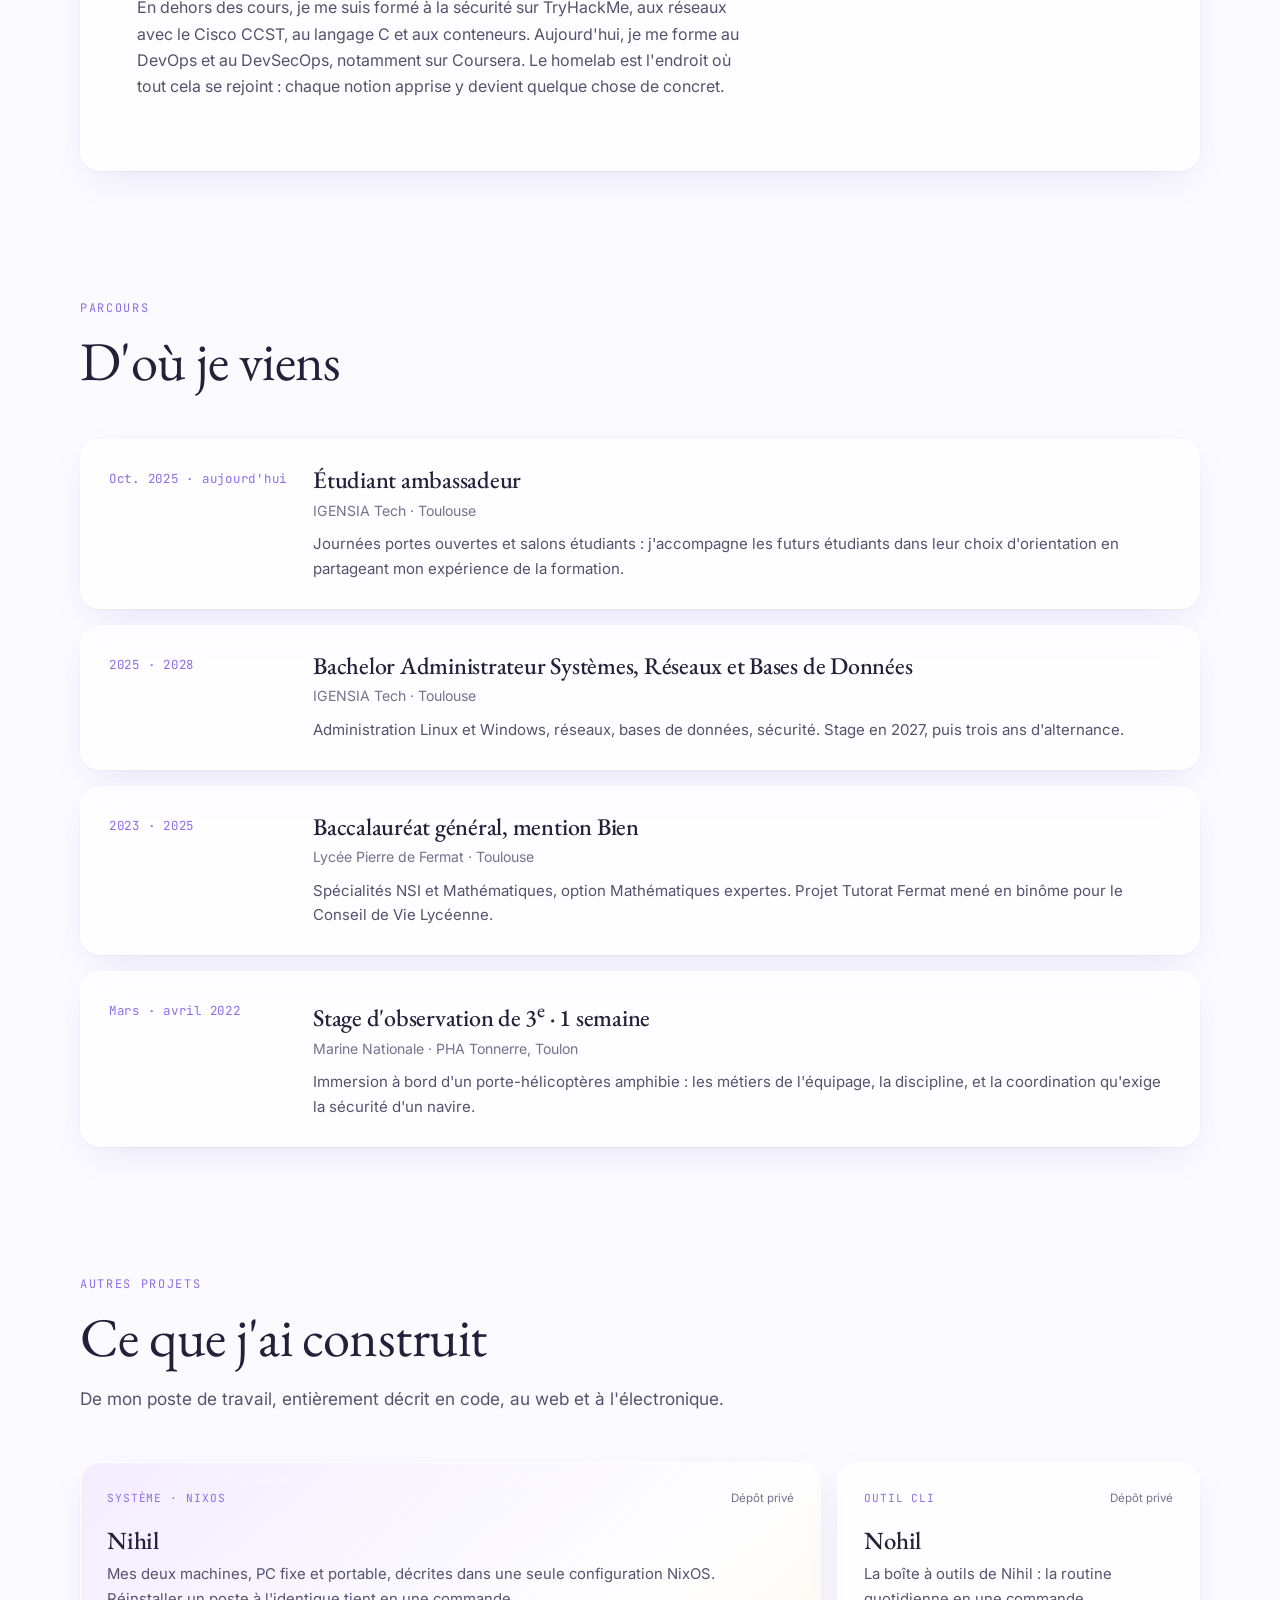
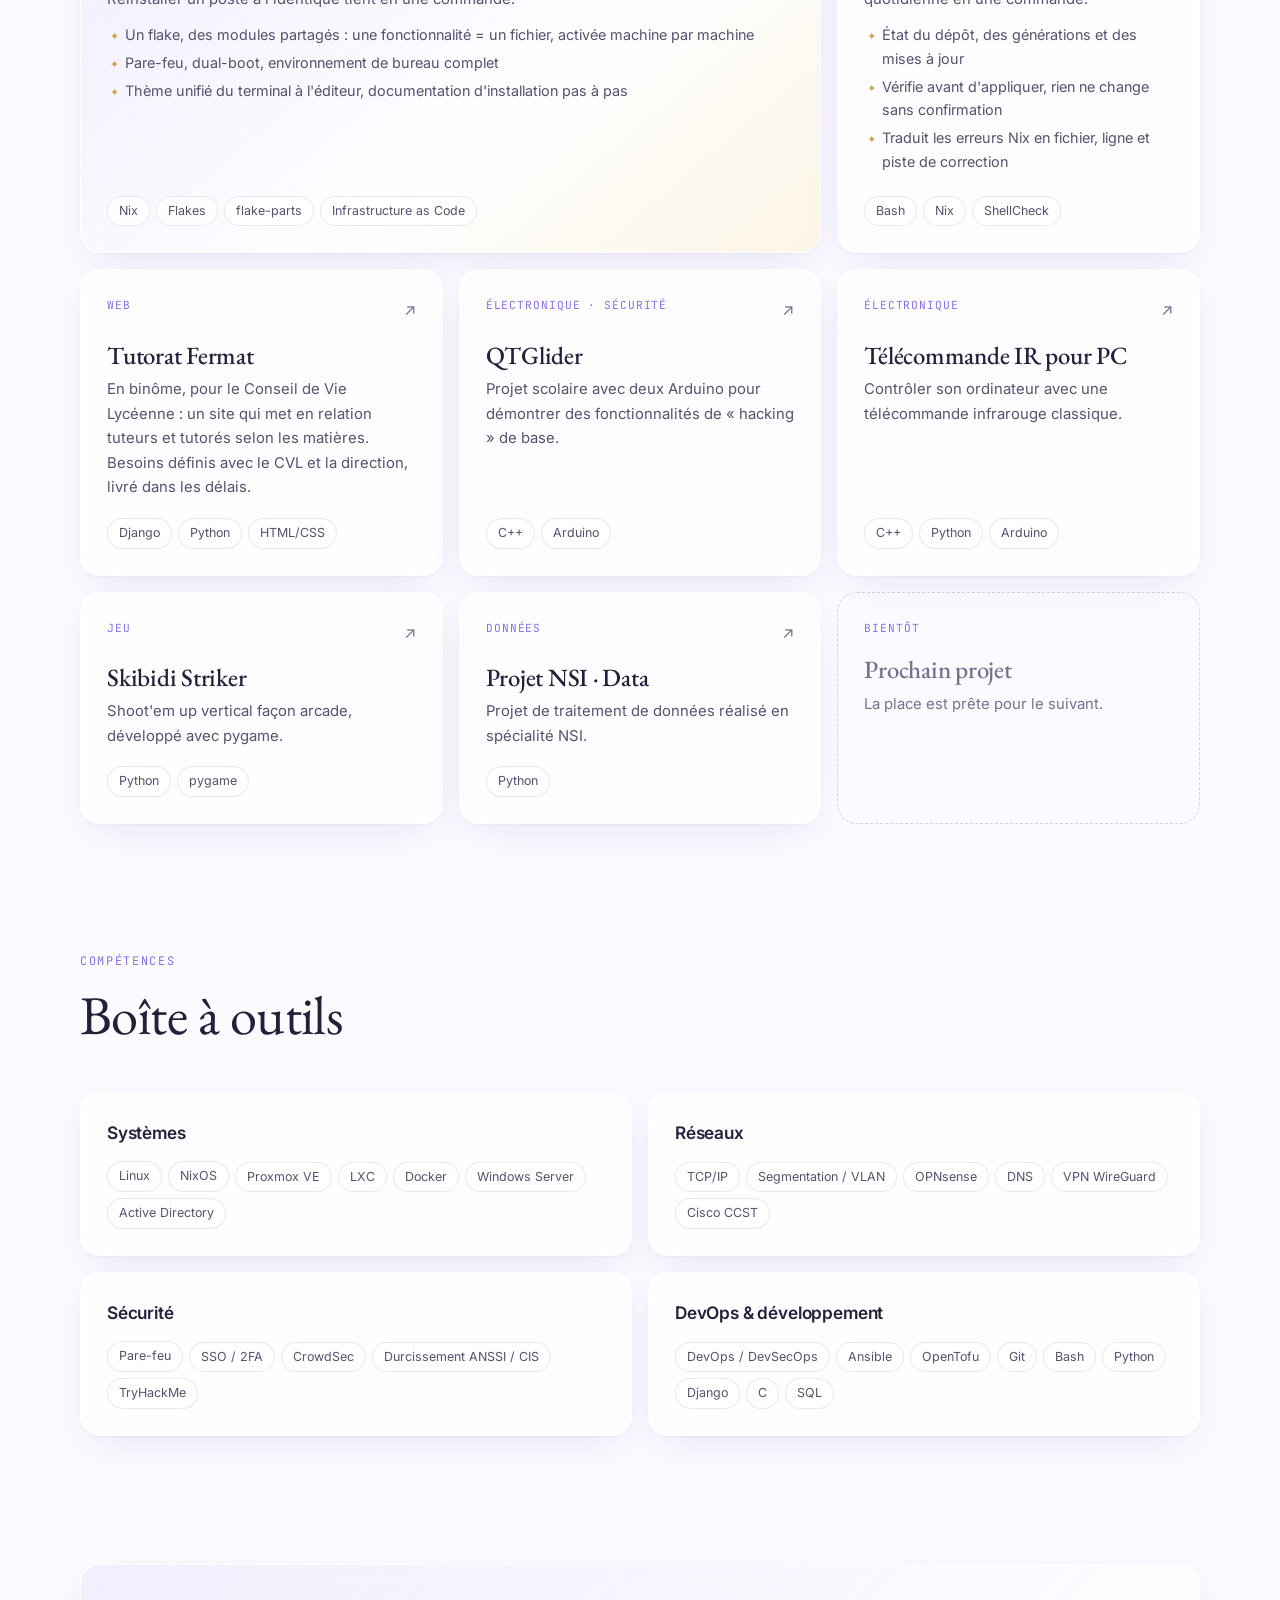
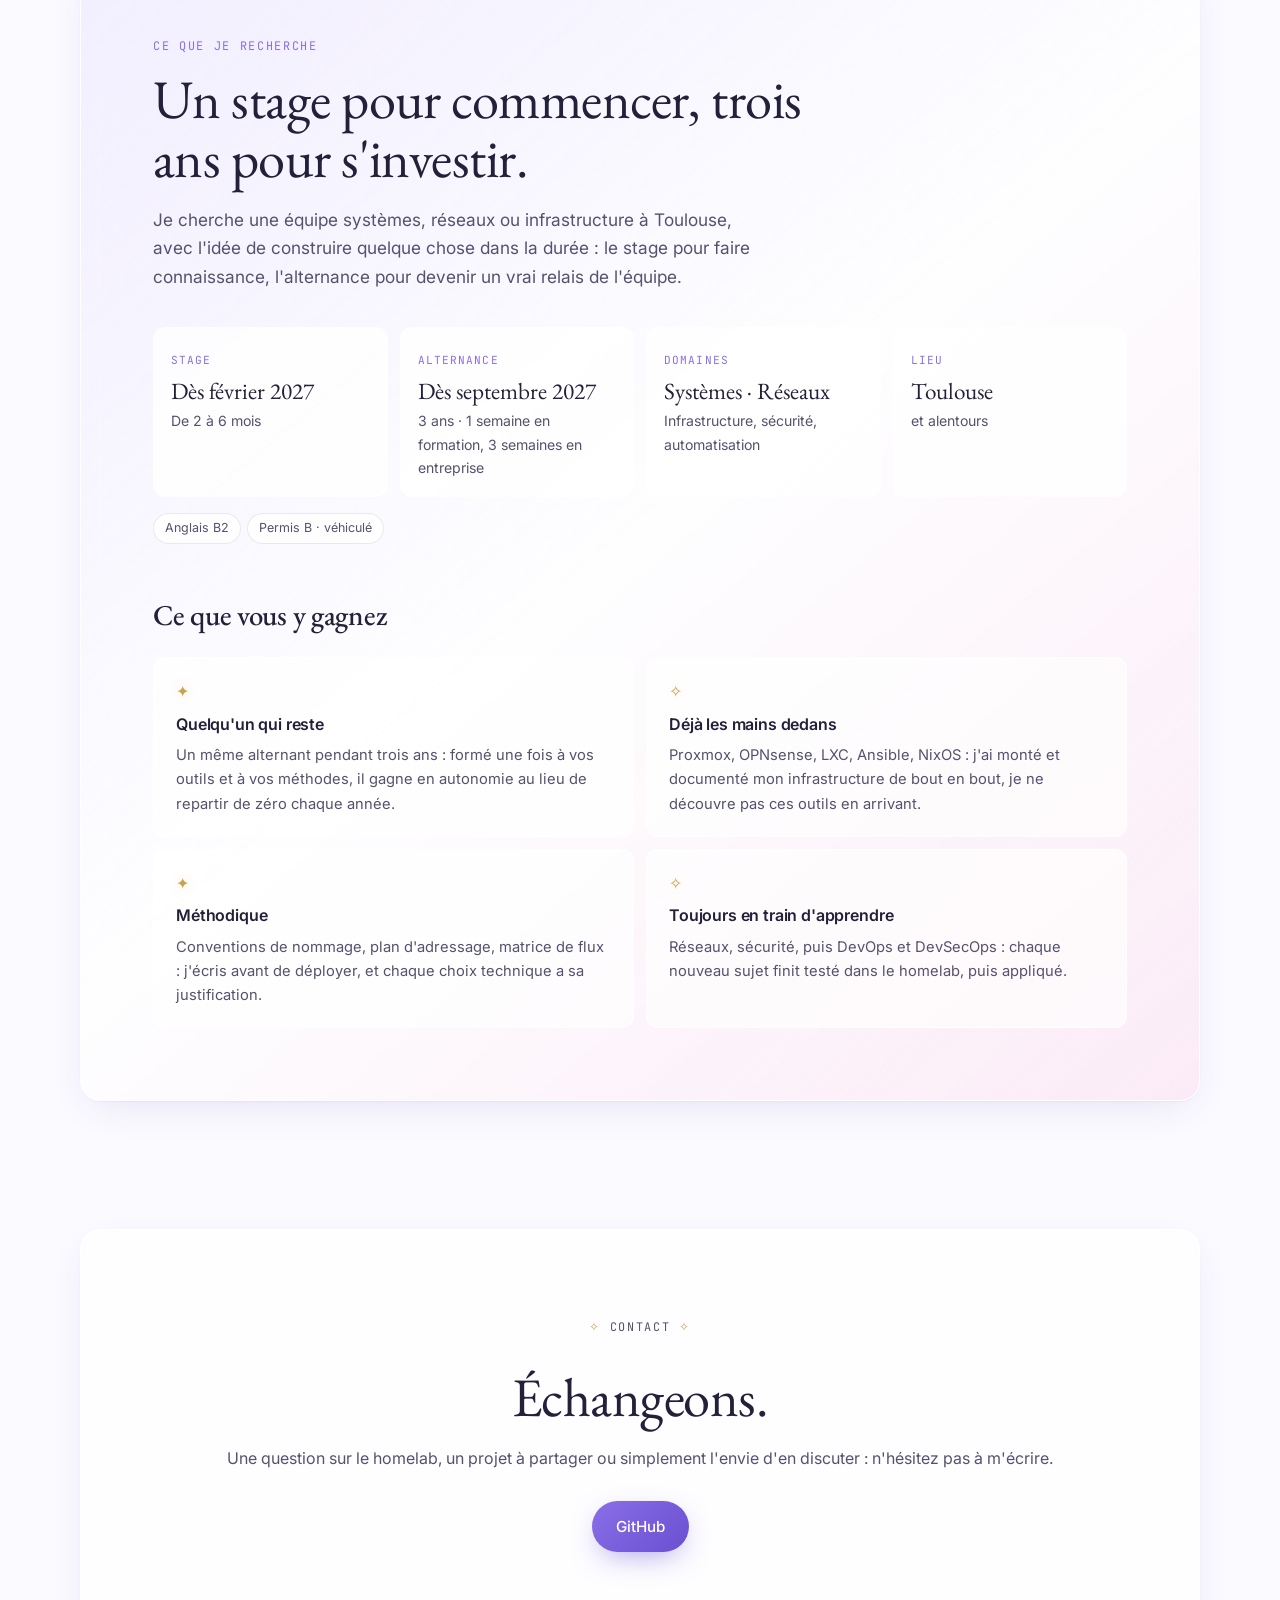
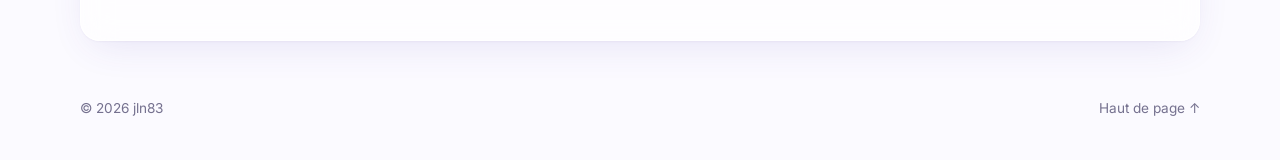
==== commit ad7144a2: "update" ====
--- a/index.html
+++ b/index.html
@@ -3,9 +3,9 @@
 <head>
   <meta charset="utf-8">
   <meta name="viewport" content="width=device-width, initial-scale=1">
-  <title>Julian P · Systèmes & Réseaux</title>
-  <meta name="description" content="Portfolio de Julian P, étudiant administrateur systèmes, réseaux et bases de données. Homelab Proxmox / OPNsense, sécurité et supervision.">
-  <meta property="og:title" content="Julian P · Systèmes & Réseaux">
+  <title>Portfolio · Systèmes & Réseaux</title>
+  <meta name="description" content="Portfolio d'un étudiant administrateur systèmes, réseaux et bases de données. Homelab Proxmox / OPNsense, sécurité et supervision.">
+  <meta property="og:title" content="Portfolio · Systèmes & Réseaux">
   <meta property="og:description" content="Homelab Proxmox / OPNsense, segmentation, SSO, cyberdéfense et supervision.">
   <meta name="theme-color" content="#fbfaff">
   <link rel="icon" href="assets/favicon.svg" type="image/svg+xml">
@@ -24,7 +24,7 @@
   </div>
 
   <header class="nav" id="top">
-    <a class="nav__brand" href="#top"><span class="nav__star" aria-hidden="true">✦</span><span class="nav__sign">Julian P</span></a>
+    <a class="nav__brand" href="#top"><span class="nav__star" aria-hidden="true">✦</span><span class="nav__sign">jln83</span></a>
     <button class="nav__toggle" aria-label="Ouvrir le menu" aria-expanded="false" aria-controls="nav-links">
       <span></span><span></span>
     </button>
@@ -123,31 +123,23 @@
           <div class="zone zone--home">
             <div class="zone__head">
               <strong>MAISON</strong>
-              <code>vmbr0 · WAN du labo</code>
             </div>
             <div class="arch__home">
               <div class="node node--soft">
-                <span class="node__tag">Accès Internet</span>
-                <strong>Box FAI</strong>
+                <span class="node__tag">Accès</span>
+                <strong>Internet</strong>
               </div>
               <div class="node node--soft">
                 <span class="node__tag">Hyperviseur</span>
                 <strong>Proxmox VE</strong>
-                <span class="node__sub">héberge tout le labo</span>
-              </div>
-              <div class="node node--soft">
-                <span class="node__tag">Accès distant</span>
-                <strong>Raspberry Pi</strong>
-                <span class="node__sub">VPN WireGuard</span>
               </div>
             </div>
           </div>
           <div class="arch__link" aria-hidden="true"></div>
           <div class="arch__row">
             <div class="node node--accent">
-              <span class="node__tag">VM 500 · FW-01</span>
+              <span class="node__tag">Pare-feu</span>
               <strong>OPNsense</strong>
-              <span class="node__sub">pare-feu · routage · NAT</span>
             </div>
           </div>
           <div class="arch__split" aria-hidden="true"><span></span><span></span></div>
@@ -155,23 +147,17 @@
             <div class="zone zone--prod">
               <div class="zone__head">
                 <strong>PROD</strong>
-                <code>vmbr100</code>
               </div>
               <div class="zone__groups">
-                <div><span>Identité & accès</span><p>DNS · LDAP · Authelia · Traefik</p></div>
-                <div><span>Sécurité</span><p>CrowdSec · WireGuard</p></div>
-                <div><span>Supervision</span><p>Prometheus · Grafana · Loki · Kuma</p></div>
-                <div><span>DevOps & sauvegarde</span><p>Gitea · Ansible · OpenTofu · PBS</p></div>
+                <div><span>Services</span><p>Identité, sécurité, supervision, sauvegarde</p></div>
               </div>
             </div>
             <div class="zone zone--lab">
               <div class="zone__head">
                 <strong>LABO</strong>
-                <code>vmbr200</code>
               </div>
               <div class="zone__groups">
-                <div><span>Expérimentation</span><p>Serveurs et applications de test, jetables</p></div>
-                <div><span>Vers PROD</span><p>Accès limité, flux par flux</p></div>
+                <div><span>Tests</span><p>Machines jetables, isolées de PROD</p></div>
               </div>
             </div>
           </div>
@@ -337,9 +323,6 @@
     <!-- ============ À PROPOS ============ -->
     <section class="section" id="about">
       <div class="about reveal">
-        <div class="about__portrait">
-          <img src="assets/photo.jpg" alt="">
-        </div>
         <div class="about__text">
           <p class="eyebrow">À propos</p>
           <h2>Comprendre avant de configurer.</h2>
@@ -564,15 +547,14 @@
         <h2>Échangeons.</h2>
         <p>Une question sur le homelab, un projet à partager ou simplement l'envie d'en discuter : n'hésitez pas à m'écrire.</p>
         <div class="contact__links">
-          <a class="btn btn--primary" href="https://www.linkedin.com/in/julianpiton/" target="_blank" rel="noopener">LinkedIn</a>
-          <a class="btn btn--ghost" href="https://github.com/jln83" target="_blank" rel="noopener">GitHub</a>
+          <a class="btn btn--primary" href="https://github.com/jln83" target="_blank" rel="noopener">GitHub</a>
         </div>
       </div>
     </section>
   </main>
 
   <footer class="footer">
-    <p>© <span id="year">2026</span> Julian P</p>
+    <p>© <span id="year">2026</span> jln83</p>
     <a href="#top">Haut de page ↑</a>
   </footer>
 
--- a/assets/style.css
+++ b/assets/style.css
@@ -1,5 +1,5 @@
 /* ==========================================================
-   Portfolio · Julian P
+   Portfolio
    DA : blanc, vaporeux, lumineux. Couleurs dans :root.
    ========================================================== */
 
@@ -321,7 +321,7 @@
 }
 .node--accent .node__tag { color: var(--accent); }
 .zone--home { width: 100%; background: rgba(255, 255, 255, 0.55); border-style: dashed; border-color: var(--line-strong); }
-.arch__home { display: grid; grid-template-columns: repeat(3, 1fr); gap: 10px; }
+.arch__home { display: grid; grid-template-columns: repeat(2, 1fr); gap: 10px; }
 .arch__home .node { min-width: 0; }
 
 .arch__zones { display: grid; grid-template-columns: 1.6fr 1fr; gap: 20px; width: 100%; }
@@ -332,7 +332,6 @@
 .zone__head strong { font-family: var(--mono); letter-spacing: 0.12em; font-size: 0.85rem; }
 .zone__head code { color: var(--ink-mute); }
 .zone__groups { display: grid; grid-template-columns: repeat(auto-fit, minmax(200px, 1fr)); gap: 10px; }
-.zone--prod .zone__groups { grid-template-columns: repeat(2, 1fr); }
 .zone__groups div { background: rgba(255, 255, 255, 0.85); border-radius: 10px; padding: 12px 14px; }
 .zone__groups span { display: block; font-size: 0.74rem; color: var(--ink-mute); text-transform: uppercase; letter-spacing: 0.06em; }
 .zone__groups p { margin: 2px 0 0; font-size: 0.9rem; }
@@ -427,15 +426,7 @@
 .specs dd { margin: 0; }
 
 /* ---------- À propos ---------- */
-.about { display: grid; grid-template-columns: 160px 1fr; gap: clamp(28px, 5vw, 64px); align-items: center; padding: clamp(28px, 5vw, 56px); }
-.about__portrait {
-  aspect-ratio: 1; border-radius: 50%;
-  background: radial-gradient(circle at 30% 25%, #fff, var(--accent-wash) 45%, var(--sky));
-  display: grid; place-items: center; overflow: hidden;
-  box-shadow: inset 0 0 0 8px rgba(255, 255, 255, 0.7), 0 20px 50px -20px rgba(91, 75, 209, 0.4);
-}
-.about__portrait span { font-family: var(--serif); font-size: 4rem; font-style: italic; color: var(--accent-deep); }
-.about__portrait img { width: 100%; height: 100%; object-fit: cover; }
+.about { display: grid; grid-template-columns: 1fr; gap: clamp(28px, 5vw, 64px); align-items: center; padding: clamp(28px, 5vw, 56px); }
 .about__text p { color: var(--ink-soft); margin: 0 0 14px; max-width: 620px; }
 
 /* ---------- Parcours ---------- */
@@ -559,12 +550,10 @@
   .nav__brand { gap: 12px; }
   .tech__role { display: none; }
   .arch__home { grid-template-columns: 1fr; }
-  .zone--prod .zone__groups { grid-template-columns: 1fr; }
   .tabs { display: flex; flex-wrap: nowrap; overflow-x: auto; border-radius: 16px; scrollbar-width: none; max-width: 100%; }
   .tabs::-webkit-scrollbar { display: none; }
   .tabs button { flex: none; white-space: nowrap; }
   .about { grid-template-columns: 1fr; text-align: left; }
-  .about__portrait { width: 140px; }
   .phase--current .phase__body { margin-top: -6px; }
 }
 
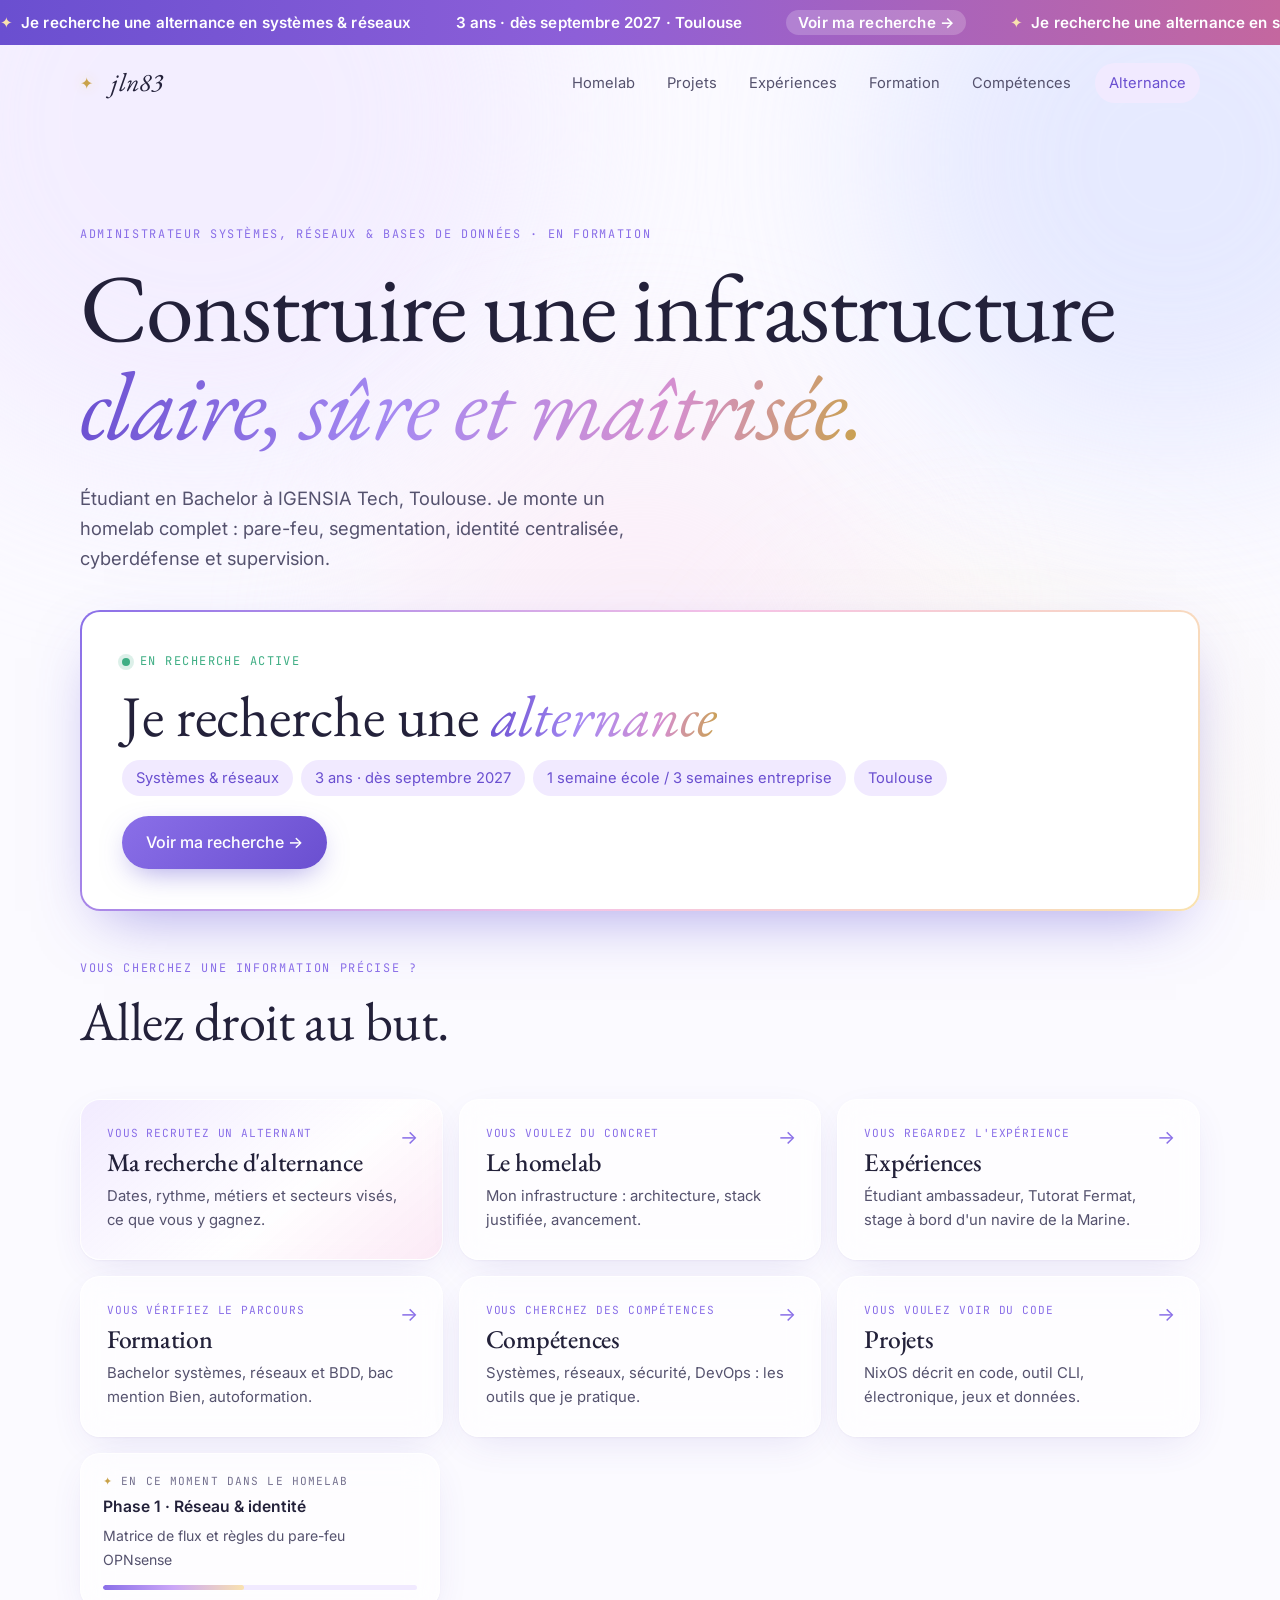
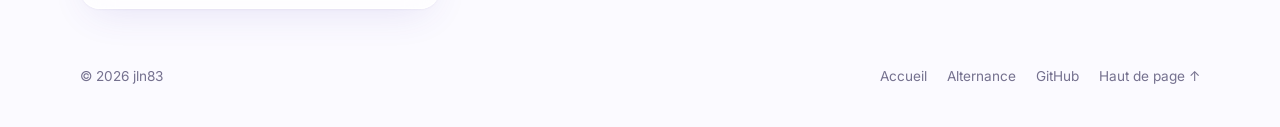
==== commit be418cf8: "update" ====
--- a/index.html
+++ b/index.html
@@ -4,14 +4,14 @@
   <meta charset="utf-8">
   <meta name="viewport" content="width=device-width, initial-scale=1">
   <title>Portfolio · Systèmes & Réseaux</title>
-  <meta name="description" content="Portfolio d'un étudiant administrateur systèmes, réseaux et bases de données. Homelab Proxmox / OPNsense, sécurité et supervision.">
+  <meta name="description" content="Étudiant administrateur systèmes et réseaux, en recherche d'alternance à Toulouse dès septembre 2027. Homelab Proxmox / OPNsense, sécurité et supervision.">
   <meta property="og:title" content="Portfolio · Systèmes & Réseaux">
-  <meta property="og:description" content="Homelab Proxmox / OPNsense, segmentation, SSO, cyberdéfense et supervision.">
+  <meta property="og:description" content="Étudiant administrateur systèmes et réseaux, en recherche d'alternance à Toulouse dès septembre 2027. Homelab Proxmox / OPNsense, sécurité et supervision.">
   <meta name="theme-color" content="#fbfaff">
   <link rel="icon" href="assets/favicon.svg" type="image/svg+xml">
   <link rel="preconnect" href="https://fonts.googleapis.com">
   <link rel="preconnect" href="https://fonts.gstatic.com" crossorigin>
-  <link href="https://fonts.googleapis.com/css2?family=EB+Garamond:ital,wght@0,400;0,500;1,400&family=Inter:wght@300;400;500;600&family=JetBrains+Mono:wght@400;500&display=swap" rel="stylesheet">
+  <link href="https://fonts.googleapis.com/css2?family=EB+Garamond:ital,wght@0,400;0,500;1,400&family=Inter:wght@300;400;500;600;700&family=JetBrains+Mono:wght@400;500&display=swap" rel="stylesheet">
   <link rel="stylesheet" href="assets/style.css">
 </head>
 <body>
@@ -23,539 +23,133 @@
     <span class="aura__blob aura__blob--4"></span>
   </div>
 
-  <header class="nav" id="top">
-    <a class="nav__brand" href="#top"><span class="nav__star" aria-hidden="true">✦</span><span class="nav__sign">jln83</span></a>
-    <button class="nav__toggle" aria-label="Ouvrir le menu" aria-expanded="false" aria-controls="nav-links">
-      <span></span><span></span>
-    </button>
-    <nav class="nav__links" id="nav-links">
-      <a href="#homelab">Homelab</a>
-      <a href="#about">À propos</a>
-      <a href="#path">Parcours</a>
-      <a href="#projects">Projets</a>
-      <a href="#skills">Compétences</a>
-      <a href="#looking">Recherche</a>
-      <a class="nav__cta" href="#contact">Contact</a>
-    </nav>
-  </header>
+  <div class="top" id="top">
+    <!-- Bandeau défilant : recherche d'alternance -->
+    <a class="ticker" href="alternance.html" aria-label="Je recherche une alternance en systèmes et réseaux, 3 ans dès septembre 2027 à Toulouse : voir ma recherche">
+      <div class="ticker__track" aria-hidden="true">
+        <div class="ticker__group">
+          <span><b>✦</b> Je recherche une alternance en systèmes &amp; réseaux</span>
+          <span>3 ans · dès septembre 2027 · Toulouse</span>
+          <span class="ticker__cta">Voir ma recherche →</span>
+          <span><b>✦</b> Je recherche une alternance en systèmes &amp; réseaux</span>
+          <span>3 ans · dès septembre 2027 · Toulouse</span>
+          <span class="ticker__cta">Voir ma recherche →</span>
+        </div>
+        <div class="ticker__group">
+          <span><b>✦</b> Je recherche une alternance en systèmes &amp; réseaux</span>
+          <span>3 ans · dès septembre 2027 · Toulouse</span>
+          <span class="ticker__cta">Voir ma recherche →</span>
+          <span><b>✦</b> Je recherche une alternance en systèmes &amp; réseaux</span>
+          <span>3 ans · dès septembre 2027 · Toulouse</span>
+          <span class="ticker__cta">Voir ma recherche →</span>
+        </div>
+      </div>
+    </a>
+
+    <header class="nav">
+      <a class="nav__brand" href="index.html"><span class="nav__star" aria-hidden="true">✦</span><span class="nav__sign">jln83</span></a>
+      <button class="nav__toggle" aria-label="Ouvrir le menu" aria-expanded="false" aria-controls="nav-links">
+        <span></span><span></span>
+      </button>
+      <nav class="nav__links" id="nav-links">
+      <a href="homelab.html">Homelab</a>
+      <a href="projets.html">Projets</a>
+      <a href="experiences.html">Expériences</a>
+      <a href="formation.html">Formation</a>
+      <a href="competences.html">Compétences</a>
+        <a class="nav__cta" href="alternance.html">Alternance</a>
+      </nav>
+    </header>
+  </div>
 
   <main>
-    <!-- ============ HERO ============ -->
-    <section class="hero">
-      <p class="eyebrow reveal">Administrateur systèmes, réseaux & bases de données · en formation</p>
+    <section class="hero hero--home">
+      <p class="eyebrow reveal">Administrateur systèmes, réseaux &amp; bases de données · en formation</p>
       <h1 class="hero__title reveal">
         Construire une infrastructure<br>
         <em>claire, sûre et maîtrisée.</em>
       </h1>
       <p class="hero__lead reveal">
-        Étudiant en Bachelor à IGENSIA Tech, Toulouse. Je conçois et monte un homelab
-        complet : pare-feu, segmentation, identité centralisée, cyberdéfense et supervision.
+        Étudiant en Bachelor à IGENSIA Tech, Toulouse. Je monte un homelab complet :
+        pare-feu, segmentation, identité centralisée, cyberdéfense et supervision.
       </p>
-      <div class="hero__actions reveal">
-        <a class="btn btn--primary" href="#homelab">Découvrir le homelab</a>
-        <a class="btn btn--ghost" href="#looking">Ce que je recherche</a>
+
+      <!-- Encart principal : la recherche d'alternance -->
+      <a class="spotlight reveal" href="alternance.html">
+        <span class="spotlight__status"><span class="dot dot--live"></span>En recherche active</span>
+        <strong class="spotlight__title">Je recherche une <em>alternance</em></strong>
+        <span class="spotlight__meta">
+          <span>Systèmes &amp; réseaux</span>
+          <span>3 ans · dès septembre 2027</span>
+          <span>1 semaine école / 3 semaines entreprise</span>
+          <span>Toulouse</span>
+        </span>
+        <span class="spotlight__cta">Voir ma recherche <span aria-hidden="true">→</span></span>
+      </a>
+    </section>
+
+    <!-- Aiguillage : chaque besoin mène directement à sa page -->
+    <section class="section section--tight" id="guide">
+      <div class="section__head reveal">
+        <p class="eyebrow">Vous cherchez une information précise ?</p>
+        <h2>Allez droit au but.</h2>
       </div>
-      <ul class="hero__meta reveal">
-        <li><span class="dot dot--live"></span>Stage dès février 2027 · alternance dès septembre 2027</li>
-        <li>Toulouse</li>
-        <li>Systèmes · Réseaux · Infra IT</li>
-      </ul>
-      <a class="now reveal" href="#homelab">
+      <div class="router">
+        <a class="route route--accent reveal" href="alternance.html">
+          <span class="route__q">Vous recrutez un alternant</span>
+          <h3>Ma recherche d'alternance</h3>
+          <p>Dates, rythme, métiers et secteurs visés, ce que vous y gagnez.</p>
+          <span class="route__go" aria-hidden="true">→</span>
+        </a>
+        <a class="route reveal" href="homelab.html">
+          <span class="route__q">Vous voulez du concret</span>
+          <h3>Le homelab</h3>
+          <p>Mon infrastructure : architecture, stack justifiée, avancement.</p>
+          <span class="route__go" aria-hidden="true">→</span>
+        </a>
+        <a class="route reveal" href="experiences.html">
+          <span class="route__q">Vous regardez l'expérience</span>
+          <h3>Expériences</h3>
+          <p>Étudiant ambassadeur, Tutorat Fermat, stage à bord d'un navire de la Marine.</p>
+          <span class="route__go" aria-hidden="true">→</span>
+        </a>
+        <a class="route reveal" href="formation.html">
+          <span class="route__q">Vous vérifiez le parcours</span>
+          <h3>Formation</h3>
+          <p>Bachelor systèmes, réseaux et BDD, bac mention Bien, autoformation.</p>
+          <span class="route__go" aria-hidden="true">→</span>
+        </a>
+        <a class="route reveal" href="competences.html">
+          <span class="route__q">Vous cherchez des compétences</span>
+          <h3>Compétences</h3>
+          <p>Systèmes, réseaux, sécurité, DevOps : les outils que je pratique.</p>
+          <span class="route__go" aria-hidden="true">→</span>
+        </a>
+        <a class="route reveal" href="projets.html">
+          <span class="route__q">Vous voulez voir du code</span>
+          <h3>Projets</h3>
+          <p>NixOS décrit en code, outil CLI, électronique, jeux et données.</p>
+          <span class="route__go" aria-hidden="true">→</span>
+        </a>
+      </div>
+
+      <a class="now reveal" href="homelab.html#roadmap">
         <span class="now__label"><span class="sparkle">✦</span> En ce moment dans le homelab</span>
-        <strong>Phase 1 · Réseau & identité</strong>
+        <strong>Phase 1 · Réseau &amp; identité</strong>
         <span class="now__task">Matrice de flux et règles du pare-feu OPNsense</span>
         <span class="now__bar" aria-hidden="true"><span style="width: 45%"></span></span>
       </a>
-    </section>
-
-    <!-- ============ HOMELAB ============ -->
-    <section class="section" id="homelab">
-      <div class="section__head reveal">
-        <p class="eyebrow">Projet principal</p>
-        <h2>Le homelab</h2>
-        <p class="section__intro">
-          Une infrastructure personnelle pensée comme un petit SI d'entreprise : une seule machine,
-          un hyperviseur, et des services isolés par zone. L'objectif : apprendre en construisant,
-          et documenter chaque choix.
-        </p>
-      </div>
-
-      <!-- Chiffres clés -->
-      <div class="stats reveal">
-        <div class="stat"><span class="stat__value">1</span><span class="stat__label">hôte Proxmox VE</span></div>
-        <div class="stat"><span class="stat__value">2</span><span class="stat__label">zones réseau isolées</span></div>
-        <div class="stat"><span class="stat__value">15+</span><span class="stat__label">services prévus</span></div>
-        <div class="stat"><span class="stat__value">4</span><span class="stat__label">phases de déploiement</span></div>
-      </div>
-
-      <!-- Principes -->
-      <div class="principles">
-        <article class="card reveal">
-          <span class="card__icon" aria-hidden="true">✦</span>
-          <h3>Segmenter</h3>
-          <p>Chaque zone a ses règles. Un service compromis ne peut pas rebondir librement vers le reste.</p>
-        </article>
-        <article class="card reveal">
-          <span class="card__icon" aria-hidden="true">✧</span>
-          <h3>Centraliser l'accès</h3>
-          <p>Un seul point d'entrée (Traefik), une seule identité (LLDAP), une authentification forte (Authelia + 2FA).</p>
-        </article>
-        <article class="card reveal">
-          <span class="card__icon" aria-hidden="true">✦</span>
-          <h3>Rester léger</h3>
-          <p>Une seule VM (OPNsense), tout le reste en conteneurs LXC : chaque choix tient compte d'un CPU à 4 cœurs.</p>
-        </article>
-        <article class="card reveal">
-          <span class="card__icon" aria-hidden="true">✧</span>
-          <h3>Tout décrire en code</h3>
-          <p>Durcissement via Ansible, infrastructure en OpenTofu, le tout versionné dans Gitea.</p>
-        </article>
-      </div>
-
-      <!-- Architecture -->
-      <div class="block reveal">
-        <div class="block__head">
-          <h3>Architecture réseau</h3>
-          <p>OPNsense est le point de passage obligé entre le réseau de la maison et les zones du labo.</p>
-        </div>
-
-        <div class="arch">
-          <div class="zone zone--home">
-            <div class="zone__head">
-              <strong>MAISON</strong>
-            </div>
-            <div class="arch__home">
-              <div class="node node--soft">
-                <span class="node__tag">Accès</span>
-                <strong>Internet</strong>
-              </div>
-              <div class="node node--soft">
-                <span class="node__tag">Hyperviseur</span>
-                <strong>Proxmox VE</strong>
-              </div>
-            </div>
-          </div>
-          <div class="arch__link" aria-hidden="true"></div>
-          <div class="arch__row">
-            <div class="node node--accent">
-              <span class="node__tag">Pare-feu</span>
-              <strong>OPNsense</strong>
-            </div>
-          </div>
-          <div class="arch__split" aria-hidden="true"><span></span><span></span></div>
-          <div class="arch__zones">
-            <div class="zone zone--prod">
-              <div class="zone__head">
-                <strong>PROD</strong>
-              </div>
-              <div class="zone__groups">
-                <div><span>Services</span><p>Identité, sécurité, supervision, sauvegarde</p></div>
-              </div>
-            </div>
-            <div class="zone zone--lab">
-              <div class="zone__head">
-                <strong>LABO</strong>
-              </div>
-              <div class="zone__groups">
-                <div><span>Tests</span><p>Machines jetables, isolées de PROD</p></div>
-              </div>
-            </div>
-          </div>
-        </div>
-
-        <p class="note">
-          Les flux autorisés entre zones sont définis dans une <strong>matrice de flux</strong> :
-          tout ce qui n'est pas explicitement autorisé est bloqué.
-        </p>
-      </div>
-
-      <!-- Stack -->
-      <div class="block reveal">
-        <div class="block__head">
-          <h3>La stack, et pourquoi ces choix</h3>
-          <p>Chaque brique a été comparée à ses alternatives. Cliquez pour voir le raisonnement.</p>
-        </div>
-
-        <div class="tabs" role="tablist" aria-label="Domaines de la stack">
-          <button role="tab" aria-selected="true" aria-controls="tab-net" id="t-net">Réseau & identité</button>
-          <button role="tab" aria-selected="false" aria-controls="tab-sec" id="t-sec" tabindex="-1">Cyberdéfense</button>
-          <button role="tab" aria-selected="false" aria-controls="tab-obs" id="t-obs" tabindex="-1">Supervision & DevOps</button>
-        </div>
-
-        <div class="tabpanel" role="tabpanel" id="tab-net" aria-labelledby="t-net">
-          <details class="tech"><summary><span class="tech__name">Proxmox VE</span><span class="tech__role">Hyperviseur</span></summary>
-            <p>Hyperviseur bare-metal gratuit qui gère à la fois VM et LXC. VM là où un noyau isolé est nécessaire, LXC partout ailleurs pour économiser CPU et RAM. <em>Plutôt qu'ESXi</em> (payant, VM seulement) ou Docker seul (pas d'isolation noyau).</p>
-          </details>
-          <details class="tech"><summary><span class="tech__name">OPNsense</span><span class="tech__role">Pare-feu / routeur</span></summary>
-            <p>Basé sur FreeBSD et pf. Il décide qui parle à qui entre les zones. <em>Plutôt que pfSense</em> : gouvernance plus ouverte, interface moderne, mises à jour plus fréquentes.</p>
-          </details>
-          <details class="tech"><summary><span class="tech__name">Traefik</span><span class="tech__role">Reverse proxy</span></summary>
-            <p>Point d'entrée HTTPS unique, termine le TLS et route par nom de domaine. Aucun service n'est joignable sans passer par lui. <em>Plutôt que Nginx ou Caddy</em> : découverte dynamique et middleware forwardAuth indispensable pour Authelia.</p>
-          </details>
-          <details class="tech"><summary><span class="tech__name">Technitium</span><span class="tech__role">DNS interne</span></summary>
-            <p>Noms internes pour chaque service (indispensable au routage Traefik et aux certificats), blocage de domaines, et résolution chiffrée vers l'extérieur.</p>
-          </details>
-          <details class="tech"><summary><span class="tech__name">WireGuard</span><span class="tech__role">VPN d'administration</span></summary>
-            <p>Cryptographie moderne (Curve25519), code minimal donc surface d'attaque réduite. Même à distance, on arrive dans un segment soumis aux règles du pare-feu.</p>
-          </details>
-          <details class="tech"><summary><span class="tech__name">Authelia</span><span class="tech__role">SSO · 2FA</span></summary>
-            <p>Portail d'authentification devant chaque service, TOTP et WebAuthn. <em>Plutôt que Keycloak</em> : un binaire léger, pensé pour accompagner un reverse proxy.</p>
-          </details>
-          <details class="tech"><summary><span class="tech__name">LLDAP</span><span class="tech__role">Annuaire</span></summary>
-            <p>Comptes et groupes centralisés, interrogés par Authelia. <em>Plutôt qu'OpenLDAP</em> : même protocole, mais une administration simple et une empreinte minimale.</p>
-          </details>
-        </div>
-
-        <div class="tabpanel" role="tabpanel" id="tab-sec" aria-labelledby="t-sec" hidden>
-          <details class="tech"><summary><span class="tech__name">CrowdSec</span><span class="tech__role">Détection · blocage</span></summary>
-            <p>L'agent analyse les logs de Traefik et OPNsense ; les bouncers appliquent le blocage au niveau HTTP et au niveau réseau. <em>Plutôt que Fail2ban</em> : réputation IP partagée et architecture multi-couches.</p>
-          </details>
-          <details class="tech"><summary><span class="tech__name">Suricata</span><span class="tech__role">IDS / IPS</span></summary>
-            <p>Sur OPNsense : d'abord en mode détection pour comprendre le trafic, puis en blocage.</p>
-          </details>
-          <details class="tech"><summary><span class="tech__name">Ansible</span><span class="tech__role">Durcissement ANSSI / CIS</span></summary>
-            <p>Playbooks idempotents : SSH par clé, mises à jour automatiques, pare-feu local. Le même niveau de sécurité sur chaque hôte, réapplicable à tout moment, testé sur un LXC avant d'être généralisé.</p>
-          </details>
-          <details class="tech"><summary><span class="tech__name">Proxmox Backup Server</span><span class="tech__role">Sauvegardes</span></summary>
-            <p>Sauvegardes incrémentales dédupliquées, avec vérification d'intégrité et vrais tests de restauration. Un snapshot protège d'une erreur, pas d'une panne de disque.</p>
-          </details>
-        </div>
-
-        <div class="tabpanel" role="tabpanel" id="tab-obs" aria-labelledby="t-obs" hidden>
-          <details class="tech"><summary><span class="tech__name">Prometheus + Grafana</span><span class="tech__role">Métriques</span></summary>
-            <p>Collecte par scraping via node_exporter, visualisation dans Grafana. Standard de fait, PromQL puissant.</p>
-          </details>
-          <details class="tech"><summary><span class="tech__name">Loki</span><span class="tech__role">Logs</span></summary>
-            <p>Agrégation centralisée, indexée uniquement sur les labels, rétention courte. <em>Plutôt qu'ELK</em> : bien trop gourmand pour ce matériel.</p>
-          </details>
-          <details class="tech"><summary><span class="tech__name">Uptime Kuma</span><span class="tech__role">Disponibilité</span></summary>
-            <p>Vérifie que chaque service répond vraiment (HTTP, certificat, DNS) avec notifications. Complémentaire de Prometheus : un service peut être sain en interne et injoignable.</p>
-          </details>
-          <details class="tech"><summary><span class="tech__name">Gitea</span><span class="tech__role">Git auto-hébergé</span></summary>
-            <p>Versionne playbooks et configurations. <em>Plutôt que GitLab</em> : quelques centaines de Mo de RAM au lieu de plusieurs Go.</p>
-          </details>
-          <details class="tech"><summary><span class="tech__name">OpenTofu</span><span class="tech__role">Infrastructure as Code</span></summary>
-            <p>Décrit VM, LXC et réseaux Proxmox en code. Fork libre (MPL 2.0) de Terraform après son changement de licence.</p>
-          </details>
-        </div>
-      </div>
-
-      <!-- Roadmap -->
-      <div class="block reveal">
-        <div class="block__head">
-          <h3>Feuille de route</h3>
-          <p>Un ordre pensé pour que chaque étape repose sur la précédente.</p>
-        </div>
-        <ol class="roadmap">
-          <li class="phase phase--done">
-            <div class="phase__marker"></div>
-            <div class="phase__body">
-              <span class="phase__status">Terminé</span>
-              <h4>Phase 0 · Socle</h4>
-              <p>Installation de Proxmox VE, dépôts, prise en main des LXC.</p>
-            </div>
-          </li>
-          <li class="phase phase--current">
-            <div class="phase__marker"></div>
-            <div class="phase__body">
-              <span class="phase__status">En cours</span>
-              <h4>Phase 1 · Réseau & identité</h4>
-              <ul class="checklist">
-                <li class="is-done">Conventions Proxmox (IDs, ponts réseau)</li>
-                <li class="is-done">Plan d'adressage PROD / LABO</li>
-                <li class="is-done">VM OPNsense installée</li>
-                <li class="is-doing">Matrice de flux et règles de pare-feu</li>
-                <li>DNS interne · Traefik · WireGuard</li>
-                <li>LLDAP puis Authelia avec 2FA</li>
-              </ul>
-            </div>
-          </li>
-          <li class="phase">
-            <div class="phase__marker"></div>
-            <div class="phase__body">
-              <span class="phase__status">À venir</span>
-              <h4>Phase 2 · Cyberdéfense</h4>
-              <p>Suricata, CrowdSec et ses bouncers, durcissement Ansible, Proxmox Backup Server dès les premiers services critiques.</p>
-            </div>
-          </li>
-          <li class="phase">
-            <div class="phase__marker"></div>
-            <div class="phase__body">
-              <span class="phase__status">À venir</span>
-              <h4>Phase 3 · Supervision & DevOps</h4>
-              <p>Gitea, OpenTofu, Prometheus, Grafana, Loki, Uptime Kuma.</p>
-            </div>
-          </li>
-          <li class="phase">
-            <div class="phase__marker"></div>
-            <div class="phase__body">
-              <span class="phase__status">À venir</span>
-              <h4>Phase 4 · Consolidation</h4>
-              <p>Documentation complète, test de restauration, revue des règles de pare-feu.</p>
-            </div>
-          </li>
-        </ol>
-      </div>
-
-      <!-- Matériel & conventions -->
-      <div class="duo">
-        <div class="block block--compact reveal">
-          <h3>Matériel</h3>
-          <dl class="specs">
-            <div><dt>CPU</dt><dd>Intel Core i5-6600K · 4 cœurs</dd></div>
-            <div><dt>RAM</dt><dd>16 Go DDR4</dd></div>
-            <div><dt>Stockage</dt><dd>~340 Go</dd></div>
-            <div><dt>Annexe</dt><dd>Raspberry Pi (WireGuard)</dd></div>
-          </dl>
-        </div>
-        <div class="block block--compact reveal">
-          <h3>Conventions</h3>
-          <dl class="specs">
-            <div><dt>500–599</dt><dd>Machines PROD</dd></div>
-            <div><dt>600–699</dt><dd>Machines LABO</dd></div>
-            <div><dt>vmbr ≥ 100</dt><dd>Réseaux du homelab</dd></div>
-            <div><dt>Noms</dt><dd><code>RÔLE-NN</code> · ex. <code>FW-01</code>, <code>RPX-01</code></dd></div>
-          </dl>
-        </div>
-      </div>
-    </section>
-
-    <!-- ============ À PROPOS ============ -->
-    <section class="section" id="about">
-      <div class="about reveal">
-        <div class="about__text">
-          <p class="eyebrow">À propos</p>
-          <h2>Comprendre avant de configurer.</h2>
-          <p>
-            Je suis en deuxième année de Bachelor Administrateur Systèmes, Réseaux et Bases de Données
-            à IGENSIA Tech, à Toulouse. Ce qui m'attire, c'est l'infrastructure : comprendre comment
-            les briques s'assemblent, pourquoi un flux passe ou ne passe pas, et comment rendre
-            l'ensemble fiable et sûr.
-          </p>
-          <p>
-            En dehors des cours, je me suis formé à la sécurité sur TryHackMe, aux réseaux avec le
-            Cisco CCST, au langage C et aux conteneurs. Aujourd'hui, je me forme au DevOps et au
-            DevSecOps, notamment sur Coursera. Le homelab est l'endroit où tout cela se rejoint :
-            chaque notion apprise y devient quelque chose de concret.
-          </p>
-        </div>
-      </div>
-    </section>
-
-    <!-- ============ PARCOURS ============ -->
-    <section class="section" id="path">
-      <div class="section__head reveal">
-        <p class="eyebrow">Parcours</p>
-        <h2>D'où je viens</h2>
-      </div>
-      <ol class="path">
-        <li class="path__item reveal">
-          <span class="path__date">Oct. 2025 · aujourd'hui</span>
-          <div class="path__body">
-            <h3>Étudiant ambassadeur</h3>
-            <p class="path__where">IGENSIA Tech · Toulouse</p>
-            <p>Journées portes ouvertes et salons étudiants : j'accompagne les futurs étudiants dans leur choix d'orientation en partageant mon expérience de la formation.</p>
-          </div>
-        </li>
-        <li class="path__item reveal">
-          <span class="path__date">2025 · 2028</span>
-          <div class="path__body">
-            <h3>Bachelor Administrateur Systèmes, Réseaux et Bases de Données</h3>
-            <p class="path__where">IGENSIA Tech · Toulouse</p>
-            <p>Administration Linux et Windows, réseaux, bases de données, sécurité. Stage en 2027, puis trois ans d'alternance.</p>
-          </div>
-        </li>
-        <li class="path__item reveal">
-          <span class="path__date">2023 · 2025</span>
-          <div class="path__body">
-            <h3>Baccalauréat général, mention Bien</h3>
-            <p class="path__where">Lycée Pierre de Fermat · Toulouse</p>
-            <p>Spécialités NSI et Mathématiques, option Mathématiques expertes. Projet Tutorat Fermat mené en binôme pour le Conseil de Vie Lycéenne.</p>
-          </div>
-        </li>
-        <li class="path__item reveal">
-          <span class="path__date">Mars · avril 2022</span>
-          <div class="path__body">
-            <h3>Stage d'observation de 3<sup>e</sup> · 1 semaine</h3>
-            <p class="path__where">Marine Nationale · PHA Tonnerre, Toulon</p>
-            <p>Immersion à bord d'un porte-hélicoptères amphibie : les métiers de l'équipage, la discipline, et la coordination qu'exige la sécurité d'un navire.</p>
-          </div>
-        </li>
-      </ol>
-    </section>
-
-    <!-- ============ PROJETS ============ -->
-    <section class="section" id="projects">
-      <div class="section__head reveal">
-        <p class="eyebrow">Autres projets</p>
-        <h2>Ce que j'ai construit</h2>
-        <p class="section__intro">De mon poste de travail, entièrement décrit en code, au web et à l'électronique.</p>
-      </div>
-      <div class="projects">
-        <div class="project project--wide reveal">
-          <div class="project__top"><span class="project__kind">Système · NixOS</span><span class="project__private">Dépôt privé</span></div>
-          <h3>Nihil</h3>
-          <p>Mes deux machines, PC fixe et portable, décrites dans une seule configuration NixOS. Réinstaller un poste à l'identique tient en une commande.</p>
-          <ul class="project__points">
-            <li>Un flake, des modules partagés : une fonctionnalité = un fichier, activée machine par machine</li>
-            <li>Pare-feu, dual-boot, environnement de bureau complet</li>
-            <li>Thème unifié du terminal à l'éditeur, documentation d'installation pas à pas</li>
-          </ul>
-          <ul class="tags"><li>Nix</li><li>Flakes</li><li>flake-parts</li><li>Infrastructure as Code</li></ul>
-        </div>
-        <div class="project reveal">
-          <div class="project__top"><span class="project__kind">Outil CLI</span><span class="project__private">Dépôt privé</span></div>
-          <h3>Nohil</h3>
-          <p>La boîte à outils de Nihil : la routine quotidienne en une commande.</p>
-          <ul class="project__points">
-            <li>État du dépôt, des générations et des mises à jour</li>
-            <li>Vérifie avant d'appliquer, rien ne change sans confirmation</li>
-            <li>Traduit les erreurs Nix en fichier, ligne et piste de correction</li>
-          </ul>
-          <ul class="tags"><li>Bash</li><li>Nix</li><li>ShellCheck</li></ul>
-        </div>
-        <a class="project reveal" href="https://github.com/jln83/tutorat-fermat" target="_blank" rel="noopener">
-          <div class="project__top"><span class="project__kind">Web</span><span class="project__arrow">↗</span></div>
-          <h3>Tutorat Fermat</h3>
-          <p>En binôme, pour le Conseil de Vie Lycéenne : un site qui met en relation tuteurs et tutorés selon les matières. Besoins définis avec le CVL et la direction, livré dans les délais.</p>
-          <ul class="tags"><li>Django</li><li>Python</li><li>HTML/CSS</li></ul>
-        </a>
-        <a class="project reveal" href="https://github.com/jln83/QTGlider" target="_blank" rel="noopener">
-          <div class="project__top"><span class="project__kind">Électronique · Sécurité</span><span class="project__arrow">↗</span></div>
-          <h3>QTGlider</h3>
-          <p>Projet scolaire avec deux Arduino pour démontrer des fonctionnalités de « hacking » de base.</p>
-          <ul class="tags"><li>C++</li><li>Arduino</li></ul>
-        </a>
-        <a class="project reveal" href="https://github.com/jln83/Infrared-Remote_Control-Computer" target="_blank" rel="noopener">
-          <div class="project__top"><span class="project__kind">Électronique</span><span class="project__arrow">↗</span></div>
-          <h3>Télécommande IR pour PC</h3>
-          <p>Contrôler son ordinateur avec une télécommande infrarouge classique.</p>
-          <ul class="tags"><li>C++</li><li>Python</li><li>Arduino</li></ul>
-        </a>
-        <a class="project reveal" href="https://github.com/jln83/2025-Skibidi-Striker" target="_blank" rel="noopener">
-          <div class="project__top"><span class="project__kind">Jeu</span><span class="project__arrow">↗</span></div>
-          <h3>Skibidi Striker</h3>
-          <p>Shoot'em up vertical façon arcade, développé avec pygame.</p>
-          <ul class="tags"><li>Python</li><li>pygame</li></ul>
-        </a>
-        <a class="project reveal" href="https://github.com/jln83/ProjetNSI-DATA" target="_blank" rel="noopener">
-          <div class="project__top"><span class="project__kind">Données</span><span class="project__arrow">↗</span></div>
-          <h3>Projet NSI · Data</h3>
-          <p>Projet de traitement de données réalisé en spécialité NSI.</p>
-          <ul class="tags"><li>Python</li></ul>
-        </a>
-        <div class="project project--placeholder reveal">
-          <div class="project__top"><span class="project__kind">Bientôt</span></div>
-          <h3>Prochain projet</h3>
-          <p>La place est prête pour le suivant.</p>
-        </div>
-      </div>
-    </section>
-
-    <!-- ============ COMPÉTENCES ============ -->
-    <section class="section" id="skills">
-      <div class="section__head reveal">
-        <p class="eyebrow">Compétences</p>
-        <h2>Boîte à outils</h2>
-      </div>
-      <div class="skills">
-        <div class="skill reveal">
-          <h3>Systèmes</h3>
-          <ul class="tags"><li>Linux</li><li>NixOS</li><li>Proxmox VE</li><li>LXC</li><li>Docker</li><li>Windows Server</li><li>Active Directory</li></ul>
-        </div>
-        <div class="skill reveal">
-          <h3>Réseaux</h3>
-          <ul class="tags"><li>TCP/IP</li><li>Segmentation / VLAN</li><li>OPNsense</li><li>DNS</li><li>VPN WireGuard</li><li>Cisco CCST</li></ul>
-        </div>
-        <div class="skill reveal">
-          <h3>Sécurité</h3>
-          <ul class="tags"><li>Pare-feu</li><li>SSO / 2FA</li><li>CrowdSec</li><li>Durcissement ANSSI / CIS</li><li>TryHackMe</li></ul>
-        </div>
-        <div class="skill reveal">
-          <h3>DevOps & développement</h3>
-          <ul class="tags"><li>DevOps / DevSecOps</li><li>Ansible</li><li>OpenTofu</li><li>Git</li><li>Bash</li><li>Python</li><li>Django</li><li>C</li><li>SQL</li></ul>
-        </div>
-      </div>
-    </section>
-
-    <!-- ============ RECHERCHE ============ -->
-    <section class="section" id="looking">
-      <div class="looking reveal">
-        <p class="eyebrow">Ce que je recherche</p>
-        <h2>Un stage pour commencer, trois ans pour s'investir.</h2>
-        <p class="looking__lead">
-          Je cherche une équipe systèmes, réseaux ou infrastructure à Toulouse, avec l'idée de
-          construire quelque chose dans la durée : le stage pour faire connaissance, l'alternance
-          pour devenir un vrai relais de l'équipe.
-        </p>
-
-        <div class="looking__grid">
-          <div class="offer">
-            <span>Stage</span>
-            <p class="offer__when">Dès février 2027</p>
-            <p>De 2 à 6 mois</p>
-          </div>
-          <div class="offer">
-            <span>Alternance</span>
-            <p class="offer__when">Dès septembre 2027</p>
-            <p>3 ans · 1 semaine en formation, 3 semaines en entreprise</p>
-          </div>
-          <div class="offer">
-            <span>Domaines</span>
-            <p class="offer__when">Systèmes · Réseaux</p>
-            <p>Infrastructure, sécurité, automatisation</p>
-          </div>
-          <div class="offer">
-            <span>Lieu</span>
-            <p class="offer__when">Toulouse</p>
-            <p>et alentours</p>
-          </div>
-        </div>
-
-        <ul class="tags looking__extras"><li>Anglais B2</li><li>Permis B · véhiculé</li></ul>
-
-        <h3 class="looking__sub">Ce que vous y gagnez</h3>
-        <div class="assets">
-          <div>
-            <span class="assets__icon" aria-hidden="true">✦</span>
-            <h4>Quelqu'un qui reste</h4>
-            <p>Un même alternant pendant trois ans : formé une fois à vos outils et à vos méthodes, il gagne en autonomie au lieu de repartir de zéro chaque année.</p>
-          </div>
-          <div>
-            <span class="assets__icon" aria-hidden="true">✧</span>
-            <h4>Déjà les mains dedans</h4>
-            <p>Proxmox, OPNsense, LXC, Ansible, NixOS : j'ai monté et documenté mon infrastructure de bout en bout, je ne découvre pas ces outils en arrivant.</p>
-          </div>
-          <div>
-            <span class="assets__icon" aria-hidden="true">✦</span>
-            <h4>Méthodique</h4>
-            <p>Conventions de nommage, plan d'adressage, matrice de flux : j'écris avant de déployer, et chaque choix technique a sa justification.</p>
-          </div>
-          <div>
-            <span class="assets__icon" aria-hidden="true">✧</span>
-            <h4>Toujours en train d'apprendre</h4>
-            <p>Réseaux, sécurité, puis DevOps et DevSecOps : chaque nouveau sujet finit testé dans le homelab, puis appliqué.</p>
-          </div>
-        </div>
-      </div>
-    </section>
-
-    <!-- ============ CONTACT ============ -->
-    <section class="section" id="contact">
-      <div class="contact reveal">
-        <p class="eyebrow"><span class="sparkle">✧</span> Contact <span class="sparkle">✧</span></p>
-        <h2>Échangeons.</h2>
-        <p>Une question sur le homelab, un projet à partager ou simplement l'envie d'en discuter : n'hésitez pas à m'écrire.</p>
-        <div class="contact__links">
-          <a class="btn btn--primary" href="https://github.com/jln83" target="_blank" rel="noopener">GitHub</a>
-        </div>
-      </div>
     </section>
   </main>
 
   <footer class="footer">
     <p>© <span id="year">2026</span> jln83</p>
-    <a href="#top">Haut de page ↑</a>
+    <nav class="footer__links" aria-label="Pied de page">
+      <a href="index.html">Accueil</a>
+      <a href="alternance.html">Alternance</a>
+      <a href="https://github.com/jln83" target="_blank" rel="noopener">GitHub</a>
+      <a href="#top">Haut de page ↑</a>
+    </nav>
   </footer>
 
   <script src="assets/main.js"></script>
--- a/assets/style.css
+++ b/assets/style.css
@@ -45,7 +45,7 @@
 
 *, *::before, *::after { box-sizing: border-box; }
 
-html { scroll-behavior: smooth; scroll-padding-top: 88px; }
+html { scroll-behavior: smooth; scroll-padding-top: 140px; }
 
 body {
   margin: 0;
@@ -94,11 +94,25 @@
   100% { transform: translate(-3vw, 6vh) scale(0.95); }
 }
 
+/* ---------- Bandeau défilant (recherche d'alternance) ---------- */
+.top { position: sticky; top: 0; z-index: 10; }
+.ticker {
+  display: block; overflow: hidden;
+  background: linear-gradient(90deg, var(--accent-deep), #8d5fd8 45%, #c4679f);
+  color: #fff; font-size: 0.95rem; font-weight: 600; letter-spacing: 0.01em;
+  padding: 10px 0;
+}
+.ticker__track { display: flex; width: max-content; animation: ticker 38s linear infinite; }
+.ticker:hover .ticker__track, .ticker:focus-visible .ticker__track { animation-play-state: paused; }
+.ticker__group { display: flex; flex: none; gap: 44px; padding-right: 44px; white-space: nowrap; }
+.ticker__group b { color: var(--halo); font-weight: 400; margin-right: 4px; }
+.ticker__cta { background: rgba(255, 255, 255, 0.2); border-radius: 999px; padding: 0 12px; }
+.ticker:hover .ticker__cta { background: #fff; color: var(--accent-deep); }
+@keyframes ticker { to { transform: translateX(-50%); } }
+
 /* ---------- Navigation ---------- */
 .nav {
-  position: sticky;
-  top: 0;
-  z-index: 10;
+  position: relative;
   display: flex;
   align-items: center;
   justify-content: space-between;
@@ -131,9 +145,9 @@
   color: var(--ink-soft);
   transition: color 0.2s, background 0.2s;
 }
-.nav__links a:hover, .nav__links a.is-active { color: var(--ink); background: rgba(255, 255, 255, 0.8); }
+.nav__links a:hover, .nav__links a[aria-current="page"] { color: var(--ink); background: rgba(255, 255, 255, 0.8); }
 .nav__links .nav__cta { color: var(--accent-deep); background: var(--accent-wash); margin-left: 6px; }
-.nav__links .nav__cta:hover { background: #e4dfff; }
+.nav__links .nav__cta:hover, .nav__links .nav__cta[aria-current="page"] { background: #e4dfff; color: var(--accent-deep); }
 
 .nav__toggle {
   display: none;
@@ -160,6 +174,20 @@
 .section { padding: clamp(72px, 10vw, 128px) 0 0; }
 .section__head { max-width: 680px; margin-bottom: 48px; }
 .section__intro { color: var(--ink-soft); font-size: 1.08rem; margin: 0; }
+.section--tight { padding-top: 48px; }
+
+/* En-tête des pages internes */
+.page-head { padding: clamp(56px, 9vw, 104px) 0 0; max-width: 760px; }
+.page-head__title {
+  font-family: var(--serif); font-weight: 400; letter-spacing: -0.02em;
+  font-size: clamp(2.6rem, 7vw, 4.6rem); line-height: 1.04; margin-bottom: 22px;
+}
+.page-head__title em, .spotlight__title em {
+  font-style: italic;
+  background: linear-gradient(100deg, var(--accent-deep), #a68af2 40%, #d58fcf 75%, var(--halo-deep));
+  -webkit-background-clip: text; background-clip: text; color: transparent;
+}
+.page-head__lead { font-size: 1.12rem; color: var(--ink-soft); margin: 0; max-width: 620px; }
 
 h1, h2, h3, h4 { margin: 0; font-weight: 500; letter-spacing: -0.01em; }
 h2 {
@@ -207,6 +235,54 @@
   color: transparent;
 }
 .hero__lead { max-width: 560px; font-size: 1.15rem; color: var(--ink-soft); margin: 0 0 36px; }
+.hero--home { min-height: 0; padding: clamp(56px, 9vw, 104px) 0 0; }
+
+/* Encart d'accueil : la recherche d'alternance, en grand */
+.spotlight {
+  display: flex; flex-direction: column; gap: 14px;
+  padding: clamp(26px, 4vw, 40px);
+  border-radius: var(--radius);
+  background: linear-gradient(#fff, #fff) padding-box,
+              linear-gradient(120deg, var(--accent), var(--pink), var(--halo)) border-box;
+  border: 2px solid transparent;
+  box-shadow: 0 24px 60px -24px rgba(91, 75, 209, 0.55);
+  transition: transform 0.25s, box-shadow 0.25s;
+}
+.spotlight:hover { transform: translateY(-4px); box-shadow: 0 30px 70px -24px rgba(91, 75, 209, 0.7); }
+.spotlight__status {
+  display: inline-flex; align-items: center; gap: 10px;
+  font-family: var(--mono); font-size: 0.75rem; letter-spacing: 0.12em; text-transform: uppercase; color: var(--ok);
+}
+.spotlight__title { font-family: var(--serif); font-weight: 400; font-size: clamp(2.2rem, 5.5vw, 3.6rem); line-height: 1.05; }
+.spotlight__meta { display: flex; flex-wrap: wrap; gap: 8px; }
+.spotlight__meta span {
+  padding: 6px 14px; border-radius: 999px; font-size: 0.92rem;
+  background: var(--accent-wash); color: var(--accent-deep);
+}
+.spotlight__cta {
+  align-self: flex-start; margin-top: 6px;
+  padding: 13px 24px; border-radius: 999px; color: #fff; font-weight: 500;
+  background: linear-gradient(135deg, var(--accent), var(--accent-deep));
+  box-shadow: 0 10px 30px -10px rgba(91, 75, 209, 0.6);
+}
+.spotlight__cta span { display: inline-block; transition: transform 0.25s; }
+.spotlight:hover .spotlight__cta span { transform: translateX(4px); }
+
+/* Aiguillage : une carte par besoin */
+.router { display: grid; grid-template-columns: repeat(3, 1fr); gap: 16px; }
+.route {
+  position: relative; display: flex; flex-direction: column; gap: 6px; padding: 24px 26px 26px;
+  background: var(--surface); border: 1px solid rgba(255, 255, 255, 0.9); box-shadow: var(--shadow);
+  backdrop-filter: blur(16px); -webkit-backdrop-filter: blur(16px); border-radius: var(--radius);
+  transition: transform 0.25s, box-shadow 0.25s;
+}
+.route:hover { transform: translateY(-4px); box-shadow: var(--shadow-hover); }
+.route__q { font-family: var(--mono); font-size: 0.7rem; letter-spacing: 0.08em; text-transform: uppercase; color: var(--accent); }
+.route h3 { font-family: var(--serif); font-size: 1.6rem; font-weight: 500; line-height: 1.15; padding-right: 32px; }
+.route p { margin: 0; font-size: 0.93rem; color: var(--ink-soft); }
+.route__go { position: absolute; top: 22px; right: 24px; font-size: 1.2rem; color: var(--accent); transition: transform 0.25s; }
+.route:hover .route__go { transform: translateX(4px); }
+.route--accent { background: linear-gradient(140deg, rgba(241, 234, 255, 0.95), rgba(255, 255, 255, 0.8) 60%, rgba(251, 230, 244, 0.85)); }
 .hero__actions { display: flex; flex-wrap: wrap; gap: 12px; margin-bottom: 48px; }
 .hero__meta {
   display: flex; flex-wrap: wrap; gap: 10px 28px;
@@ -222,7 +298,7 @@
 /* Encart "en ce moment" sous le hero */
 .now {
   display: flex; flex-direction: column; gap: 4px;
-  width: min(100%, 360px); margin-top: 56px; padding: 18px 22px;
+  width: min(100%, 360px); margin-top: 16px; padding: 18px 22px;
   background: var(--surface); border: 1px solid rgba(255, 255, 255, 0.9);
   border-radius: var(--radius); box-shadow: var(--shadow);
   backdrop-filter: blur(16px); -webkit-backdrop-filter: blur(16px);
@@ -255,7 +331,7 @@
 .btn--ghost:hover { background: #fff; }
 
 /* ---------- Surfaces ---------- */
-.card, .block, .stat, .project, .skill, .looking, .contact, .about {
+.card, .block, .stat, .project, .skill, .looking, .contact, .next, .status__item {
   background: var(--surface);
   border: 1px solid rgba(255, 255, 255, 0.9);
   box-shadow: var(--shadow);
@@ -425,9 +501,6 @@
 .specs dt { flex: none; width: 110px; font-family: var(--mono); font-size: 0.8rem; color: var(--ink-mute); padding-top: 2px; }
 .specs dd { margin: 0; }
 
-/* ---------- À propos ---------- */
-.about { display: grid; grid-template-columns: 1fr; gap: clamp(28px, 5vw, 64px); align-items: center; padding: clamp(28px, 5vw, 56px); }
-.about__text p { color: var(--ink-soft); margin: 0 0 14px; max-width: 620px; }
 
 /* ---------- Parcours ---------- */
 .path { list-style: none; margin: 0; padding: 0; display: grid; gap: 16px; }
@@ -441,6 +514,11 @@
 .path__body h3 { font-family: var(--serif); font-size: 1.5rem; font-weight: 500; line-height: 1.2; }
 .path__where { margin: 4px 0 10px; font-size: 0.88rem; color: var(--ink-mute); }
 .path__body p:last-child { margin: 0; color: var(--ink-soft); font-size: 0.94rem; }
+.path__body p { color: var(--ink-soft); font-size: 0.94rem; margin: 0 0 10px; }
+.path__body .path__links { display: flex; flex-wrap: wrap; align-items: center; gap: 14px; }
+.path__links a { color: var(--accent-deep); font-weight: 500; }
+.path__links a:hover { text-decoration: underline; }
+.tags-inline { font-size: 0.82rem; color: var(--ink-mute); }
 
 /* ---------- Projets ---------- */
 .projects { display: grid; grid-template-columns: repeat(3, 1fr); gap: 16px; }
@@ -474,6 +552,8 @@
 .skills { display: grid; grid-template-columns: repeat(2, 1fr); gap: 16px; }
 .skill { padding: 26px; }
 .skill h3 { margin-bottom: 14px; }
+.skill--link { background: linear-gradient(140deg, rgba(241, 234, 255, 0.9), rgba(255, 255, 255, 0.7)); }
+.skill--link p { margin: 0 0 16px; color: var(--ink-soft); font-size: 0.93rem; }
 
 /* ---------- Recherche ---------- */
 .looking {
@@ -487,6 +567,28 @@
 .looking__grid .offer__when { font-family: var(--serif); font-size: 1.45rem; line-height: 1.2; color: var(--ink); }
 .looking__grid .offer p:last-child { color: var(--ink-soft); font-size: 0.88rem; margin-top: 4px; }
 .looking__extras { margin-top: 16px; }
+.targets { display: grid; grid-template-columns: 1fr 1fr; gap: 12px 32px; }
+.tags--lg li { font-size: 0.9rem; padding: 6px 14px; }
+
+/* Statut : alternance recherchée, stage déjà trouvé */
+.status { display: grid; grid-template-columns: 2fr 1fr; gap: 16px; margin-bottom: 16px; }
+.status__item { padding: 24px 28px; display: flex; flex-direction: column; gap: 4px; }
+.status__item strong { font-family: var(--serif); font-size: 2rem; font-weight: 500; line-height: 1.1; }
+.status__item p { margin: 0; color: var(--ink-soft); }
+.status__label { display: inline-flex; align-items: center; gap: 10px; font-family: var(--mono); font-size: 0.72rem; letter-spacing: 0.12em; text-transform: uppercase; }
+.status__item--search { background: linear-gradient(#fff, #fff) padding-box, linear-gradient(120deg, var(--accent), var(--pink), var(--halo)) border-box; border: 2px solid transparent; }
+.status__item--search .status__label { color: var(--ok); }
+.status__item--ok .status__label { color: var(--ink-mute); }
+.status__item--ok strong { color: var(--ink-soft); }
+
+/* Fin de page : retour vers la recherche */
+.next {
+  text-align: center; padding: clamp(36px, 6vw, 72px) var(--gutter);
+  background: linear-gradient(140deg, rgba(239, 236, 255, 0.9), rgba(255, 255, 255, 0.7) 50%, rgba(251, 230, 244, 0.8));
+}
+.next h2 { max-width: 720px; margin-left: auto; margin-right: auto; }
+.next p { color: var(--ink-soft); max-width: 560px; margin: 0 auto 30px; }
+.next__actions { display: flex; justify-content: center; flex-wrap: wrap; gap: 12px; }
 .looking__sub { font-family: var(--serif); font-size: 1.8rem; font-weight: 500; margin: 48px 0 18px; }
 .assets { display: grid; grid-template-columns: repeat(2, 1fr); gap: 12px; }
 .assets div { background: rgba(255, 255, 255, 0.65); border: 1px solid rgba(255, 255, 255, 0.9); border-radius: var(--radius-sm); padding: 20px 22px; }
@@ -509,6 +611,7 @@
   font-size: 0.85rem; color: var(--ink-mute);
 }
 .footer p { margin: 0; }
+.footer__links { display: flex; flex-wrap: wrap; gap: 8px 20px; }
 .footer a:hover { color: var(--accent); }
 
 /* ---------- Apparition au scroll ---------- */
@@ -536,6 +639,7 @@
   .projects { grid-template-columns: repeat(2, 1fr); }
   .project--wide { grid-column: auto; }
   .looking__grid { grid-template-columns: repeat(2, 1fr); }
+  .router { grid-template-columns: repeat(2, 1fr); }
   .arch__zones { grid-template-columns: 1fr; }
   .arch__split { width: 1px; border: 0; border-radius: 0; background: var(--accent); margin-top: 0; }
   .arch__split::before { display: none; }
@@ -544,7 +648,8 @@
 
 @media (max-width: 760px) {
 
-  .duo, .skills, .checklist, .assets { grid-template-columns: 1fr; }
+  .duo, .skills, .checklist, .assets, .targets, .status { grid-template-columns: 1fr; }
+  .ticker { font-size: 0.88rem; }
   .path__item { grid-template-columns: 1fr; gap: 8px; }
   .nav__sign { font-size: 1.45rem; }
   .nav__brand { gap: 12px; }
@@ -553,12 +658,11 @@
   .tabs { display: flex; flex-wrap: nowrap; overflow-x: auto; border-radius: 16px; scrollbar-width: none; max-width: 100%; }
   .tabs::-webkit-scrollbar { display: none; }
   .tabs button { flex: none; white-space: nowrap; }
-  .about { grid-template-columns: 1fr; text-align: left; }
   .phase--current .phase__body { margin-top: -6px; }
 }
 
 @media (max-width: 520px) {
-  .principles, .projects, .looking__grid { grid-template-columns: 1fr; }
+  .principles, .projects, .looking__grid, .router { grid-template-columns: 1fr; }
   .project--wide { grid-column: auto; }
   .stat { padding: 18px; }
   .stat__value { font-size: 2.2rem; }
@@ -571,4 +675,5 @@
   html { scroll-behavior: auto; }
   *, *::before, *::after { animation: none !important; transition: none !important; }
   .js .reveal { opacity: 1; transform: none; }
-}
+  .ticker__group + .ticker__group { display: none; }
+}
